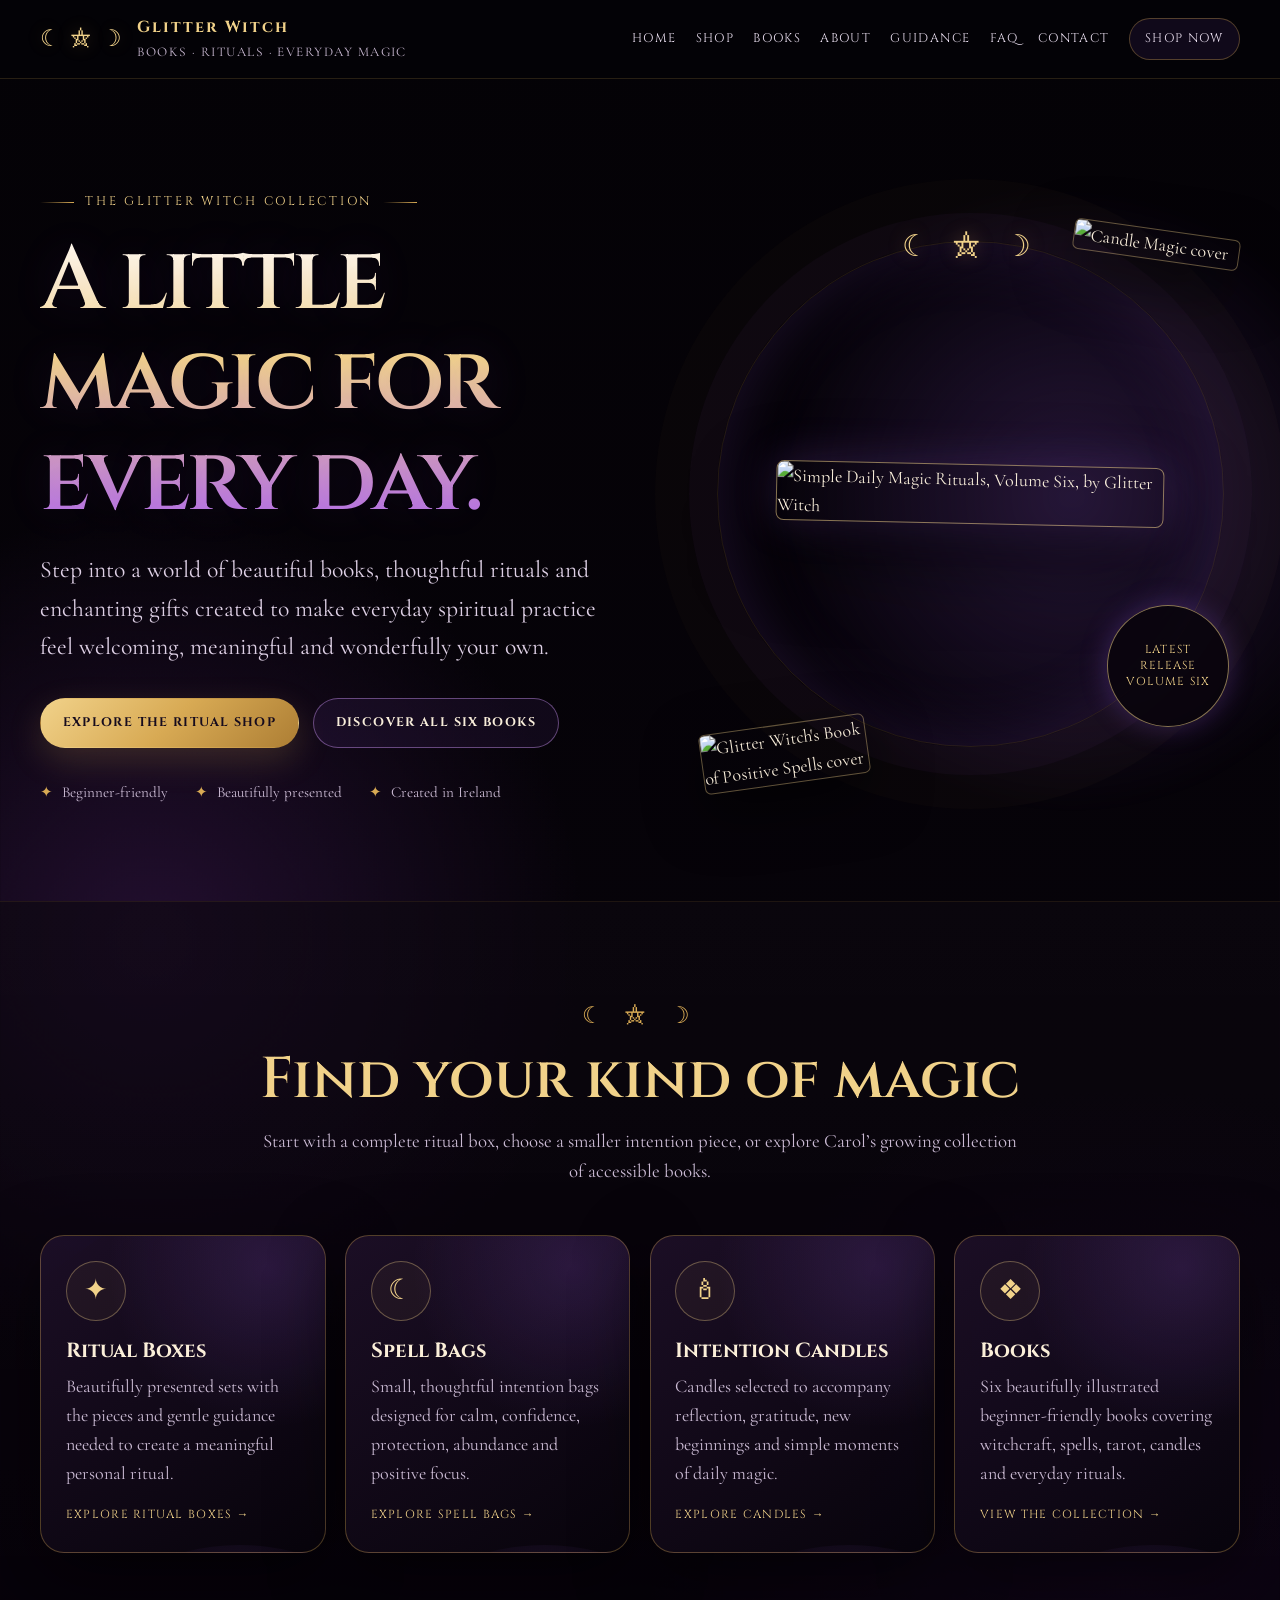
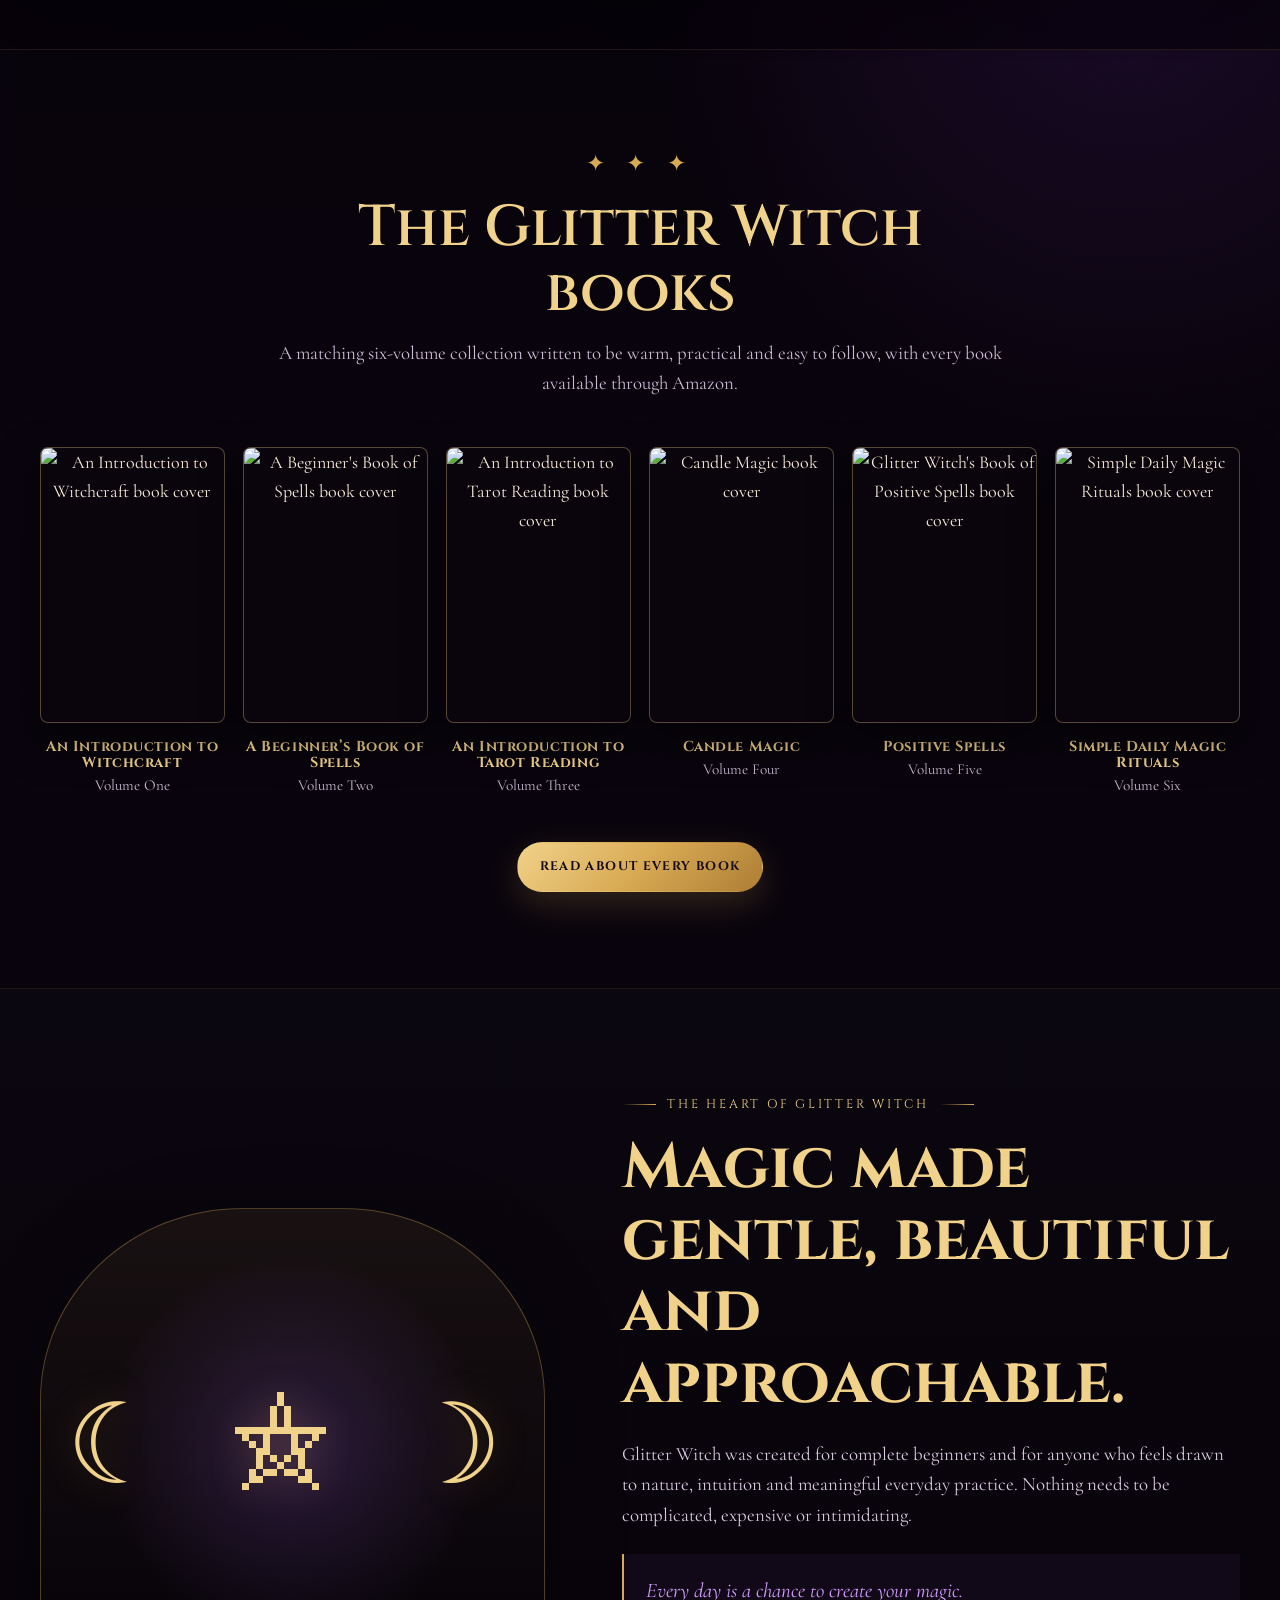
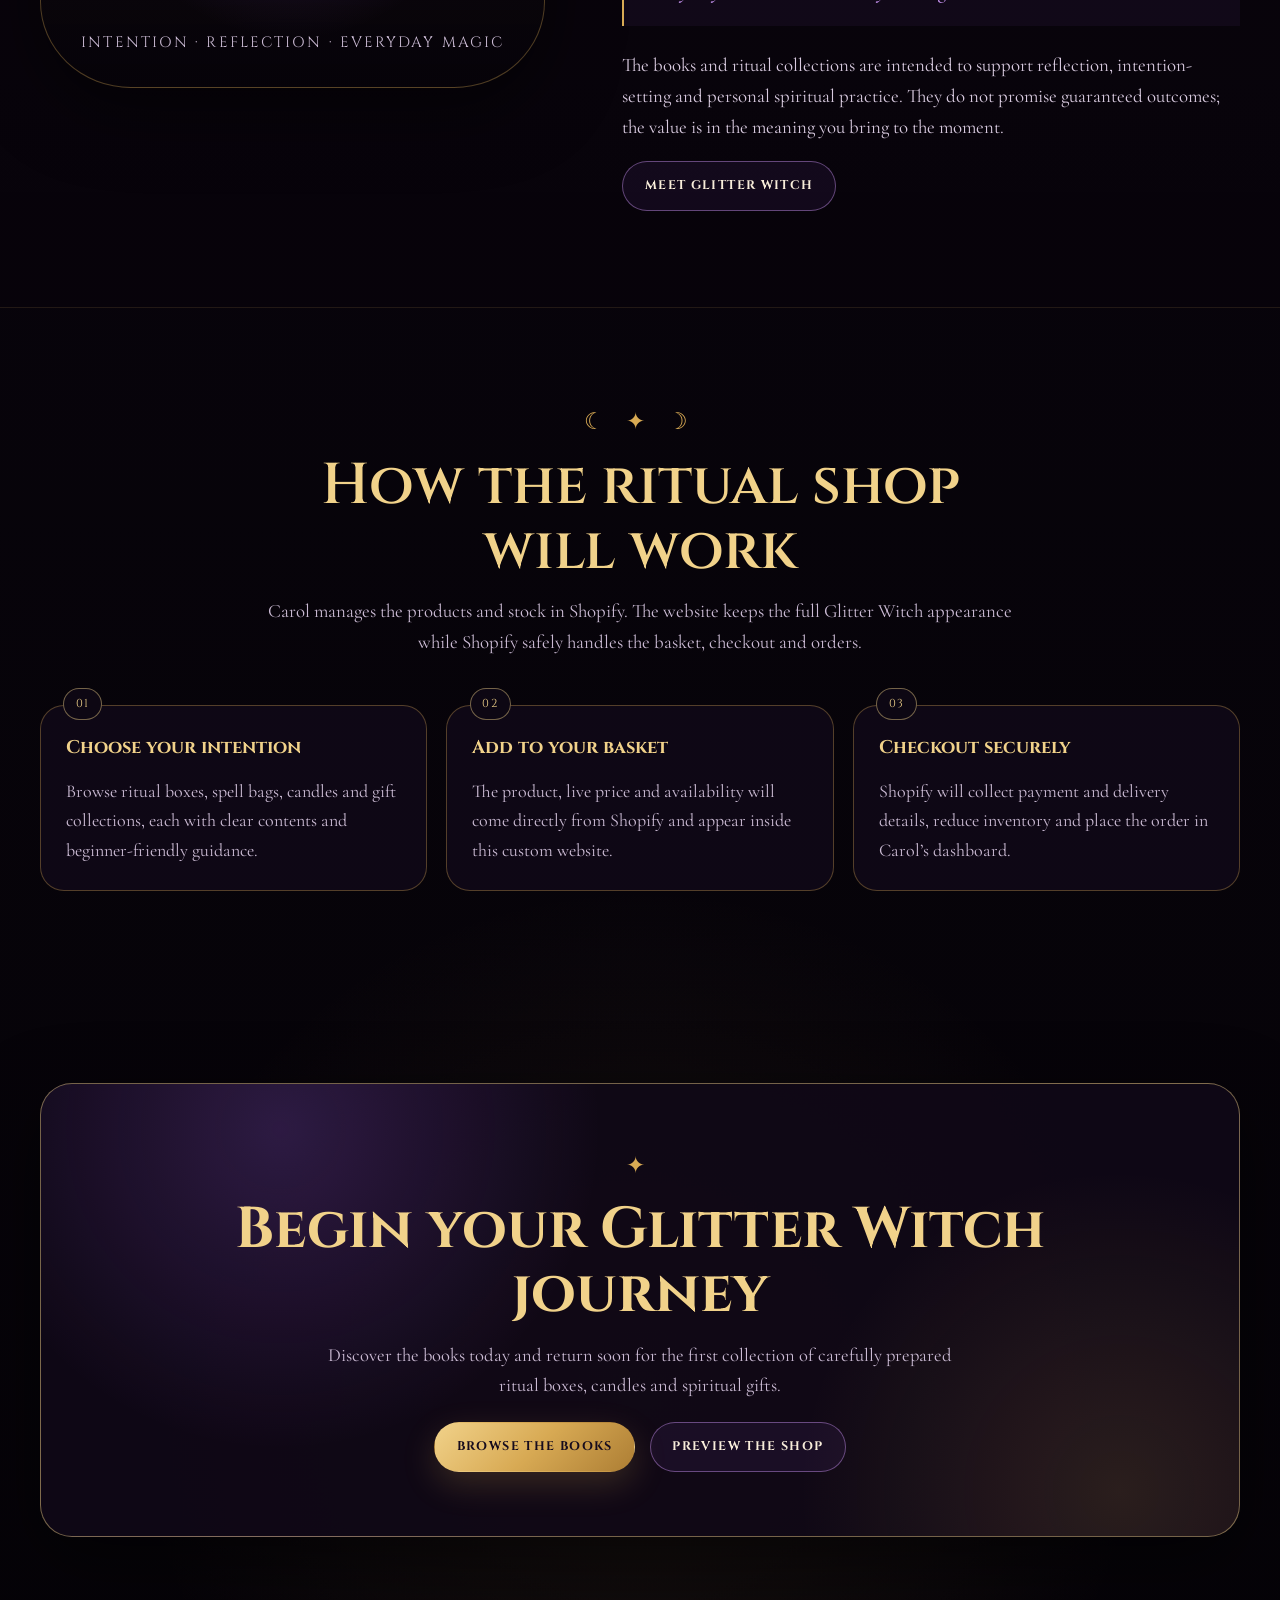
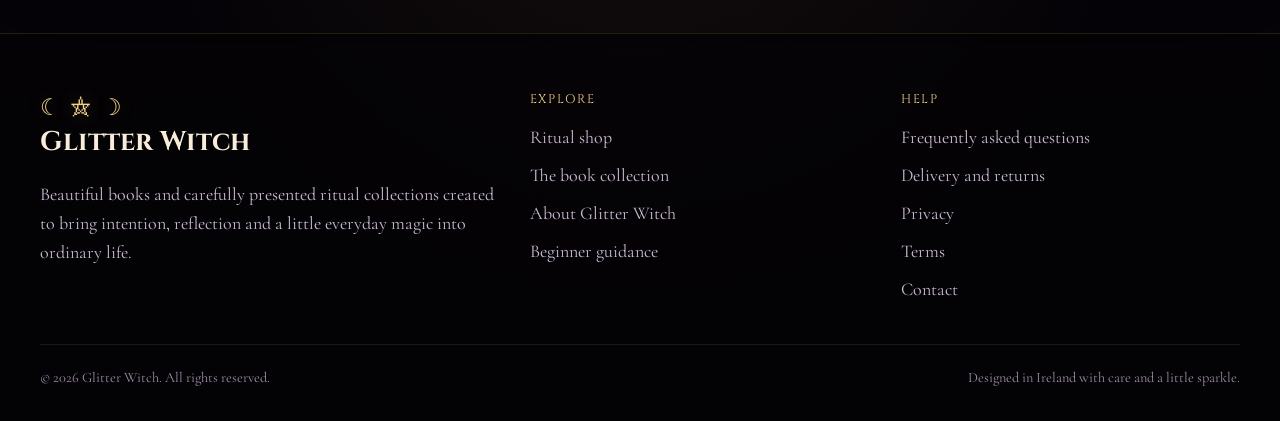
==== index.html @ 3c3cb236 "Add files via upload" ====
<!doctype html>
<html lang="en-IE">
<head>
  <meta charset="utf-8">
  <meta name="viewport" content="width=device-width, initial-scale=1">
  <title>Glitter Witch | Books, Ritual Boxes and Everyday Magic</title>
  <meta name="description" content="Discover the Glitter Witch book collection and a growing shop of ritual boxes, candles, spell bags and spiritual gifts.">
  <meta name="theme-color" content="#09040d">
  <link rel="stylesheet" href="styles.css">
</head>
<body>

<a class="skip-link" href="#main">Skip to content</a>
<header class="site-header">
  <div class="container nav-wrap">
    <a class="brand" href="index.html" aria-current="page" aria-label="Glitter Witch home">
      <span class="brand-symbol" aria-hidden="true">☾ ⛤ ☽</span>
      <span class="brand-copy">
        <strong>Glitter Witch</strong>
        <span>Books · Rituals · Everyday Magic</span>
      </span>
    </a>
    <button class="menu-toggle" type="button" aria-expanded="false" aria-controls="site-navigation" aria-label="Open menu">☰</button>
    <nav class="site-nav" id="site-navigation" aria-label="Main navigation">
      <a href="index.html">Home</a>
      <a href="shop.html">Shop</a>
      <a href="books.html">Books</a>
      <a href="about.html">About</a>
      <a href="guidance.html">Guidance</a>
      <a href="faq.html">FAQ</a>
      <a href="contact.html">Contact</a>
      <a class="nav-shop" href="shop.html">Shop now</a>
    </nav>
  </div>
</header>

<main id="main">

<section class="hero">
  <div class="container hero-grid">
    <div class="hero-copy reveal">
      <div class="eyebrow">The Glitter Witch Collection</div>
      <h1>A little magic for every day.</h1>
      <p class="hero-lead">Step into a world of beautiful books, thoughtful rituals and enchanting gifts created to make everyday spiritual practice feel welcoming, meaningful and wonderfully your own.</p>
      <div class="button-row">
        <a class="btn btn-primary" href="shop.html">Explore the ritual shop</a>
        <a class="btn btn-secondary" href="books.html">Discover all six books</a>
      </div>
      <div class="hero-notes">
        <span>Beginner-friendly</span>
        <span>Beautifully presented</span>
        <span>Created in Ireland</span>
      </div>
    </div>
    <div class="hero-art reveal" aria-label="The Glitter Witch book collection">
      <div class="hero-aura" aria-hidden="true"></div>
      <img class="floating-cover left" src="assets/covers/volume-5-positive-spells.webp" alt="Glitter Witch's Book of Positive Spells cover">
      <img class="main-cover" src="assets/covers/volume-6-daily-magic.webp" alt="Simple Daily Magic Rituals, Volume Six, by Glitter Witch">
      <img class="floating-cover right" src="assets/covers/volume-4-candle-magic.webp" alt="Candle Magic cover">
      <div class="release-badge">Latest release<br>Volume Six</div>
    </div>
  </div>
</section>

<section class="section section-dark">
  <div class="container">
    <div class="section-heading reveal">
      <span class="section-symbol" aria-hidden="true">☾ ⛤ ☽</span>
      <h2>Find your kind of magic</h2>
      <p>Start with a complete ritual box, choose a smaller intention piece, or explore Carol’s growing collection of accessible books.</p>
    </div>
    <div class="category-grid">
      <article class="category-card reveal">
        <div class="card-icon" aria-hidden="true">✦</div>
        <h3>Ritual Boxes</h3>
        <p>Beautifully presented sets with the pieces and gentle guidance needed to create a meaningful personal ritual.</p>
        <a class="card-link" href="shop.html">Explore ritual boxes →</a>
      </article>
      <article class="category-card reveal">
        <div class="card-icon" aria-hidden="true">☾</div>
        <h3>Spell Bags</h3>
        <p>Small, thoughtful intention bags designed for calm, confidence, protection, abundance and positive focus.</p>
        <a class="card-link" href="shop.html">Explore spell bags →</a>
      </article>
      <article class="category-card reveal">
        <div class="card-icon" aria-hidden="true">🕯</div>
        <h3>Intention Candles</h3>
        <p>Candles selected to accompany reflection, gratitude, new beginnings and simple moments of daily magic.</p>
        <a class="card-link" href="shop.html">Explore candles →</a>
      </article>
      <article class="category-card reveal">
        <div class="card-icon" aria-hidden="true">❖</div>
        <h3>Books</h3>
        <p>Six beautifully illustrated beginner-friendly books covering witchcraft, spells, tarot, candles and everyday rituals.</p>
        <a class="card-link" href="books.html">View the collection →</a>
      </article>
    </div>
  </div>
</section>

<section class="section">
  <div class="container">
    <div class="section-heading reveal">
      <span class="section-symbol" aria-hidden="true">✦ ✦ ✦</span>
      <h2>The Glitter Witch books</h2>
      <p>A matching six-volume collection written to be warm, practical and easy to follow, with every book available through Amazon.</p>
    </div>
    <div class="book-grid">
      <article class="book-card reveal">
        <div class="book-cover-wrap"><img src="assets/covers/volume-1-introduction-to-witchcraft.webp" alt="An Introduction to Witchcraft book cover" loading="lazy"></div>
        <h3>An Introduction to Witchcraft</h3><p>Volume One</p>
      </article>
      <article class="book-card reveal">
        <div class="book-cover-wrap"><img src="assets/covers/volume-2-beginners-book-of-spells.webp" alt="A Beginner's Book of Spells book cover" loading="lazy"></div>
        <h3>A Beginner’s Book of Spells</h3><p>Volume Two</p>
      </article>
      <article class="book-card reveal">
        <div class="book-cover-wrap"><img src="assets/covers/volume-3-tarot-reading.webp" alt="An Introduction to Tarot Reading book cover" loading="lazy"></div>
        <h3>An Introduction to Tarot Reading</h3><p>Volume Three</p>
      </article>
      <article class="book-card reveal">
        <div class="book-cover-wrap"><img src="assets/covers/volume-4-candle-magic.webp" alt="Candle Magic book cover" loading="lazy"></div>
        <h3>Candle Magic</h3><p>Volume Four</p>
      </article>
      <article class="book-card reveal">
        <div class="book-cover-wrap"><img src="assets/covers/volume-5-positive-spells.webp" alt="Glitter Witch's Book of Positive Spells book cover" loading="lazy"></div>
        <h3>Positive Spells</h3><p>Volume Five</p>
      </article>
      <article class="book-card reveal">
        <div class="book-cover-wrap"><img src="assets/covers/volume-6-daily-magic.webp" alt="Simple Daily Magic Rituals book cover" loading="lazy"></div>
        <h3>Simple Daily Magic Rituals</h3><p>Volume Six</p>
      </article>
    </div>
    <div class="button-row" style="justify-content:center; margin-top:2rem">
      <a class="btn btn-primary" href="books.html">Read about every book</a>
    </div>
  </div>
</section>

<section class="section section-dark">
  <div class="container story-grid">
    <div class="story-emblem reveal" aria-hidden="true">
      <div class="moon">☾ ⛤ ☽</div>
      <small>Intention · Reflection · Everyday Magic</small>
    </div>
    <div class="prose reveal">
      <div class="eyebrow">The heart of Glitter Witch</div>
      <h2>Magic made gentle, beautiful and approachable.</h2>
      <p>Glitter Witch was created for complete beginners and for anyone who feels drawn to nature, intuition and meaningful everyday practice. Nothing needs to be complicated, expensive or intimidating.</p>
      <blockquote class="quote">Every day is a chance to create your magic.</blockquote>
      <p>The books and ritual collections are intended to support reflection, intention-setting and personal spiritual practice. They do not promise guaranteed outcomes; the value is in the meaning you bring to the moment.</p>
      <a class="btn btn-secondary" href="about.html">Meet Glitter Witch</a>
    </div>
  </div>
</section>

<section class="section">
  <div class="container">
    <div class="section-heading reveal">
      <span class="section-symbol" aria-hidden="true">☾ ✦ ☽</span>
      <h2>How the ritual shop will work</h2>
      <p>Carol manages the products and stock in Shopify. The website keeps the full Glitter Witch appearance while Shopify safely handles the basket, checkout and orders.</p>
    </div>
    <div class="steps">
      <article class="step reveal"><h3>Choose your intention</h3><p>Browse ritual boxes, spell bags, candles and gift collections, each with clear contents and beginner-friendly guidance.</p></article>
      <article class="step reveal"><h3>Add to your basket</h3><p>The product, live price and availability will come directly from Shopify and appear inside this custom website.</p></article>
      <article class="step reveal"><h3>Checkout securely</h3><p>Shopify will collect payment and delivery details, reduce inventory and place the order in Carol’s dashboard.</p></article>
    </div>
  </div>
</section>

<section class="section">
  <div class="container">
    <div class="cta-panel reveal">
      <span class="section-symbol" aria-hidden="true">✦</span>
      <h2>Begin your Glitter Witch journey</h2>
      <p>Discover the books today and return soon for the first collection of carefully prepared ritual boxes, candles and spiritual gifts.</p>
      <div class="button-row" style="justify-content:center">
        <a class="btn btn-primary" href="books.html">Browse the books</a>
        <a class="btn btn-secondary" href="shop.html">Preview the shop</a>
      </div>
    </div>
  </div>
</section>

</main>

<footer class="site-footer">
  <div class="container">
    <div class="footer-grid">
      <div class="footer-brand">
        <div class="brand-symbol" aria-hidden="true">☾ ⛤ ☽</div>
        <h2>Glitter Witch</h2>
        <p>Beautiful books and carefully presented ritual collections created to bring intention, reflection and a little everyday magic into ordinary life.</p>
      </div>
      <div>
        <div class="footer-title">Explore</div>
        <div class="footer-links">
          <a href="shop.html">Ritual shop</a>
          <a href="books.html">The book collection</a>
          <a href="about.html">About Glitter Witch</a>
          <a href="guidance.html">Beginner guidance</a>
        </div>
      </div>
      <div>
        <div class="footer-title">Help</div>
        <div class="footer-links">
          <a href="faq.html">Frequently asked questions</a>
          <a href="policies.html#delivery">Delivery and returns</a>
          <a href="policies.html#privacy">Privacy</a>
          <a href="policies.html#terms">Terms</a>
          <a href="contact.html">Contact</a>
        </div>
      </div>
    </div>
    <div class="footer-bottom">
      <span>© <span data-year></span> Glitter Witch. All rights reserved.</span>
      <span>Designed in Ireland with care and a little sparkle.</span>
    </div>
  </div>
</footer>
<script src="script.js"></script>

</body>
</html>
---- styles.css ----
@import url('https://fonts.googleapis.com/css2?family=Cinzel:wght@500;600;700&family=Cormorant+Garamond:ital,wght@0,400;0,500;0,600;1,500&display=swap');

:root {
  --ink: #050307;
  --ink-soft: #0d0713;
  --panel: rgba(19, 10, 27, 0.82);
  --panel-solid: #140b1d;
  --purple: #9b5de5;
  --purple-light: #d39cff;
  --purple-deep: #53277c;
  --gold: #d8aa54;
  --gold-light: #f1d28a;
  --cream: #f8edda;
  --muted: #cbbbd4;
  --line: rgba(216, 170, 84, 0.34);
  --shadow: 0 22px 70px rgba(0, 0, 0, 0.52);
  --radius: 24px;
  --max: 1200px;
}

* { box-sizing: border-box; }

html {
  scroll-behavior: smooth;
  background: var(--ink);
}

body {
  margin: 0;
  min-height: 100vh;
  color: var(--cream);
  background:
    radial-gradient(circle at 12% 18%, rgba(113, 48, 154, 0.26), transparent 27rem),
    radial-gradient(circle at 88% 30%, rgba(92, 35, 139, 0.22), transparent 30rem),
    radial-gradient(circle at 50% 88%, rgba(216, 170, 84, 0.08), transparent 32rem),
    linear-gradient(180deg, #040206 0%, #09040d 42%, #050307 100%);
  font-family: "Cormorant Garamond", Georgia, serif;
  font-size: 18px;
  line-height: 1.62;
  overflow-x: hidden;
}

body::before {
  content: "";
  position: fixed;
  inset: 0;
  pointer-events: none;
  opacity: 0.58;
  z-index: -1;
  background-image:
    radial-gradient(circle, rgba(255,255,255,.85) 0 1px, transparent 1.4px),
    radial-gradient(circle, rgba(214,164,255,.68) 0 1px, transparent 1.5px),
    radial-gradient(circle, rgba(241,210,138,.7) 0 1px, transparent 1.5px);
  background-size: 47px 47px, 73px 73px, 113px 113px;
  background-position: 8px 11px, 31px 14px, 22px 41px;
}

img {
  max-width: 100%;
  display: block;
}

a { color: inherit; }

button, input, textarea { font: inherit; }

::selection {
  background: var(--purple);
  color: white;
}

.skip-link {
  position: absolute;
  left: -9999px;
  top: 0;
  z-index: 9999;
  background: var(--gold-light);
  color: var(--ink);
  padding: .75rem 1rem;
}
.skip-link:focus { left: 1rem; top: 1rem; }

.container {
  width: min(calc(100% - 2rem), var(--max));
  margin-inline: auto;
}

.site-header {
  position: sticky;
  top: 0;
  z-index: 100;
  border-bottom: 1px solid rgba(216,170,84,.17);
  background: rgba(5, 3, 7, .76);
  backdrop-filter: blur(18px);
}

.nav-wrap {
  min-height: 78px;
  display: flex;
  align-items: center;
  justify-content: space-between;
  gap: 1rem;
}

.brand {
  display: inline-flex;
  align-items: center;
  gap: .82rem;
  text-decoration: none;
}

.brand-symbol {
  min-width: 84px;
  color: var(--gold-light);
  font-size: 1.42rem;
  letter-spacing: .08em;
  text-shadow: 0 0 18px rgba(216,170,84,.28);
}

.brand-copy strong {
  display: block;
  font-family: "Cinzel", serif;
  letter-spacing: .12em;
  font-size: 1rem;
  color: var(--gold-light);
}

.brand-copy span {
  display: block;
  margin-top: .05rem;
  color: var(--muted);
  font-size: .83rem;
  letter-spacing: .11em;
  text-transform: uppercase;
}

.site-nav {
  display: flex;
  align-items: center;
  gap: 1.2rem;
}

.site-nav a {
  position: relative;
  color: #eadff0;
  text-decoration: none;
  font-family: "Cinzel", serif;
  font-size: .78rem;
  letter-spacing: .11em;
  text-transform: uppercase;
}

.site-nav a::after {
  content: "";
  position: absolute;
  left: 0;
  right: 100%;
  bottom: -.48rem;
  height: 1px;
  background: linear-gradient(90deg, var(--gold), var(--purple-light));
  transition: right .25s ease;
}

.site-nav a:hover::after,
.site-nav a[aria-current="page"]::after { right: 0; }

.nav-shop {
  padding: .62rem .95rem;
  border: 1px solid var(--line);
  border-radius: 999px;
  background: rgba(155, 93, 229, .09);
}

.menu-toggle {
  display: none;
  width: 46px;
  height: 42px;
  border: 1px solid var(--line);
  border-radius: 12px;
  background: rgba(255,255,255,.03);
  color: var(--gold-light);
  cursor: pointer;
}

.hero {
  position: relative;
  min-height: calc(100vh - 78px);
  display: grid;
  align-items: center;
  padding: 5.5rem 0 5rem;
  isolation: isolate;
}

.hero::after {
  content: "";
  position: absolute;
  z-index: -1;
  inset: 10% -10% auto auto;
  width: 42rem;
  height: 42rem;
  border-radius: 50%;
  background: radial-gradient(circle, rgba(155,93,229,.22), transparent 66%);
  filter: blur(8px);
}

.hero-grid {
  display: grid;
  grid-template-columns: 1.04fr .96fr;
  gap: clamp(2.5rem, 6vw, 6rem);
  align-items: center;
}

.eyebrow {
  display: inline-flex;
  align-items: center;
  gap: .7rem;
  margin-bottom: 1.15rem;
  color: var(--gold-light);
  font-family: "Cinzel", serif;
  font-size: .78rem;
  letter-spacing: .22em;
  text-transform: uppercase;
}

.eyebrow::before,
.eyebrow::after {
  content: "";
  width: 34px;
  height: 1px;
  background: linear-gradient(90deg, transparent, var(--gold));
}

h1, h2, h3 {
  font-family: "Cinzel", serif;
  line-height: 1.12;
  margin-top: 0;
}

.hero h1 {
  max-width: 760px;
  margin-bottom: 1.2rem;
  font-size: clamp(3rem, 7vw, 6.4rem);
  font-weight: 600;
  letter-spacing: -.04em;
  background: linear-gradient(180deg, #fff8ea 5%, var(--gold-light) 42%, #b978dd 92%);
  -webkit-background-clip: text;
  background-clip: text;
  color: transparent;
  text-shadow: 0 0 48px rgba(155,93,229,.14);
}

.hero-lead {
  max-width: 680px;
  margin: 0 0 2rem;
  color: #ded0e5;
  font-size: clamp(1.2rem, 2vw, 1.48rem);
}

.button-row {
  display: flex;
  flex-wrap: wrap;
  gap: .9rem;
}

.btn {
  display: inline-flex;
  align-items: center;
  justify-content: center;
  min-height: 50px;
  padding: .82rem 1.35rem;
  border: 1px solid transparent;
  border-radius: 999px;
  text-decoration: none;
  font-family: "Cinzel", serif;
  font-size: .78rem;
  font-weight: 700;
  letter-spacing: .11em;
  text-transform: uppercase;
  transition: transform .22s ease, box-shadow .22s ease, background .22s ease;
}

.btn:hover {
  transform: translateY(-2px);
}

.btn-primary {
  color: #160b1d;
  background: linear-gradient(135deg, var(--gold-light), var(--gold) 50%, #ad7e34);
  box-shadow: 0 12px 34px rgba(216,170,84,.2);
}

.btn-primary:hover {
  box-shadow: 0 18px 42px rgba(216,170,84,.3);
}

.btn-secondary {
  color: var(--cream);
  border-color: rgba(211,156,255,.42);
  background: rgba(155,93,229,.08);
}

.btn-small {
  min-height: 42px;
  padding: .65rem 1rem;
  font-size: .7rem;
}

.hero-notes {
  display: flex;
  flex-wrap: wrap;
  gap: 1rem 1.7rem;
  margin-top: 2rem;
  color: var(--muted);
  font-size: .95rem;
}

.hero-notes span::before {
  content: "✦";
  margin-right: .55rem;
  color: var(--gold);
}

.hero-art {
  position: relative;
  min-height: 630px;
  display: grid;
  place-items: center;
}

.hero-aura {
  position: absolute;
  width: min(94%, 610px);
  aspect-ratio: 1;
  border: 1px solid rgba(216,170,84,.14);
  border-radius: 50%;
  box-shadow:
    0 0 0 28px rgba(155,93,229,.035),
    0 0 0 62px rgba(216,170,84,.025),
    inset 0 0 70px rgba(155,93,229,.16);
}

.hero-aura::before {
  content: "☾  ⛤  ☽";
  position: absolute;
  top: -1.2rem;
  left: 50%;
  transform: translateX(-50%);
  color: var(--gold-light);
  font-size: 1.9rem;
  letter-spacing: .25em;
  text-shadow: 0 0 18px rgba(216,170,84,.34);
  white-space: nowrap;
}

.main-cover {
  position: relative;
  z-index: 2;
  width: min(72%, 390px);
  border: 1px solid rgba(241,210,138,.55);
  border-radius: 8px;
  box-shadow:
    0 32px 80px rgba(0,0,0,.64),
    0 0 44px rgba(155,93,229,.24);
  transform: rotate(1.2deg);
}

.floating-cover {
  position: absolute;
  z-index: 1;
  width: min(31%, 170px);
  border: 1px solid rgba(241,210,138,.38);
  border-radius: 6px;
  box-shadow: 0 20px 55px rgba(0,0,0,.62);
}

.floating-cover.left {
  left: 0;
  bottom: 4%;
  transform: rotate(-8deg);
}

.floating-cover.right {
  right: 0;
  top: 8%;
  transform: rotate(8deg);
}

.release-badge {
  position: absolute;
  z-index: 3;
  right: 2%;
  bottom: 13%;
  width: 122px;
  aspect-ratio: 1;
  display: grid;
  place-items: center;
  padding: 1rem;
  border: 1px solid rgba(241,210,138,.55);
  border-radius: 50%;
  color: var(--gold-light);
  background: rgba(10,5,14,.92);
  box-shadow: 0 0 28px rgba(155,93,229,.28);
  font-family: "Cinzel", serif;
  font-size: .72rem;
  line-height: 1.4;
  text-align: center;
  text-transform: uppercase;
  letter-spacing: .11em;
}

.section {
  position: relative;
  padding: 6rem 0;
}

.section-dark {
  border-block: 1px solid rgba(216,170,84,.11);
  background:
    linear-gradient(180deg, rgba(255,255,255,.015), transparent),
    rgba(7,3,10,.62);
}

.section-heading {
  max-width: 760px;
  margin: 0 auto 3rem;
  text-align: center;
}

.section-symbol {
  display: block;
  margin-bottom: .8rem;
  color: var(--gold);
  font-size: 1.45rem;
  letter-spacing: .35em;
}

.section-heading h2 {
  margin-bottom: .8rem;
  color: var(--gold-light);
  font-size: clamp(2rem, 5vw, 3.6rem);
  font-weight: 600;
}

.section-heading p {
  margin: 0;
  color: var(--muted);
  font-size: 1.18rem;
}

.category-grid,
.product-grid {
  display: grid;
  grid-template-columns: repeat(4, minmax(0, 1fr));
  gap: 1.2rem;
}

.category-card,
.product-card,
.info-card {
  position: relative;
  overflow: hidden;
  min-height: 260px;
  padding: 1.55rem;
  border: 1px solid var(--line);
  border-radius: var(--radius);
  background:
    radial-gradient(circle at 80% 10%, rgba(155,93,229,.17), transparent 10rem),
    linear-gradient(145deg, rgba(31,16,42,.88), rgba(8,4,12,.9));
  box-shadow: var(--shadow);
  transition: transform .25s ease, border-color .25s ease;
}

.category-card:hover,
.product-card:hover,
.info-card:hover {
  transform: translateY(-6px);
  border-color: rgba(241,210,138,.58);
}

.category-card::after,
.product-card::after {
  content: "";
  position: absolute;
  inset: auto -20% -55% 20%;
  height: 180px;
  border-radius: 50%;
  background: radial-gradient(circle, rgba(155,93,229,.22), transparent 70%);
  pointer-events: none;
}

.card-icon {
  width: 60px;
  height: 60px;
  display: grid;
  place-items: center;
  margin-bottom: 1.2rem;
  border: 1px solid rgba(241,210,138,.35);
  border-radius: 50%;
  color: var(--gold-light);
  background: rgba(216,170,84,.05);
  font-size: 1.75rem;
}

.category-card h3,
.product-card h3,
.info-card h3 {
  margin-bottom: .55rem;
  color: #fbefd9;
  font-size: 1.28rem;
}

.category-card p,
.product-card p,
.info-card p {
  margin: 0;
  color: var(--muted);
}

.card-link {
  display: inline-block;
  margin-top: 1.1rem;
  color: var(--gold-light);
  font-family: "Cinzel", serif;
  font-size: .73rem;
  letter-spacing: .11em;
  text-transform: uppercase;
  text-decoration: none;
}

.book-grid {
  display: grid;
  grid-template-columns: repeat(6, minmax(0, 1fr));
  gap: 1.15rem;
  align-items: start;
}

.book-card {
  position: relative;
  text-align: center;
}

.book-cover-wrap {
  position: relative;
  overflow: hidden;
  border: 1px solid rgba(241,210,138,.33);
  border-radius: 8px;
  background: #0a050d;
  box-shadow: 0 18px 40px rgba(0,0,0,.52);
}

.book-cover-wrap::after {
  content: "";
  position: absolute;
  inset: 0;
  background: linear-gradient(115deg, transparent 30%, rgba(255,255,255,.12) 46%, transparent 62%);
  transform: translateX(-140%);
  transition: transform .7s ease;
}

.book-card:hover .book-cover-wrap::after {
  transform: translateX(140%);
}

.book-card img {
  width: 100%;
  aspect-ratio: 2 / 3;
  object-fit: cover;
  transition: transform .35s ease;
}

.book-card:hover img { transform: scale(1.025); }

.book-card h3 {
  margin: 1rem 0 .25rem;
  color: var(--gold-light);
  font-size: .9rem;
  letter-spacing: .04em;
}

.book-card p {
  margin: 0 0 .85rem;
  color: var(--muted);
  font-size: .95rem;
  line-height: 1.4;
}

.story-grid,
.split-grid {
  display: grid;
  grid-template-columns: .9fr 1.1fr;
  gap: clamp(2rem, 6vw, 5rem);
  align-items: center;
}

.story-emblem {
  position: relative;
  min-height: 480px;
  display: grid;
  place-items: center;
  border: 1px solid var(--line);
  border-radius: 40% 40% 18% 18%;
  background:
    radial-gradient(circle at center, rgba(155,93,229,.22), transparent 55%),
    linear-gradient(180deg, rgba(216,170,84,.07), rgba(6,3,9,.86));
  box-shadow: var(--shadow);
}

.story-emblem .moon {
  color: var(--gold-light);
  font-size: clamp(3.5rem, 9vw, 7rem);
  letter-spacing: .16em;
  text-shadow: 0 0 38px rgba(216,170,84,.28);
}

.story-emblem small {
  position: absolute;
  bottom: 2rem;
  color: var(--muted);
  font-family: "Cinzel", serif;
  letter-spacing: .14em;
  text-transform: uppercase;
}

.prose h2 {
  margin-bottom: 1rem;
  color: var(--gold-light);
  font-size: clamp(2.2rem, 5vw, 4rem);
}

.prose p {
  color: #d9cbe0;
  font-size: 1.18rem;
}

.quote {
  margin: 1.5rem 0;
  padding: 1.2rem 1.35rem;
  border-left: 2px solid var(--gold);
  color: var(--purple-light);
  background: rgba(155,93,229,.06);
  font-size: 1.3rem;
  font-style: italic;
}

.steps {
  counter-reset: steps;
  display: grid;
  grid-template-columns: repeat(3, 1fr);
  gap: 1.2rem;
}

.step {
  position: relative;
  padding: 2rem 1.55rem 1.55rem;
  border: 1px solid var(--line);
  border-radius: var(--radius);
  background: rgba(19,10,27,.72);
}

.step::before {
  counter-increment: steps;
  content: "0" counter(steps);
  position: absolute;
  top: -18px;
  left: 1.4rem;
  padding: .35rem .72rem;
  border: 1px solid rgba(241,210,138,.45);
  border-radius: 999px;
  color: var(--gold-light);
  background: var(--ink-soft);
  font-family: "Cinzel", serif;
  font-size: .72rem;
  letter-spacing: .12em;
}

.step h3 {
  color: var(--gold-light);
  font-size: 1.15rem;
}

.step p {
  margin-bottom: 0;
  color: var(--muted);
}

.cta-panel {
  position: relative;
  overflow: hidden;
  padding: clamp(2rem, 5vw, 4rem);
  border: 1px solid rgba(241,210,138,.45);
  border-radius: 32px;
  text-align: center;
  background:
    radial-gradient(circle at 20% 10%, rgba(155,93,229,.22), transparent 20rem),
    radial-gradient(circle at 90% 90%, rgba(216,170,84,.14), transparent 20rem),
    rgba(16,8,23,.88);
  box-shadow: var(--shadow);
}

.cta-panel h2 {
  margin-bottom: .8rem;
  color: var(--gold-light);
  font-size: clamp(2rem, 5vw, 3.6rem);
}

.cta-panel p {
  max-width: 650px;
  margin: 0 auto 1.4rem;
  color: var(--muted);
  font-size: 1.16rem;
}

.page-hero {
  padding: 5.5rem 0 3.5rem;
  text-align: center;
}

.page-hero h1 {
  margin-bottom: .85rem;
  color: var(--gold-light);
  font-size: clamp(2.8rem, 7vw, 5.4rem);
}

.page-hero p {
  max-width: 760px;
  margin: 0 auto;
  color: var(--muted);
  font-size: 1.25rem;
}

.book-list {
  display: grid;
  gap: 2rem;
}

.book-feature {
  display: grid;
  grid-template-columns: 260px 1fr;
  gap: 2rem;
  padding: 1.4rem;
  border: 1px solid var(--line);
  border-radius: var(--radius);
  background: rgba(18,9,25,.78);
  box-shadow: var(--shadow);
}

.book-feature img {
  width: 100%;
  border: 1px solid rgba(241,210,138,.35);
  border-radius: 7px;
}

.book-feature h2 {
  margin-bottom: .4rem;
  color: var(--gold-light);
  font-size: 1.8rem;
}

.book-feature .volume {
  color: var(--purple-light);
  font-family: "Cinzel", serif;
  font-size: .76rem;
  letter-spacing: .15em;
  text-transform: uppercase;
}

.book-feature p { color: var(--muted); }

.badge {
  display: inline-block;
  margin-bottom: .8rem;
  padding: .32rem .65rem;
  border: 1px solid var(--line);
  border-radius: 999px;
  color: var(--gold-light);
  font-family: "Cinzel", serif;
  font-size: .68rem;
  letter-spacing: .1em;
  text-transform: uppercase;
}

.product-grid {
  grid-template-columns: repeat(3, minmax(0, 1fr));
}

.product-card {
  min-height: 310px;
}

.product-card .status {
  display: inline-block;
  margin-top: 1.2rem;
  padding: .35rem .68rem;
  border: 1px solid rgba(211,156,255,.3);
  border-radius: 999px;
  color: var(--purple-light);
  font-family: "Cinzel", serif;
  font-size: .67rem;
  letter-spacing: .1em;
  text-transform: uppercase;
}

.shopify-zone {
  margin-top: 3rem;
  padding: 2.25rem;
  border: 1px dashed rgba(241,210,138,.4);
  border-radius: var(--radius);
  text-align: center;
  background: rgba(14,7,20,.68);
}

.shopify-zone strong {
  display: block;
  margin-bottom: .4rem;
  color: var(--gold-light);
  font-family: "Cinzel", serif;
}

.shopify-zone p {
  margin: 0;
  color: var(--muted);
}

.faq-list {
  max-width: 900px;
  margin-inline: auto;
}

details {
  margin-bottom: .9rem;
  border: 1px solid var(--line);
  border-radius: 16px;
  background: rgba(18,9,25,.72);
}

summary {
  cursor: pointer;
  padding: 1.15rem 1.3rem;
  color: var(--gold-light);
  font-family: "Cinzel", serif;
  font-size: .95rem;
  list-style: none;
}

summary::-webkit-details-marker { display: none; }

summary::after {
  content: "+";
  float: right;
  color: var(--purple-light);
}

details[open] summary::after { content: "−"; }

details p {
  margin: 0;
  padding: 0 1.3rem 1.25rem;
  color: var(--muted);
}

.notice {
  padding: 1rem 1.2rem;
  border: 1px solid rgba(241,210,138,.35);
  border-radius: 14px;
  color: #e8d9ed;
  background: rgba(216,170,84,.06);
}

.contact-card {
  max-width: 760px;
  margin-inline: auto;
  padding: clamp(1.5rem, 5vw, 3rem);
  border: 1px solid var(--line);
  border-radius: var(--radius);
  background: rgba(18,9,25,.78);
  box-shadow: var(--shadow);
  text-align: center;
}

.contact-card h2 { color: var(--gold-light); }
.contact-card p { color: var(--muted); }

.site-footer {
  padding: 3.5rem 0 2rem;
  border-top: 1px solid rgba(216,170,84,.16);
  background: rgba(3,2,5,.72);
}

.footer-grid {
  display: grid;
  grid-template-columns: 1.35fr 1fr 1fr;
  gap: 2rem;
}

.footer-brand p {
  max-width: 480px;
  color: var(--muted);
}

.footer-title {
  margin-bottom: .8rem;
  color: var(--gold-light);
  font-family: "Cinzel", serif;
  font-size: .78rem;
  letter-spacing: .13em;
  text-transform: uppercase;
}

.footer-links {
  display: grid;
  gap: .55rem;
}

.footer-links a {
  color: var(--muted);
  text-decoration: none;
}

.footer-links a:hover { color: var(--gold-light); }

.footer-bottom {
  display: flex;
  justify-content: space-between;
  gap: 1rem;
  margin-top: 2.5rem;
  padding-top: 1.3rem;
  border-top: 1px solid rgba(216,170,84,.12);
  color: #9f8ca9;
  font-size: .9rem;
}

.reveal {
  opacity: 0;
  transform: translateY(22px);
  transition: opacity .7s ease, transform .7s ease;
}

.reveal.visible {
  opacity: 1;
  transform: translateY(0);
}

@media (max-width: 1040px) {
  .book-grid { grid-template-columns: repeat(3, 1fr); }
  .category-grid { grid-template-columns: repeat(2, 1fr); }
  .product-grid { grid-template-columns: repeat(2, 1fr); }
  .hero-art { min-height: 560px; }
}

@media (max-width: 820px) {
  .menu-toggle { display: inline-grid; place-items: center; }
  .site-nav {
    position: absolute;
    left: 1rem;
    right: 1rem;
    top: calc(100% + .5rem);
    display: none;
    flex-direction: column;
    align-items: stretch;
    padding: 1rem;
    border: 1px solid var(--line);
    border-radius: 18px;
    background: rgba(8,4,12,.97);
    box-shadow: var(--shadow);
  }
  .site-nav.open { display: flex; }
  .site-nav a { padding: .7rem .6rem; }
  .hero { padding-top: 3.5rem; }
  .hero-grid,
  .story-grid,
  .split-grid {
    grid-template-columns: 1fr;
  }
  .hero-copy { text-align: center; }
  .hero-lead { margin-inline: auto; }
  .button-row,
  .hero-notes { justify-content: center; }
  .hero-art { min-height: 580px; }
  .steps { grid-template-columns: 1fr; gap: 2rem; }
  .book-feature { grid-template-columns: 190px 1fr; }
  .footer-grid { grid-template-columns: 1fr 1fr; }
  .footer-brand { grid-column: 1 / -1; }
}

@media (max-width: 580px) {
  body { font-size: 17px; }
  .brand-copy span { display: none; }
  .brand-symbol { min-width: auto; font-size: 1.15rem; }
  .hero h1 { font-size: clamp(2.75rem, 15vw, 4.2rem); }
  .hero-art { min-height: 480px; }
  .main-cover { width: 68%; }
  .floating-cover { width: 29%; }
  .release-badge { width: 94px; font-size: .58rem; }
  .category-grid,
  .product-grid,
  .book-grid { grid-template-columns: 1fr 1fr; }
  .category-card { min-height: 230px; }
  .book-feature { grid-template-columns: 1fr; }
  .book-feature img { max-width: 280px; margin-inline: auto; }
  .footer-grid { grid-template-columns: 1fr; }
  .footer-brand { grid-column: auto; }
  .footer-bottom { flex-direction: column; }
}

@media (max-width: 390px) {
  .category-grid,
  .product-grid,
  .book-grid { grid-template-columns: 1fr; }
}

@media (prefers-reduced-motion: reduce) {
  html { scroll-behavior: auto; }
  *, *::before, *::after {
    animation-duration: .01ms !important;
    transition-duration: .01ms !important;
  }
  .reveal {
    opacity: 1;
    transform: none;
  }
}
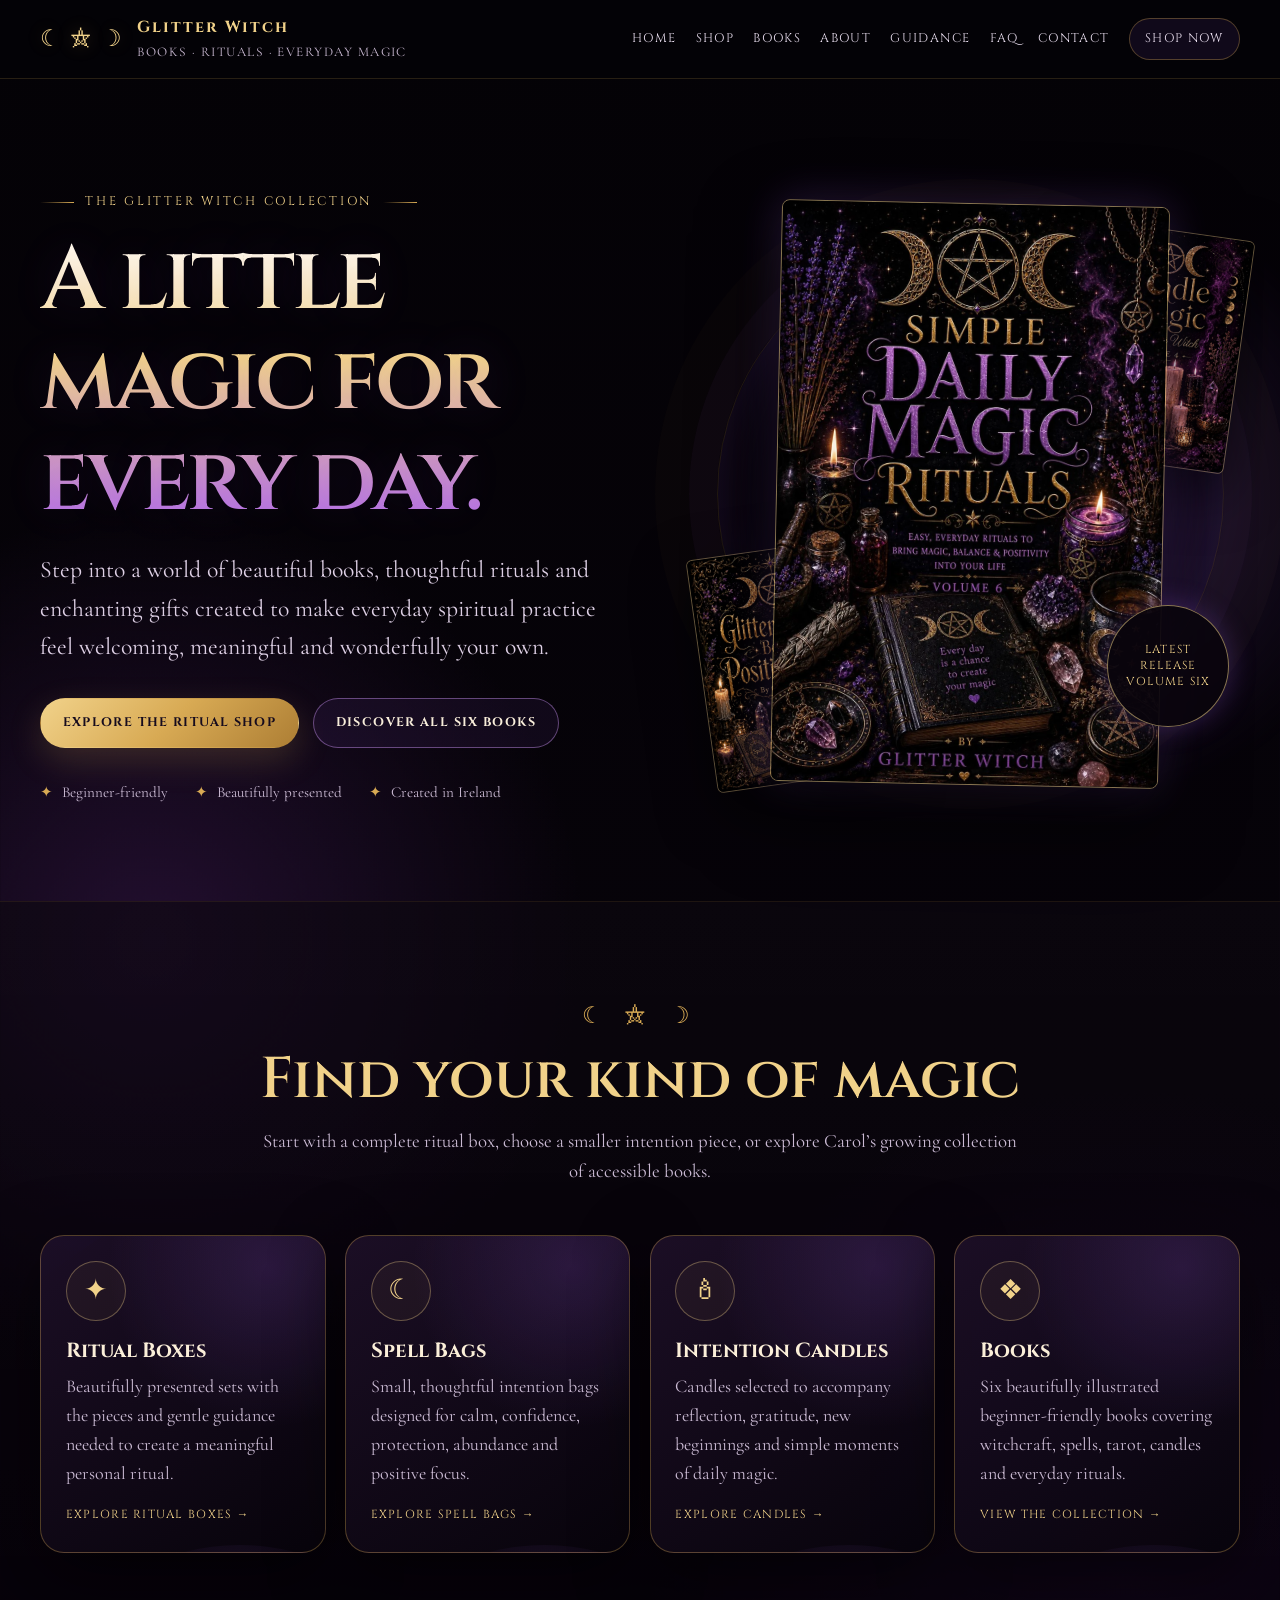
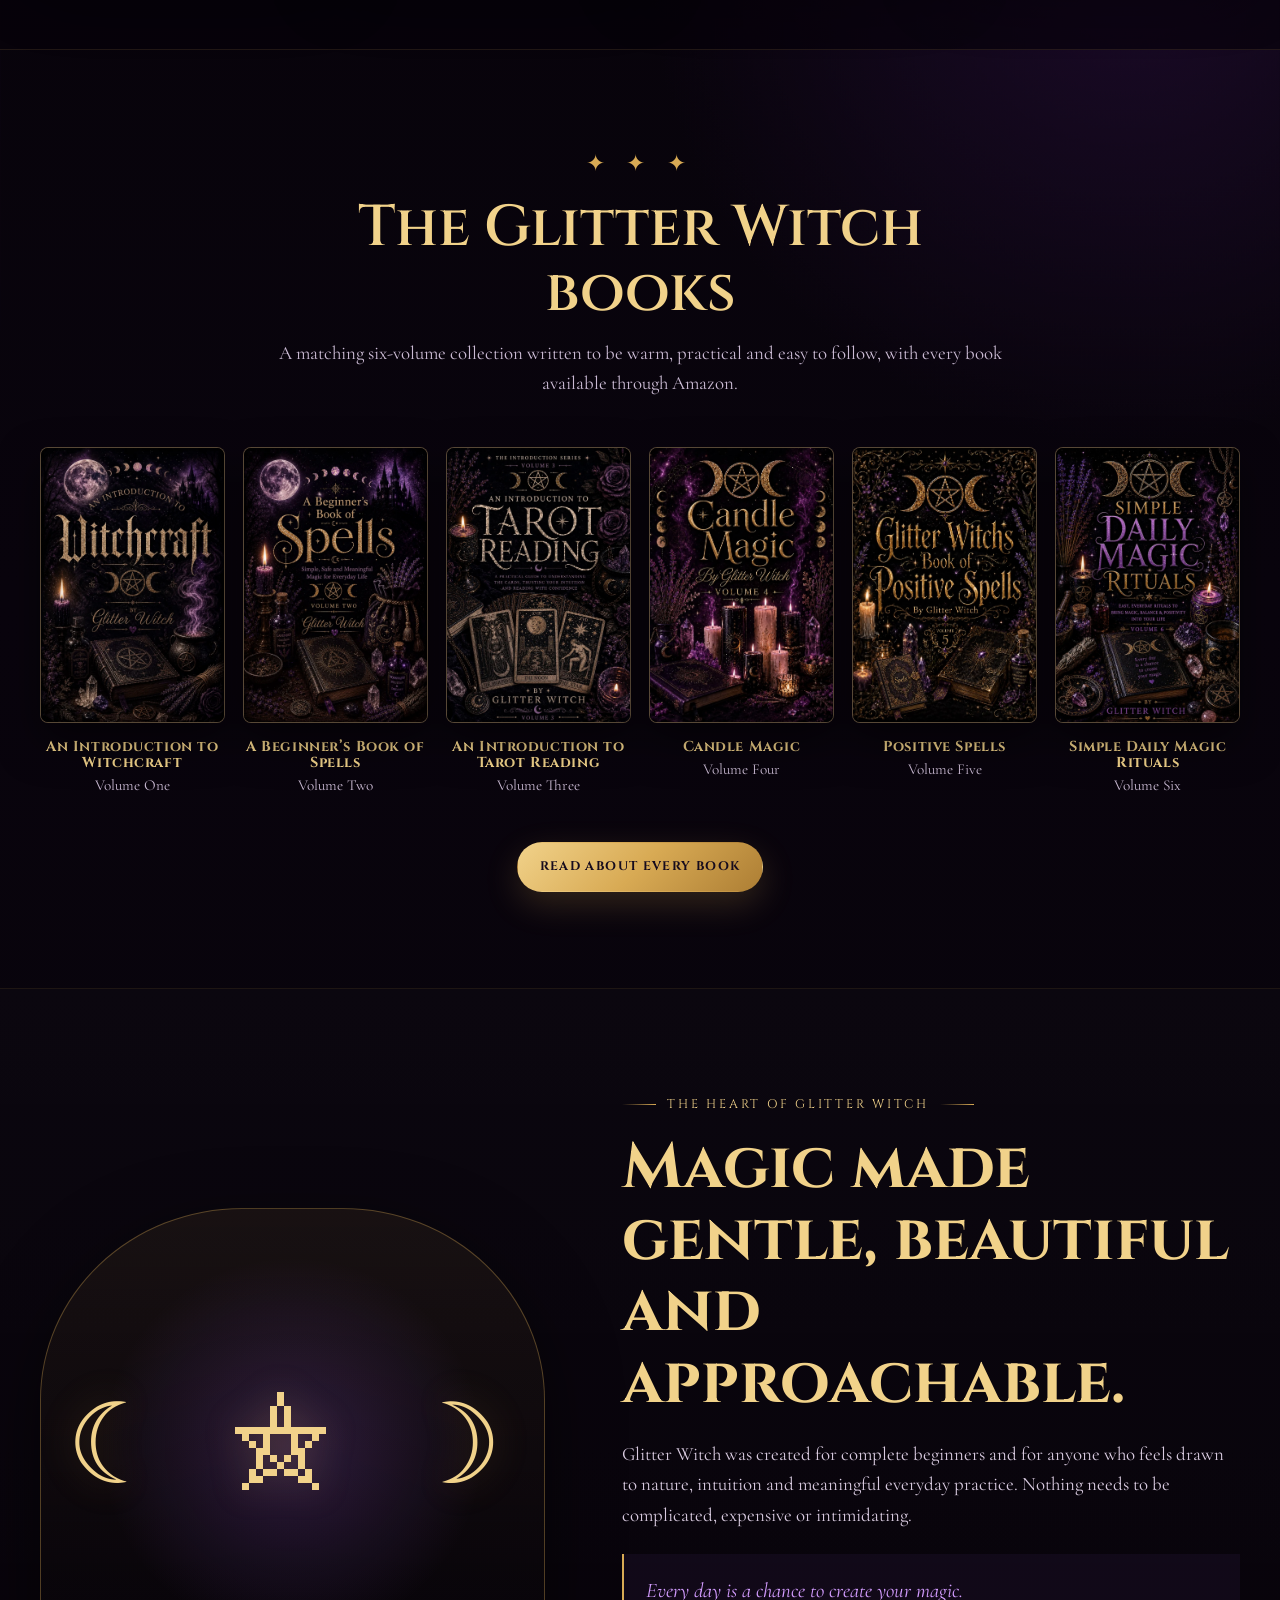
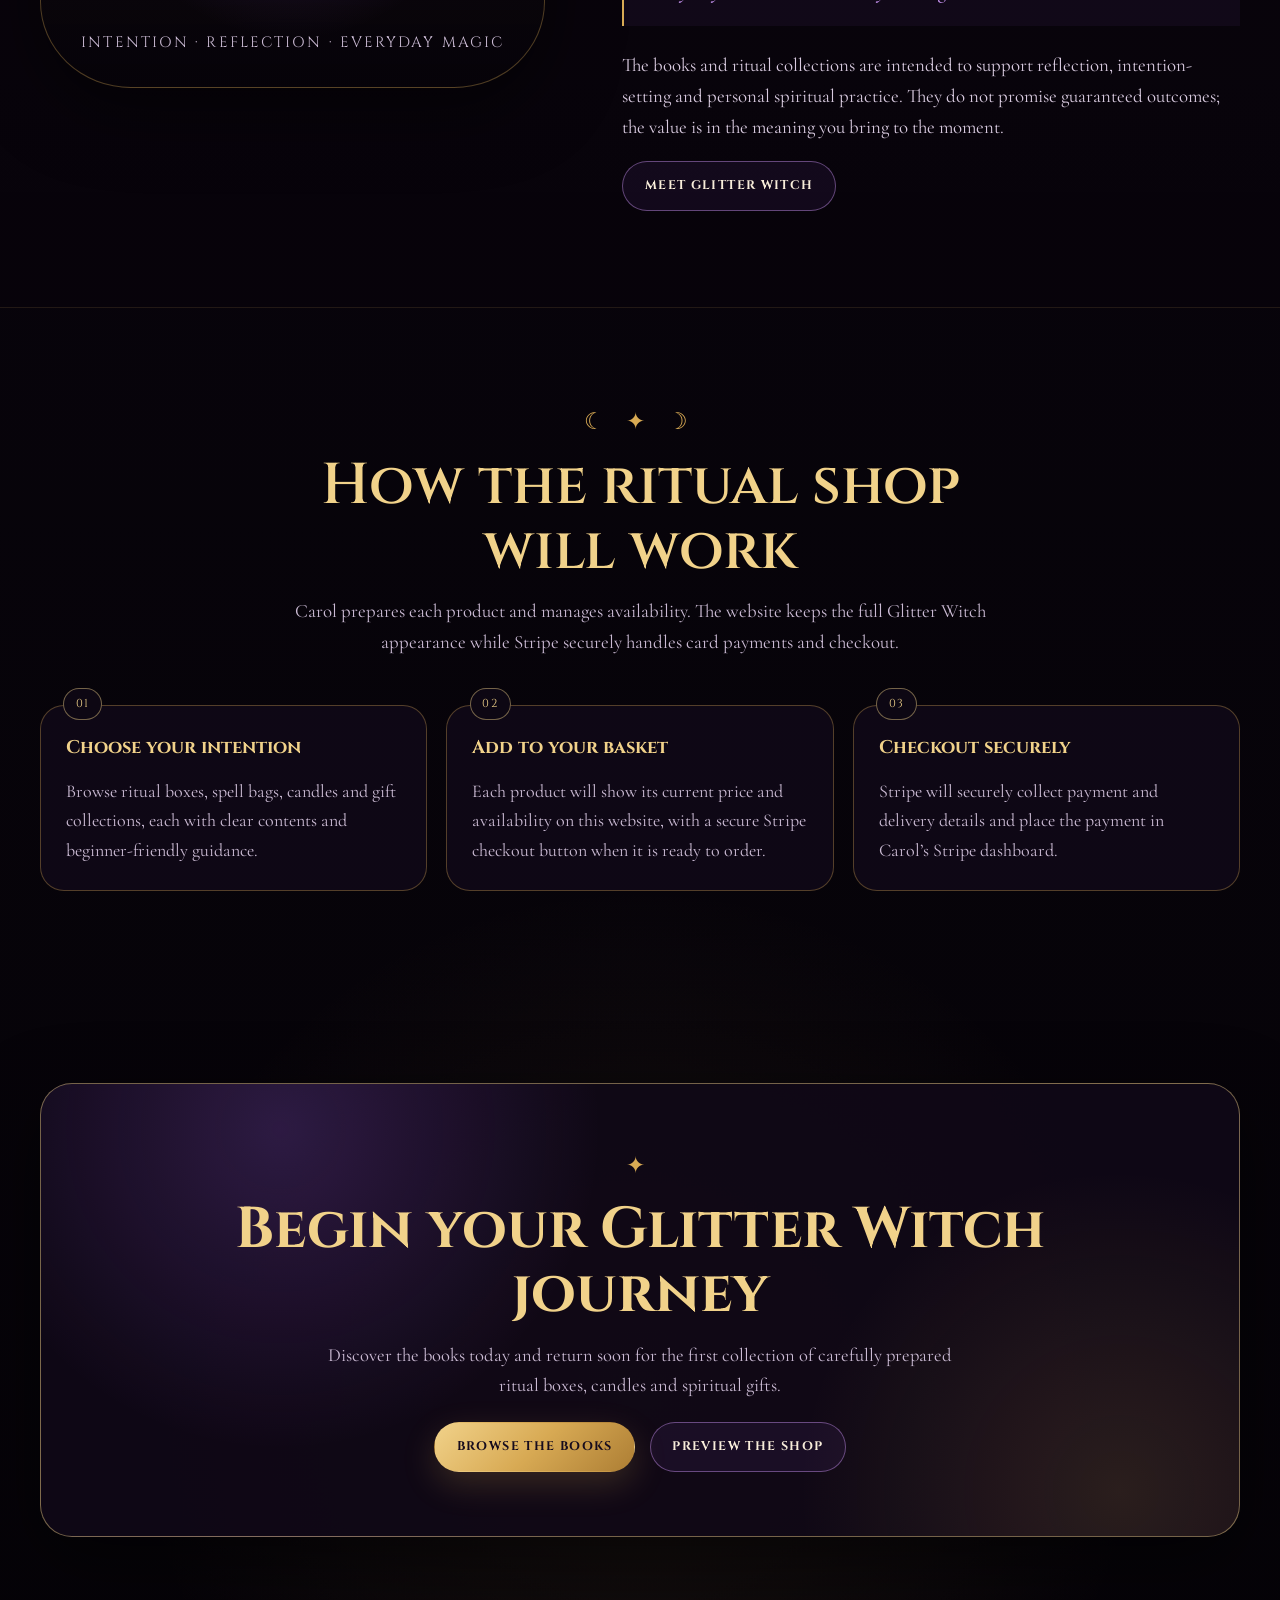
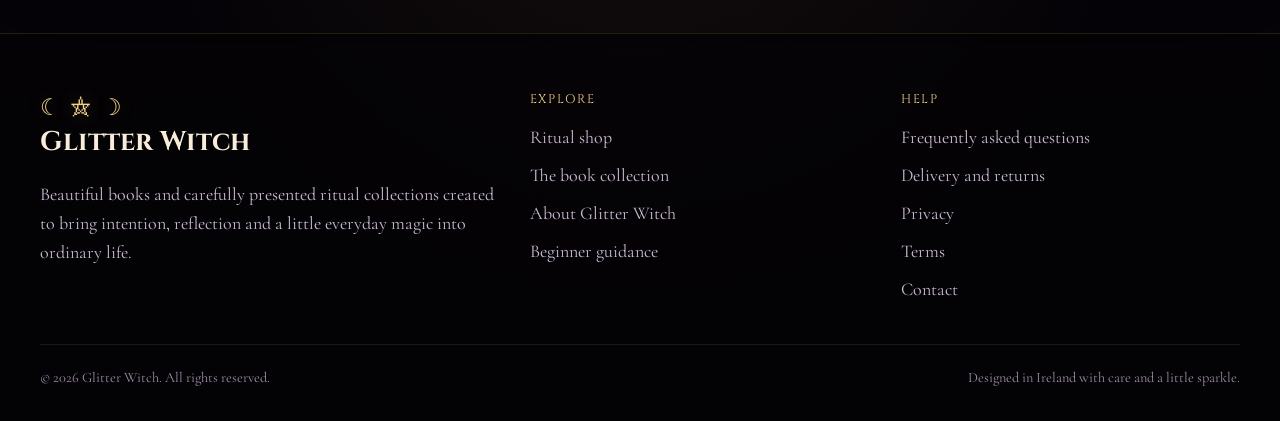
==== commit 5dec876b: "Add files via upload" ====
--- a/index.html
+++ b/index.html
@@ -6,6 +6,13 @@
   <title>Glitter Witch | Books, Ritual Boxes and Everyday Magic</title>
   <meta name="description" content="Discover the Glitter Witch book collection and a growing shop of ritual boxes, candles, spell bags and spiritual gifts.">
   <meta name="theme-color" content="#09040d">
+  <link rel="canonical" href="https://glitterwitch.ie/">
+  <meta property="og:type" content="website">
+  <meta property="og:title" content="Glitter Witch | Books, Rituals and Everyday Magic">
+  <meta property="og:url" content="https://glitterwitch.ie/">
+  <meta property="og:site_name" content="Glitter Witch">
+  <meta property="og:image" content="https://glitterwitch.ie/assets/covers/volume-6-daily-magic.webp">
+  <meta name="twitter:card" content="summary_large_image">
   <link rel="stylesheet" href="styles.css">
 </head>
 <body>
@@ -159,12 +166,12 @@
     <div class="section-heading reveal">
       <span class="section-symbol" aria-hidden="true">☾ ✦ ☽</span>
       <h2>How the ritual shop will work</h2>
-      <p>Carol manages the products and stock in Shopify. The website keeps the full Glitter Witch appearance while Shopify safely handles the basket, checkout and orders.</p>
+      <p>Carol prepares each product and manages availability. The website keeps the full Glitter Witch appearance while Stripe securely handles card payments and checkout.</p>
     </div>
     <div class="steps">
       <article class="step reveal"><h3>Choose your intention</h3><p>Browse ritual boxes, spell bags, candles and gift collections, each with clear contents and beginner-friendly guidance.</p></article>
-      <article class="step reveal"><h3>Add to your basket</h3><p>The product, live price and availability will come directly from Shopify and appear inside this custom website.</p></article>
-      <article class="step reveal"><h3>Checkout securely</h3><p>Shopify will collect payment and delivery details, reduce inventory and place the order in Carol’s dashboard.</p></article>
+      <article class="step reveal"><h3>Add to your basket</h3><p>Each product will show its current price and availability on this website, with a secure Stripe checkout button when it is ready to order.</p></article>
+      <article class="step reveal"><h3>Checkout securely</h3><p>Stripe will securely collect payment and delivery details and place the payment in Carol’s Stripe dashboard.</p></article>
     </div>
   </div>
 </section>
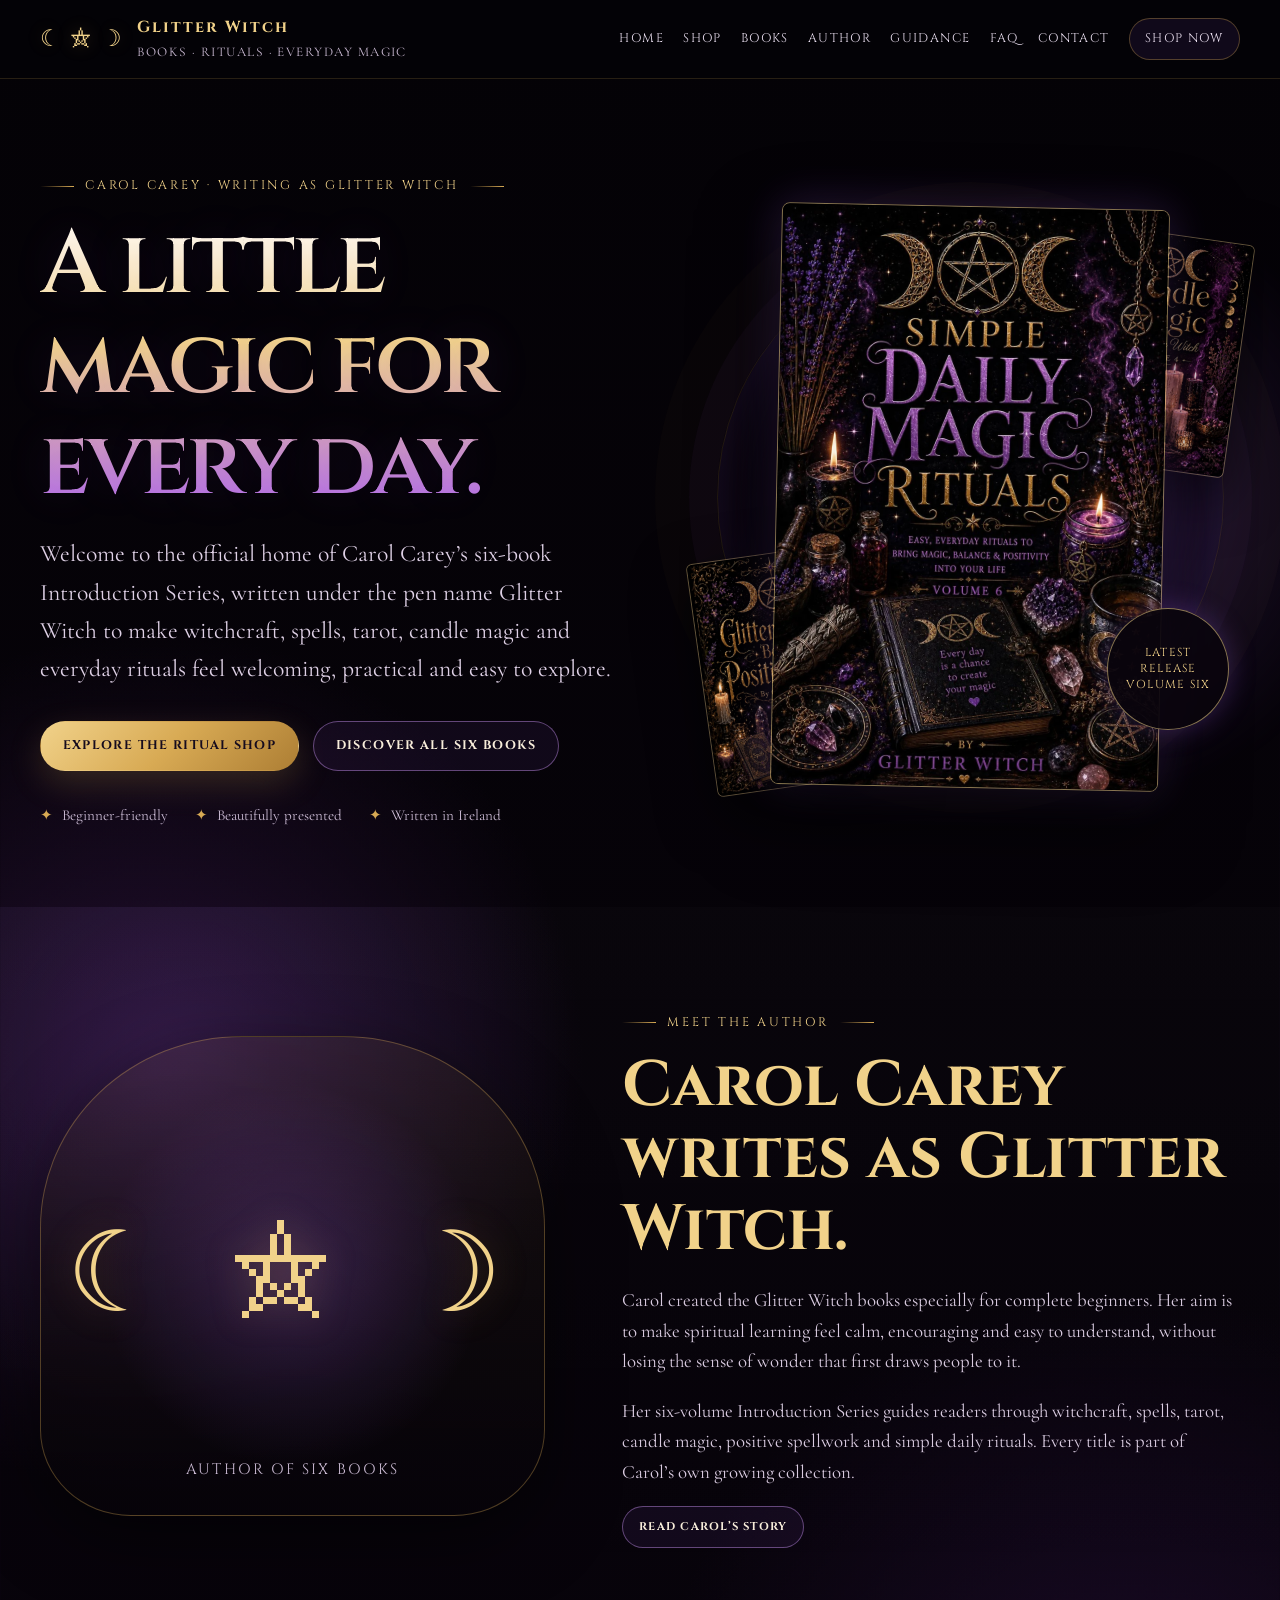
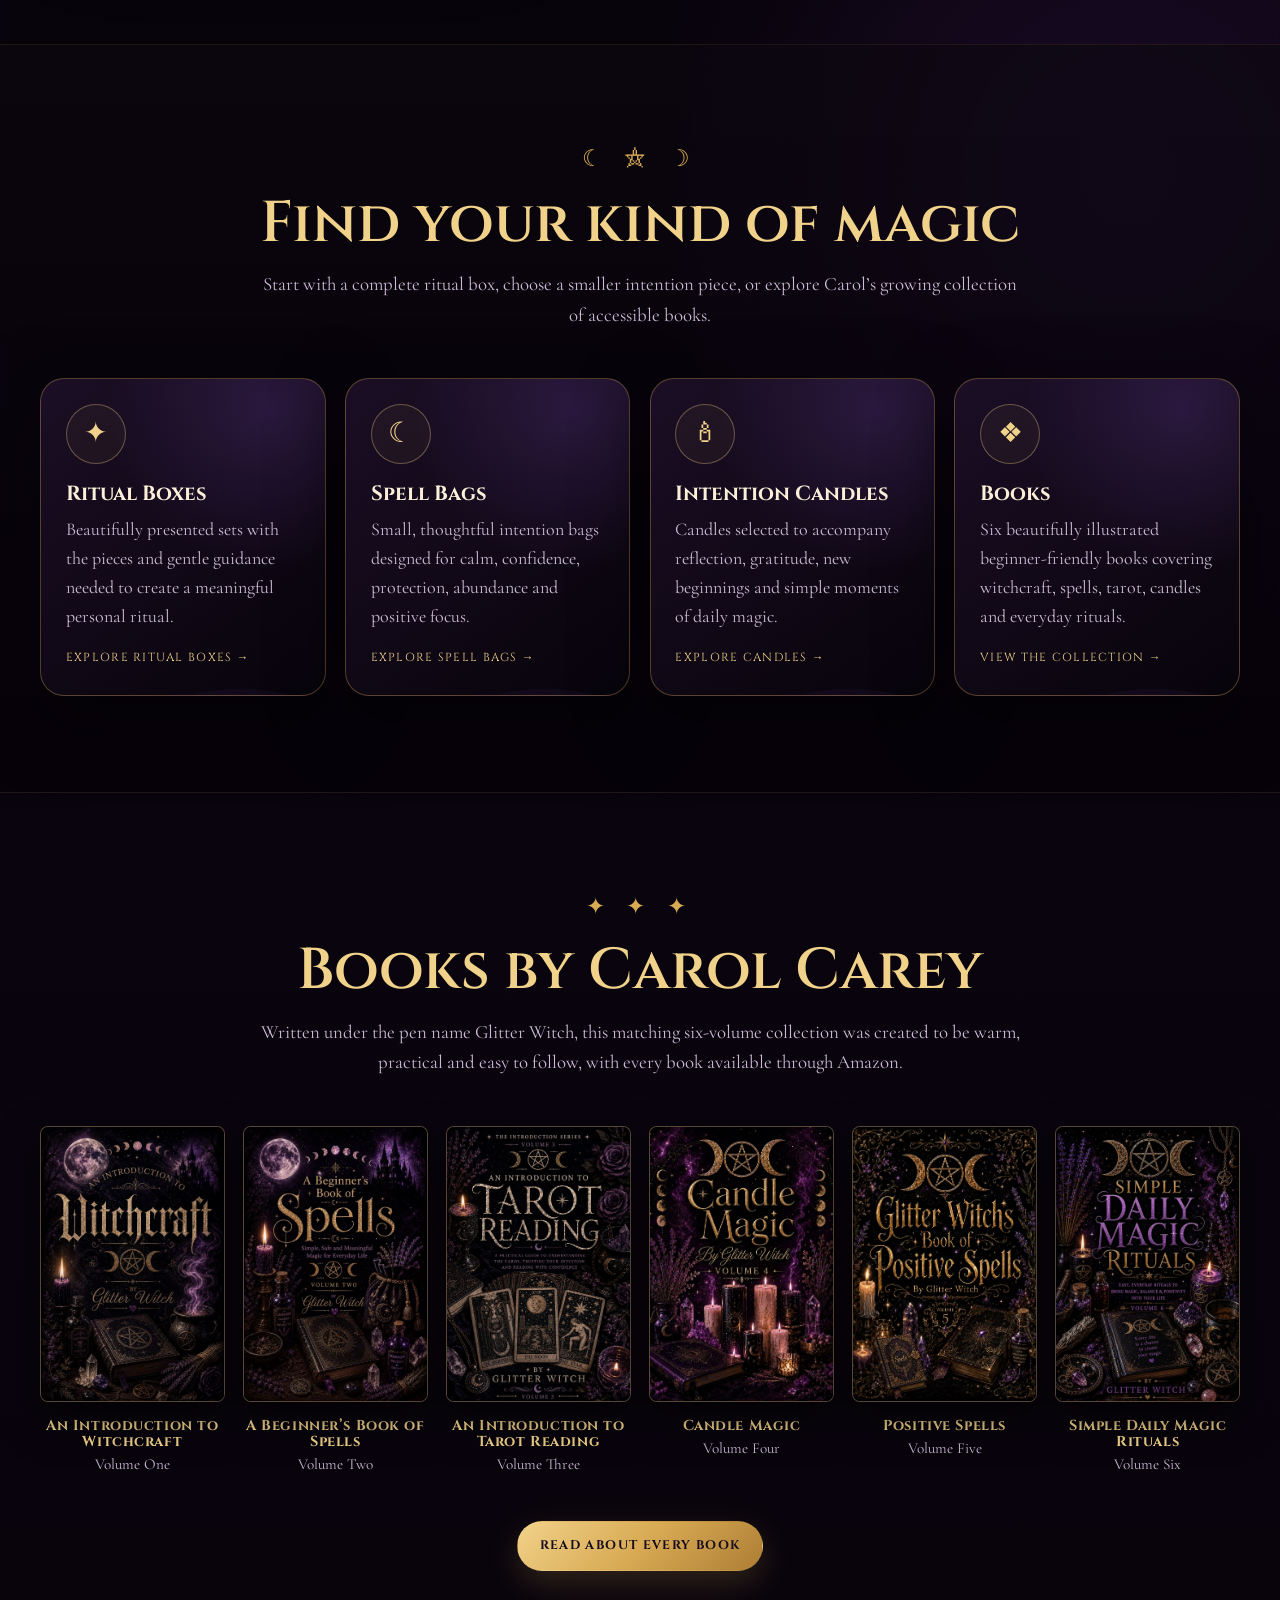
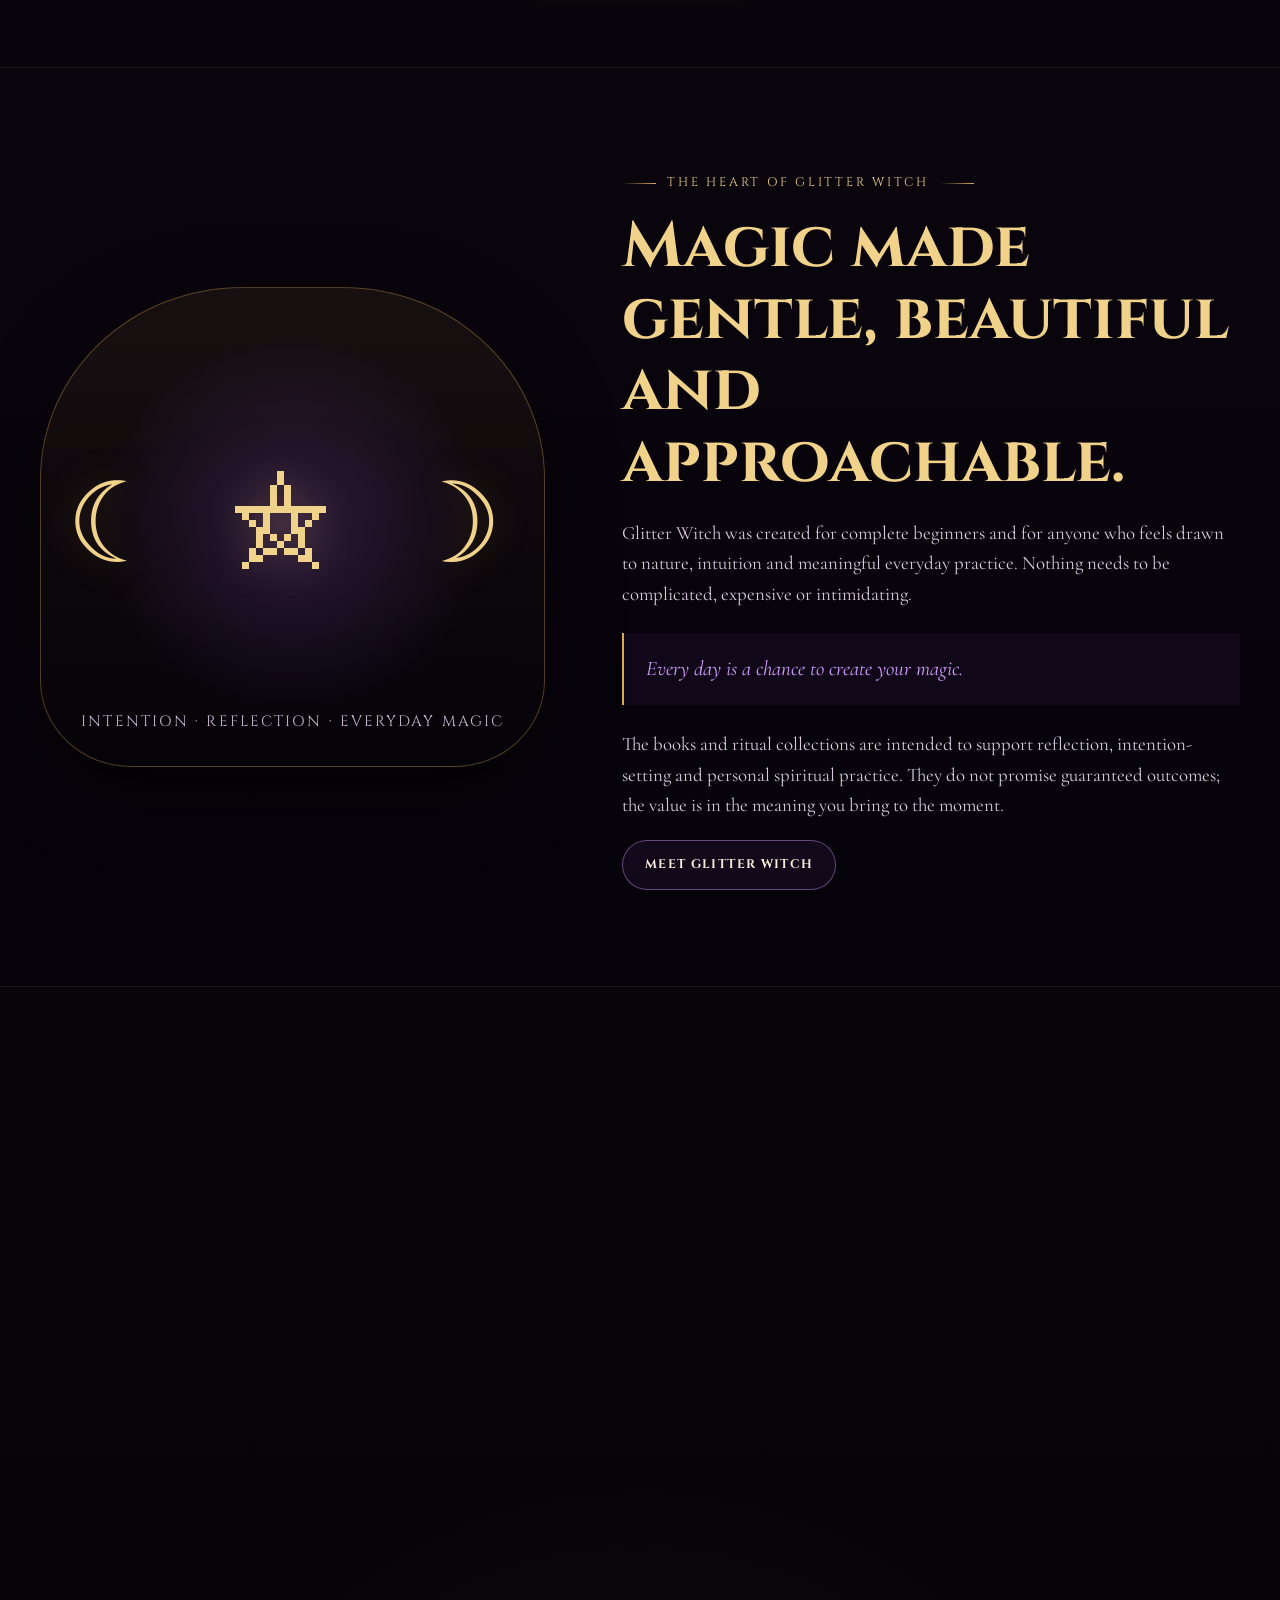
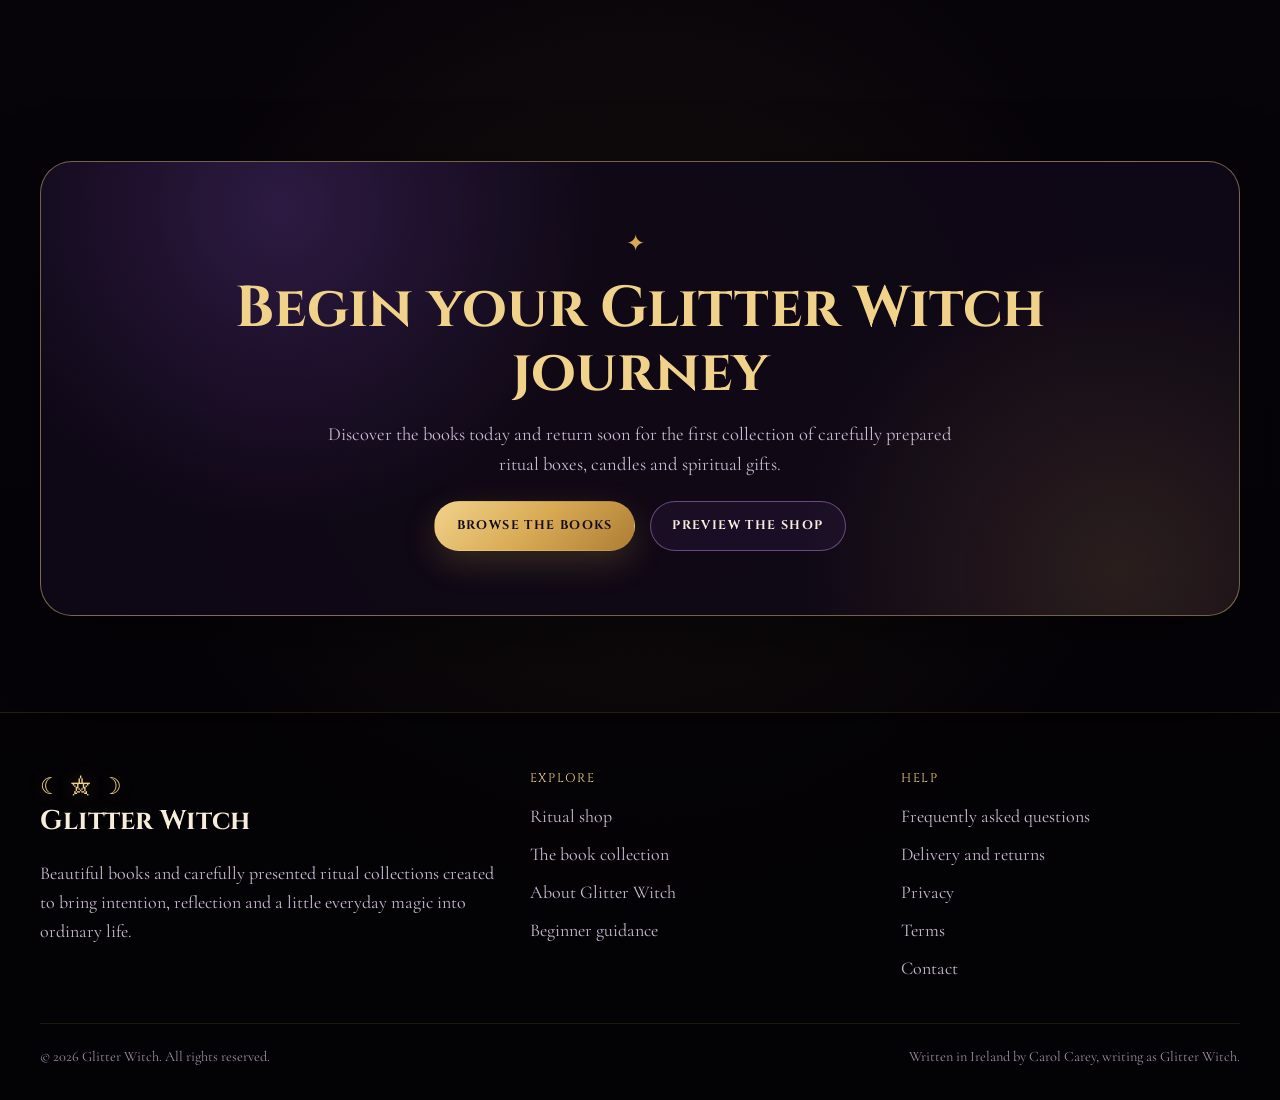
==== commit fb343b0e: "Add files via upload" ====
--- a/index.html
+++ b/index.html
@@ -3,12 +3,12 @@
 <head>
   <meta charset="utf-8">
   <meta name="viewport" content="width=device-width, initial-scale=1">
-  <title>Glitter Witch | Books, Ritual Boxes and Everyday Magic</title>
-  <meta name="description" content="Discover the Glitter Witch book collection and a growing shop of ritual boxes, candles, spell bags and spiritual gifts.">
+  <title>Carol Carey, Writing as Glitter Witch | Books and Everyday Magic</title>
+  <meta name="description" content="Meet Carol Carey, writing as Glitter Witch, author of a six-book beginner-friendly collection covering witchcraft, spells, tarot, candle magic and everyday rituals.">
   <meta name="theme-color" content="#09040d">
   <link rel="canonical" href="https://glitterwitch.ie/">
   <meta property="og:type" content="website">
-  <meta property="og:title" content="Glitter Witch | Books, Rituals and Everyday Magic">
+  <meta property="og:title" content="Carol Carey, Writing as Glitter Witch">
   <meta property="og:url" content="https://glitterwitch.ie/">
   <meta property="og:site_name" content="Glitter Witch">
   <meta property="og:image" content="https://glitterwitch.ie/assets/covers/volume-6-daily-magic.webp">
@@ -32,7 +32,7 @@
       <a href="index.html">Home</a>
       <a href="shop.html">Shop</a>
       <a href="books.html">Books</a>
-      <a href="about.html">About</a>
+      <a href="about.html">Author</a>
       <a href="guidance.html">Guidance</a>
       <a href="faq.html">FAQ</a>
       <a href="contact.html">Contact</a>
@@ -46,9 +46,9 @@
 <section class="hero">
   <div class="container hero-grid">
     <div class="hero-copy reveal">
-      <div class="eyebrow">The Glitter Witch Collection</div>
+      <div class="eyebrow">Carol Carey · Writing as Glitter Witch</div>
       <h1>A little magic for every day.</h1>
-      <p class="hero-lead">Step into a world of beautiful books, thoughtful rituals and enchanting gifts created to make everyday spiritual practice feel welcoming, meaningful and wonderfully your own.</p>
+      <p class="hero-lead">Welcome to the official home of Carol Carey’s six-book Introduction Series, written under the pen name Glitter Witch to make witchcraft, spells, tarot, candle magic and everyday rituals feel welcoming, practical and easy to explore.</p>
       <div class="button-row">
         <a class="btn btn-primary" href="shop.html">Explore the ritual shop</a>
         <a class="btn btn-secondary" href="books.html">Discover all six books</a>
@@ -56,7 +56,7 @@
       <div class="hero-notes">
         <span>Beginner-friendly</span>
         <span>Beautifully presented</span>
-        <span>Created in Ireland</span>
+        <span>Written in Ireland</span>
       </div>
     </div>
     <div class="hero-art reveal" aria-label="The Glitter Witch book collection">
@@ -69,6 +69,25 @@
   </div>
 </section>
 
+
+<section class="section author-intro">
+  <div class="container story-grid">
+    <div class="story-emblem reveal" aria-hidden="true">
+      <div class="moon">☾ ⛤ ☽</div>
+      <small>Author of six books</small>
+    </div>
+    <div class="prose reveal">
+      <div class="eyebrow">Meet the author</div>
+      <h2>Carol Carey writes as Glitter Witch.</h2>
+      <p>Carol created the Glitter Witch books especially for complete beginners. Her aim is to make spiritual learning feel calm, encouraging and easy to understand, without losing the sense of wonder that first draws people to it.</p>
+      <p>Her six-volume Introduction Series guides readers through witchcraft, spells, tarot, candle magic, positive spellwork and simple daily rituals. Every title is part of Carol’s own growing collection.</p>
+      <a class="btn btn-secondary btn-small" href="about.html">Read Carol’s story</a>
+    </div>
+  </div>
+</section>
+
+
+
 <section class="section section-dark">
   <div class="container">
     <div class="section-heading reveal">
@@ -109,8 +128,8 @@
   <div class="container">
     <div class="section-heading reveal">
       <span class="section-symbol" aria-hidden="true">✦ ✦ ✦</span>
-      <h2>The Glitter Witch books</h2>
-      <p>A matching six-volume collection written to be warm, practical and easy to follow, with every book available through Amazon.</p>
+      <h2>Books by Carol Carey</h2>
+      <p>Written under the pen name Glitter Witch, this matching six-volume collection was created to be warm, practical and easy to follow, with every book available through Amazon.</p>
     </div>
     <div class="book-grid">
       <article class="book-card reveal">
@@ -222,7 +241,7 @@
     </div>
     <div class="footer-bottom">
       <span>© <span data-year></span> Glitter Witch. All rights reserved.</span>
-      <span>Designed in Ireland with care and a little sparkle.</span>
+      <span>Written in Ireland by Carol Carey, writing as Glitter Witch.</span>
     </div>
   </div>
 </footer>
--- a/styles.css
+++ b/styles.css
@@ -1019,3 +1019,53 @@
     transform: none;
   }
 }
+
+
+/* Carol Carey author identity */
+.author-intro {
+  background:
+    radial-gradient(circle at 15% 20%, rgba(155,93,229,.13), transparent 24rem),
+    linear-gradient(180deg, rgba(255,255,255,.015), rgba(255,255,255,0));
+}
+
+.author-note {
+  max-width: 900px;
+  margin: 0 auto 3rem;
+  padding: 1.25rem 1.5rem;
+  text-align: center;
+  border: 1px solid var(--line);
+  border-radius: 18px;
+  background: rgba(155,93,229,.07);
+  box-shadow: var(--shadow);
+}
+
+.author-note strong,
+.author-note span { display: block; }
+
+.author-note strong {
+  color: var(--gold-light);
+  font-family: "Cinzel", serif;
+  letter-spacing: .04em;
+}
+
+.author-note span {
+  margin-top: .35rem;
+  color: var(--muted);
+}
+
+.author-book-list {
+  width: min(100%, 760px);
+  margin: 2rem auto 0;
+  padding: 1.5rem 2rem;
+  border: 1px solid var(--line);
+  border-radius: var(--radius);
+  background: var(--panel);
+}
+
+.author-book-list p { margin: .55rem 0; }
+.author-book-list strong { color: var(--gold-light); }
+
+@media (max-width: 700px) {
+  .author-note { text-align: left; }
+  .author-book-list { padding: 1.25rem; }
+}
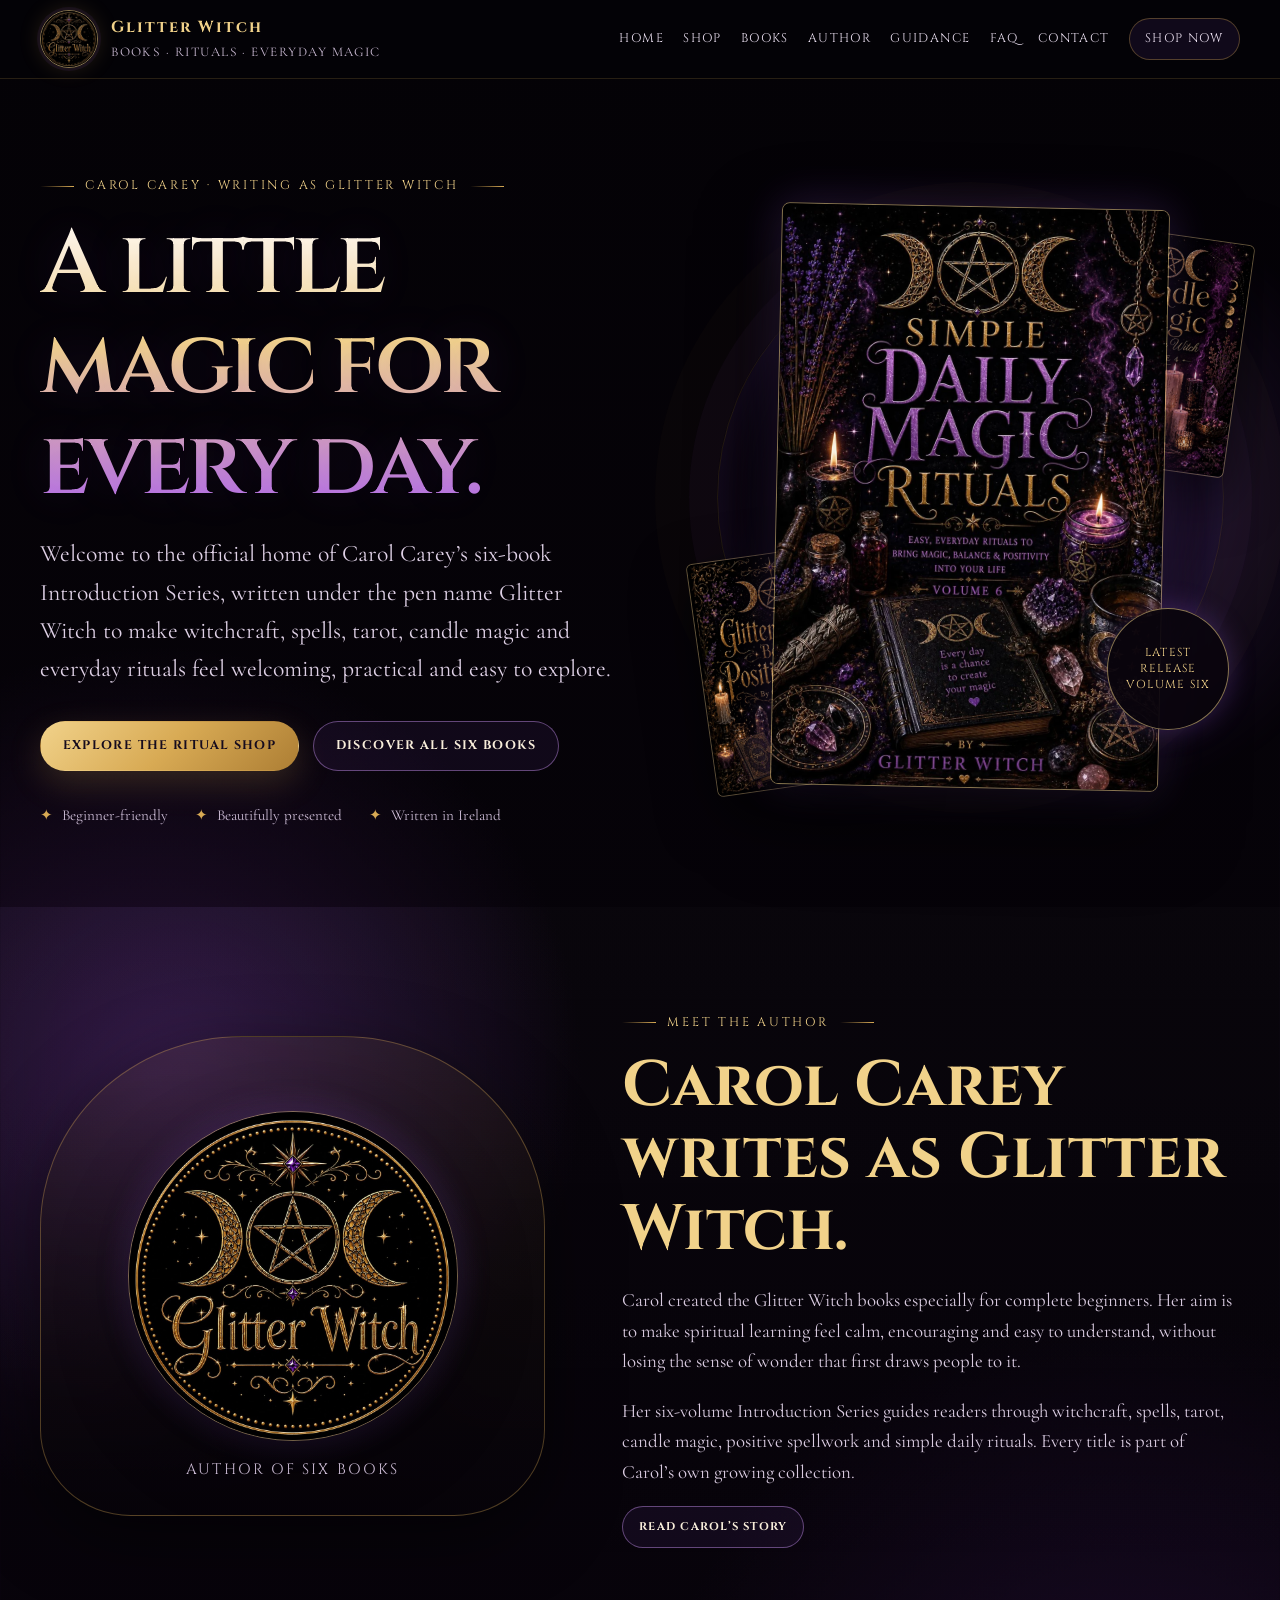
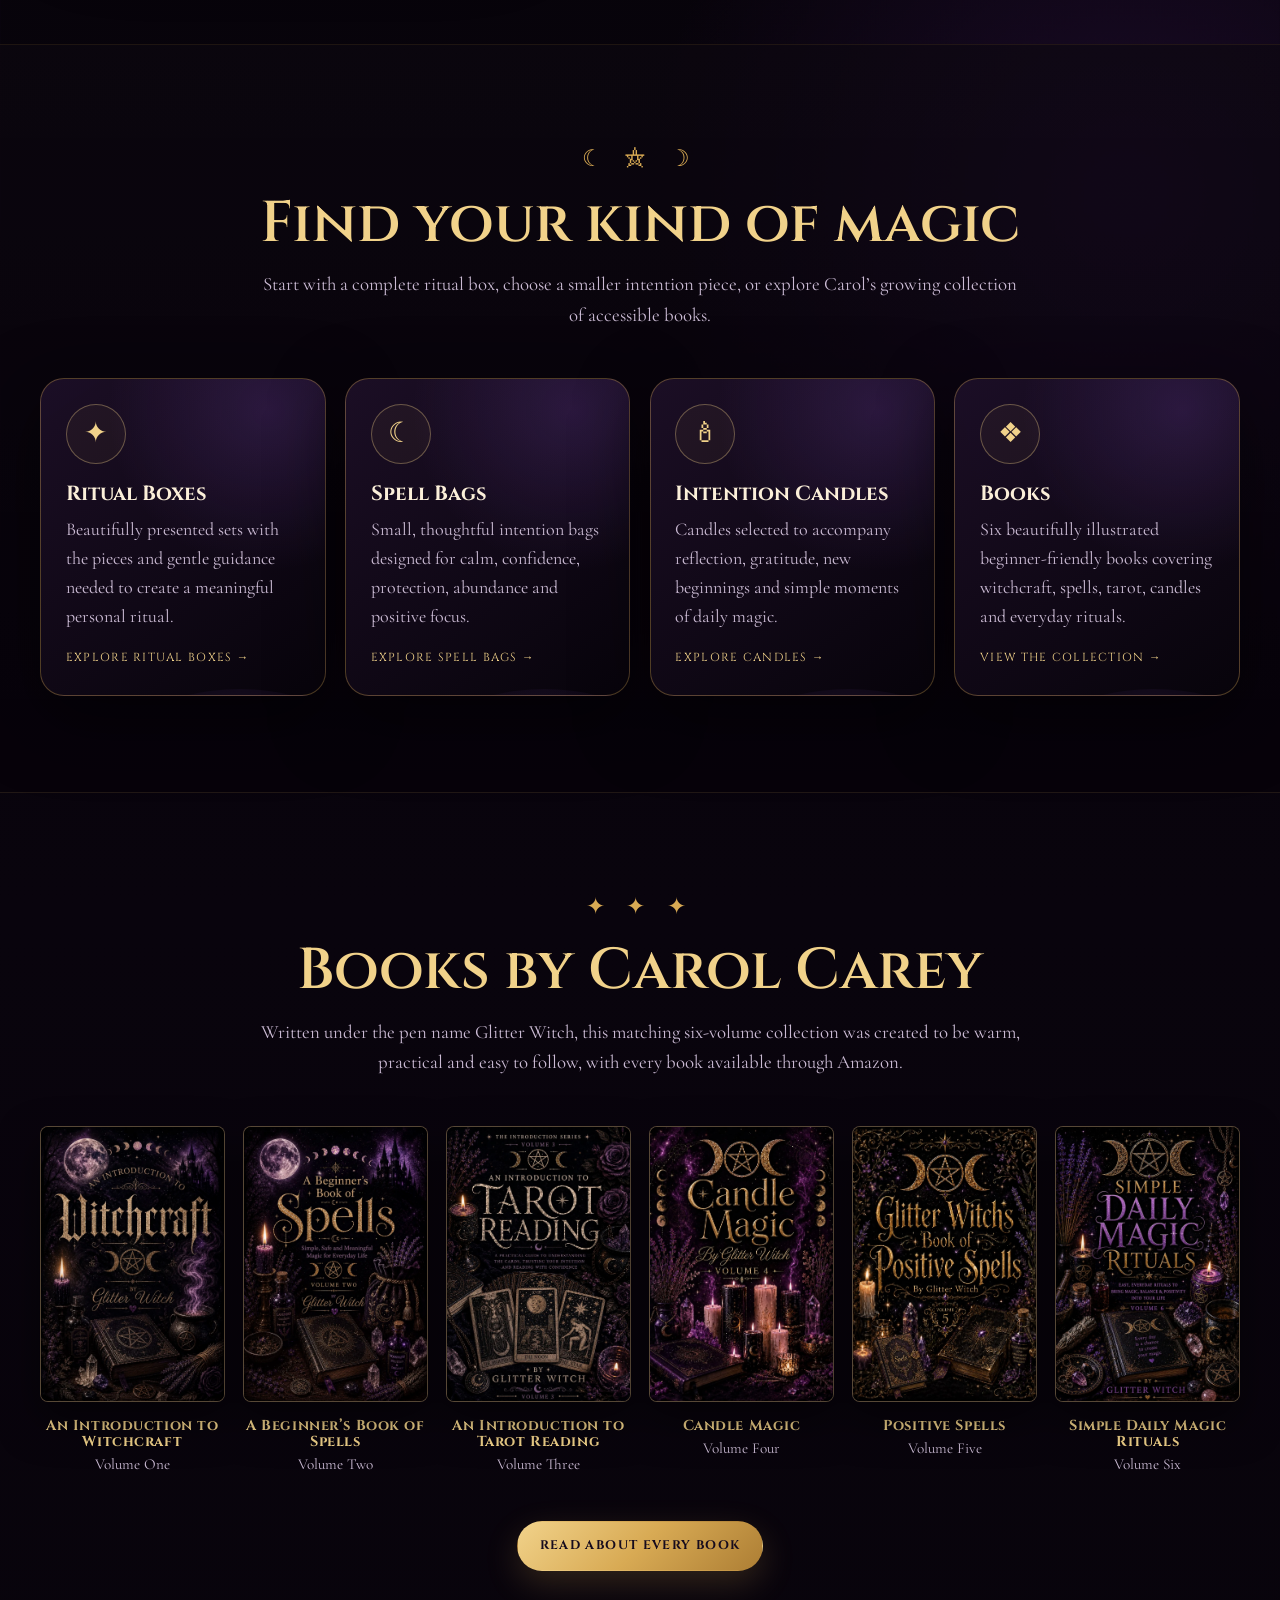
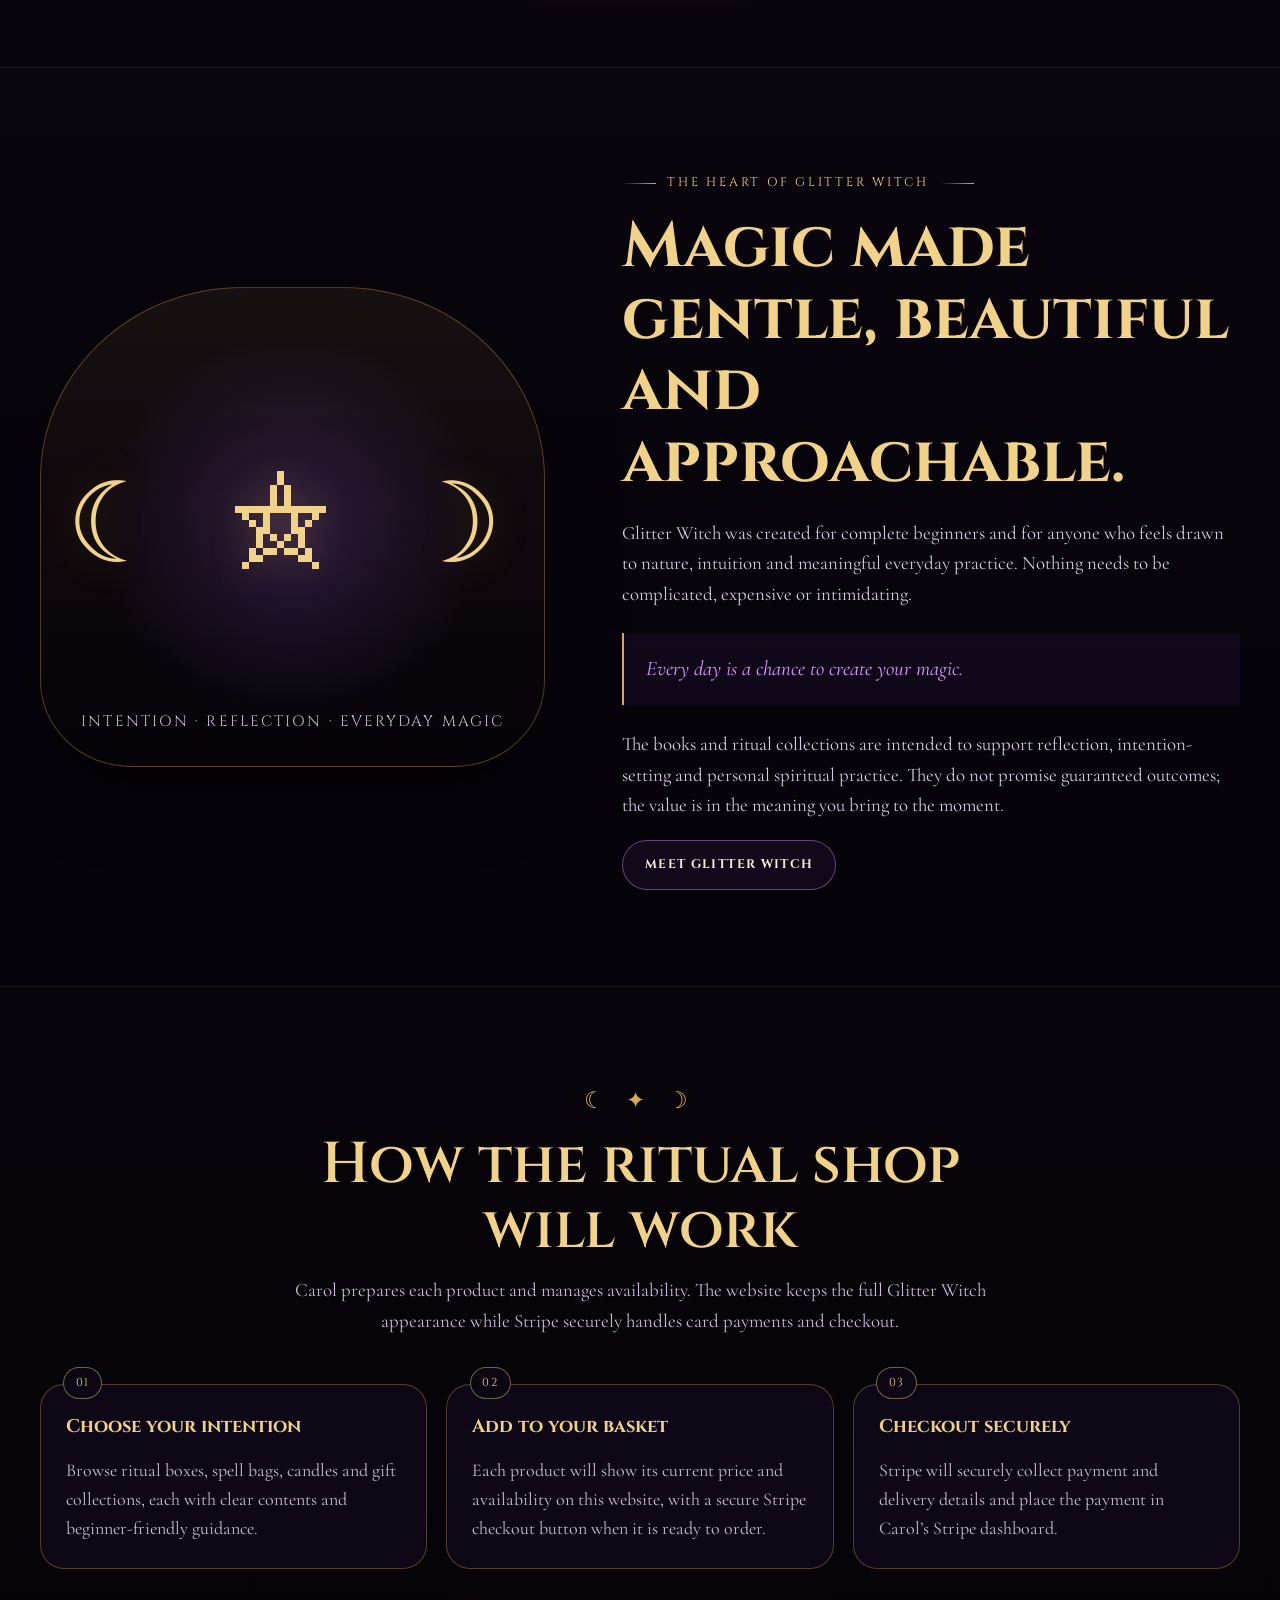
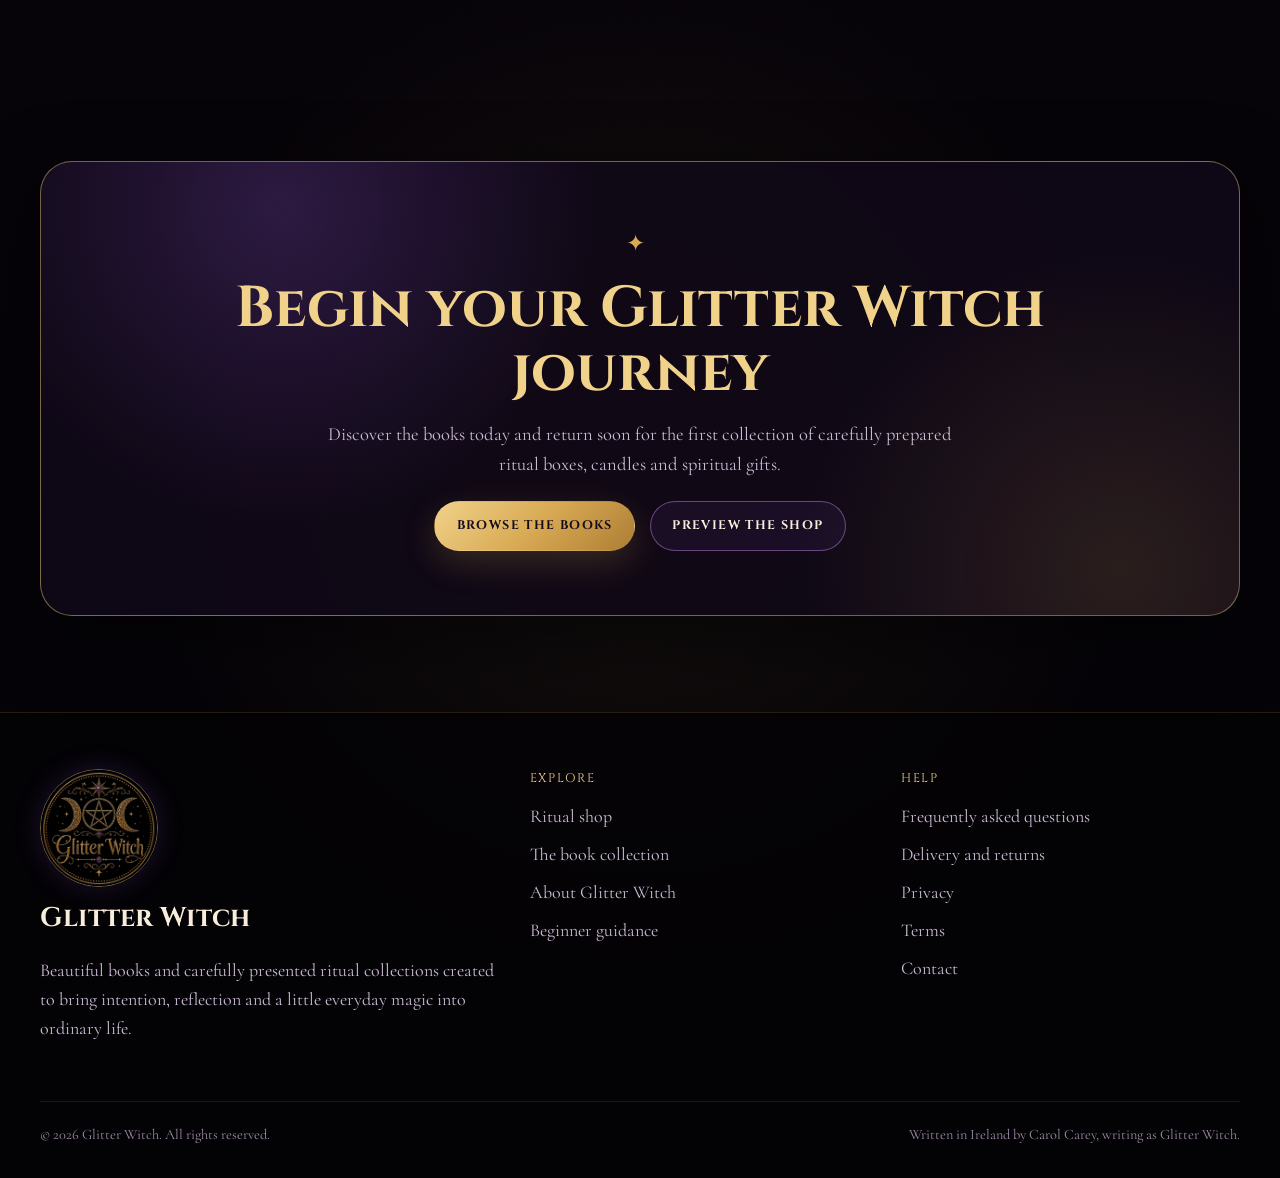
==== commit 18f11d6d: "Add files via upload" ====
--- a/index.html
+++ b/index.html
@@ -11,8 +11,11 @@
   <meta property="og:title" content="Carol Carey, Writing as Glitter Witch">
   <meta property="og:url" content="https://glitterwitch.ie/">
   <meta property="og:site_name" content="Glitter Witch">
-  <meta property="og:image" content="https://glitterwitch.ie/assets/covers/volume-6-daily-magic.webp">
+  <meta property="og:image" content="https://glitterwitch.ie/assets/images/glitter-witch-social.jpg">
   <meta name="twitter:card" content="summary_large_image">
+  <link rel="icon" type="image/png" sizes="32x32" href="favicon-32.png">
+  <link rel="icon" type="image/png" sizes="16x16" href="favicon-16.png">
+  <link rel="apple-touch-icon" href="apple-touch-icon.png">
   <link rel="stylesheet" href="styles.css">
 </head>
 <body>
@@ -21,7 +24,7 @@
 <header class="site-header">
   <div class="container nav-wrap">
     <a class="brand" href="index.html" aria-current="page" aria-label="Glitter Witch home">
-      <span class="brand-symbol" aria-hidden="true">☾ ⛤ ☽</span>
+      <img class="brand-logo" src="assets/images/glitter-witch-logo.jpg" alt="" aria-hidden="true">
       <span class="brand-copy">
         <strong>Glitter Witch</strong>
         <span>Books · Rituals · Everyday Magic</span>
@@ -72,10 +75,7 @@
 
 <section class="section author-intro">
   <div class="container story-grid">
-    <div class="story-emblem reveal" aria-hidden="true">
-      <div class="moon">☾ ⛤ ☽</div>
-      <small>Author of six books</small>
-    </div>
+    <div class="story-emblem logo-emblem reveal"><img src="assets/images/glitter-witch-logo.jpg" alt="Glitter Witch logo"><small>Author of six books</small></div>
     <div class="prose reveal">
       <div class="eyebrow">Meet the author</div>
       <h2>Carol Carey writes as Glitter Witch.</h2>
@@ -215,7 +215,7 @@
   <div class="container">
     <div class="footer-grid">
       <div class="footer-brand">
-        <div class="brand-symbol" aria-hidden="true">☾ ⛤ ☽</div>
+        <img class="footer-logo" src="assets/images/glitter-witch-logo.jpg" alt="Glitter Witch logo" loading="lazy">
         <h2>Glitter Witch</h2>
         <p>Beautiful books and carefully presented ritual collections created to bring intention, reflection and a little everyday magic into ordinary life.</p>
       </div>
--- a/styles.css
+++ b/styles.css
@@ -1069,3 +1069,31 @@
   .author-note { text-align: left; }
   .author-book-list { padding: 1.25rem; }
 }
+
+
+/* Glitter Witch logo integration */
+.brand-logo{
+  width:58px;height:58px;flex:0 0 58px;object-fit:cover;border-radius:50%;
+  border:1px solid rgba(241,210,138,.55);
+  box-shadow:0 0 0 3px rgba(155,93,229,.08),0 0 22px rgba(216,170,84,.18)
+}
+.footer-logo{
+  width:118px;height:118px;object-fit:cover;border-radius:50%;
+  border:1px solid rgba(241,210,138,.45);
+  box-shadow:0 0 28px rgba(155,93,229,.18);margin-bottom:1rem
+}
+.logo-emblem{padding:1rem}
+.logo-emblem img{
+  width:min(100%,330px);aspect-ratio:1;object-fit:cover;border-radius:50%;margin-inline:auto;
+  border:1px solid rgba(241,210,138,.45);
+  box-shadow:0 24px 70px rgba(0,0,0,.45),0 0 34px rgba(155,93,229,.18)
+}
+.logo-emblem small{display:block;margin-top:1rem;text-align:center}
+@media(max-width:900px){
+  .brand-logo{width:50px;height:50px;flex-basis:50px}
+}
+@media(max-width:640px){
+  .brand-logo{width:44px;height:44px;flex-basis:44px}
+  .brand-copy span{display:none}
+  .footer-logo{width:96px;height:96px}
+}
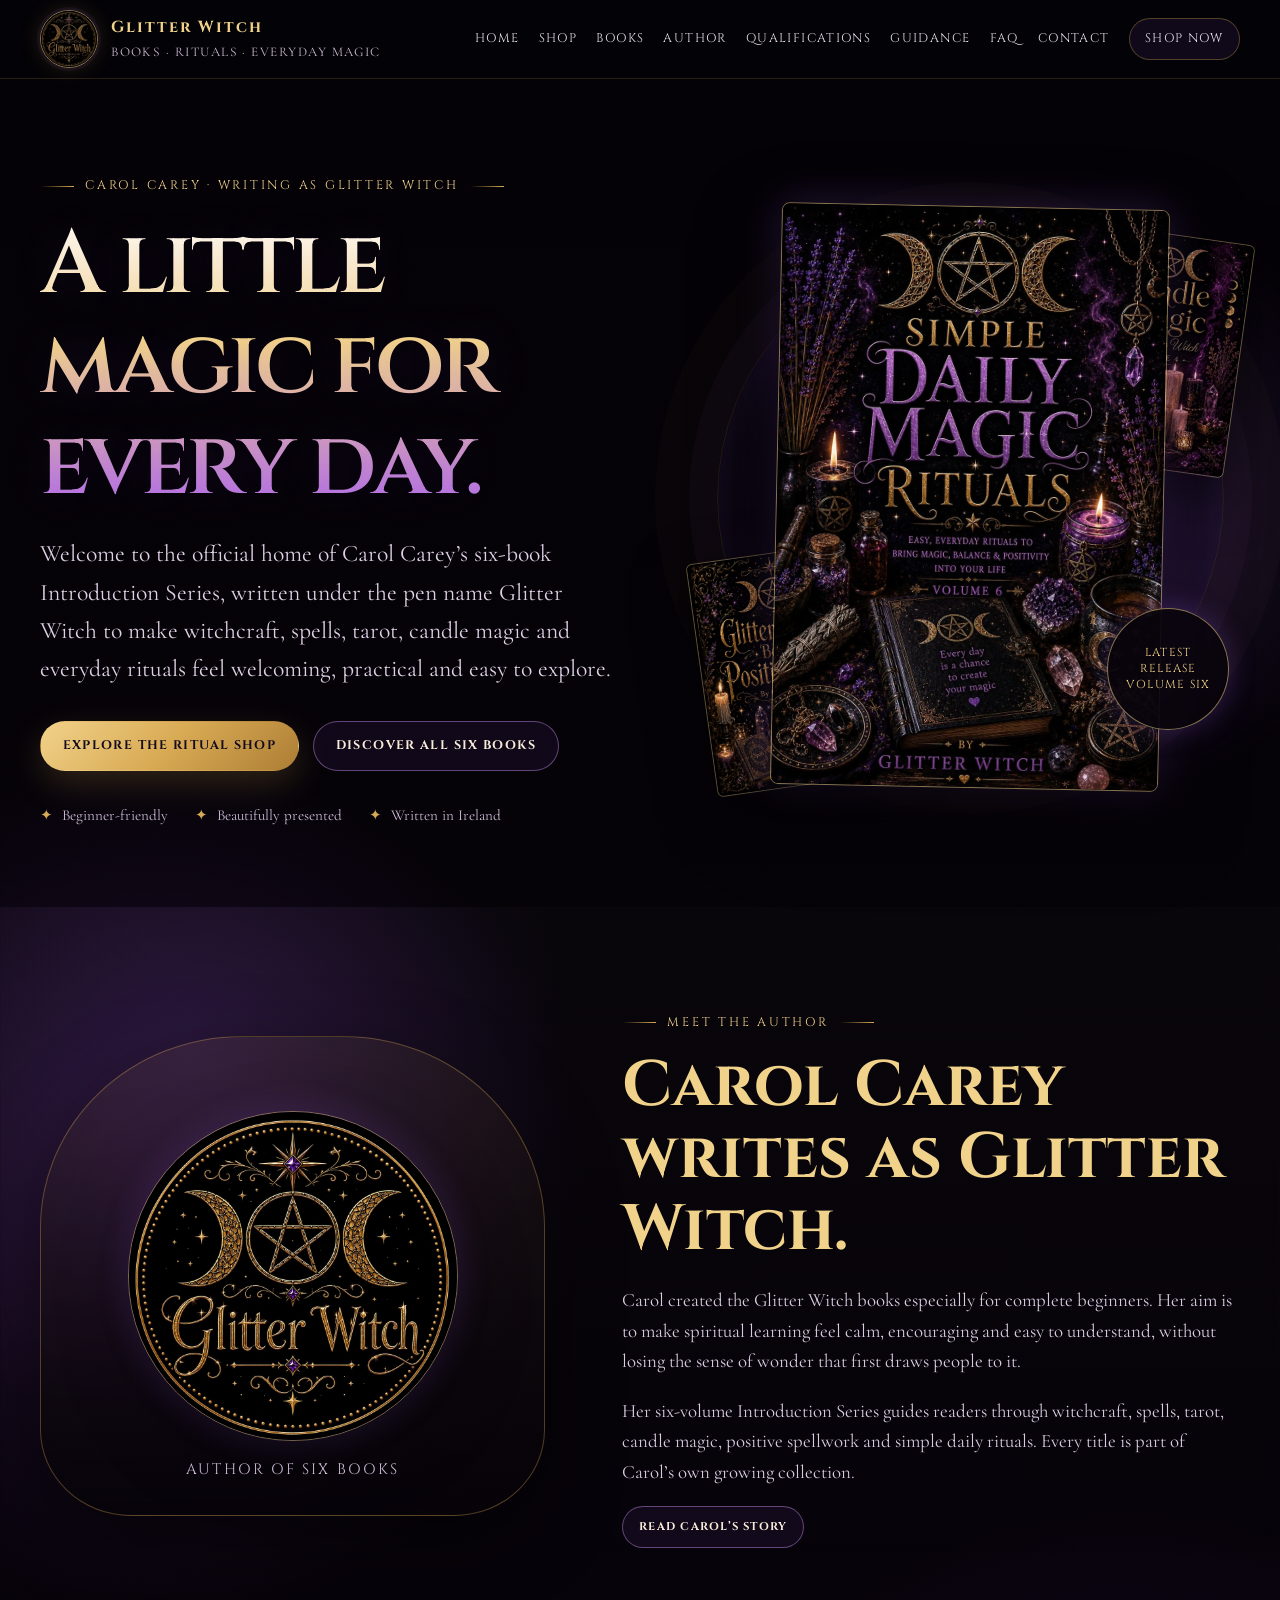
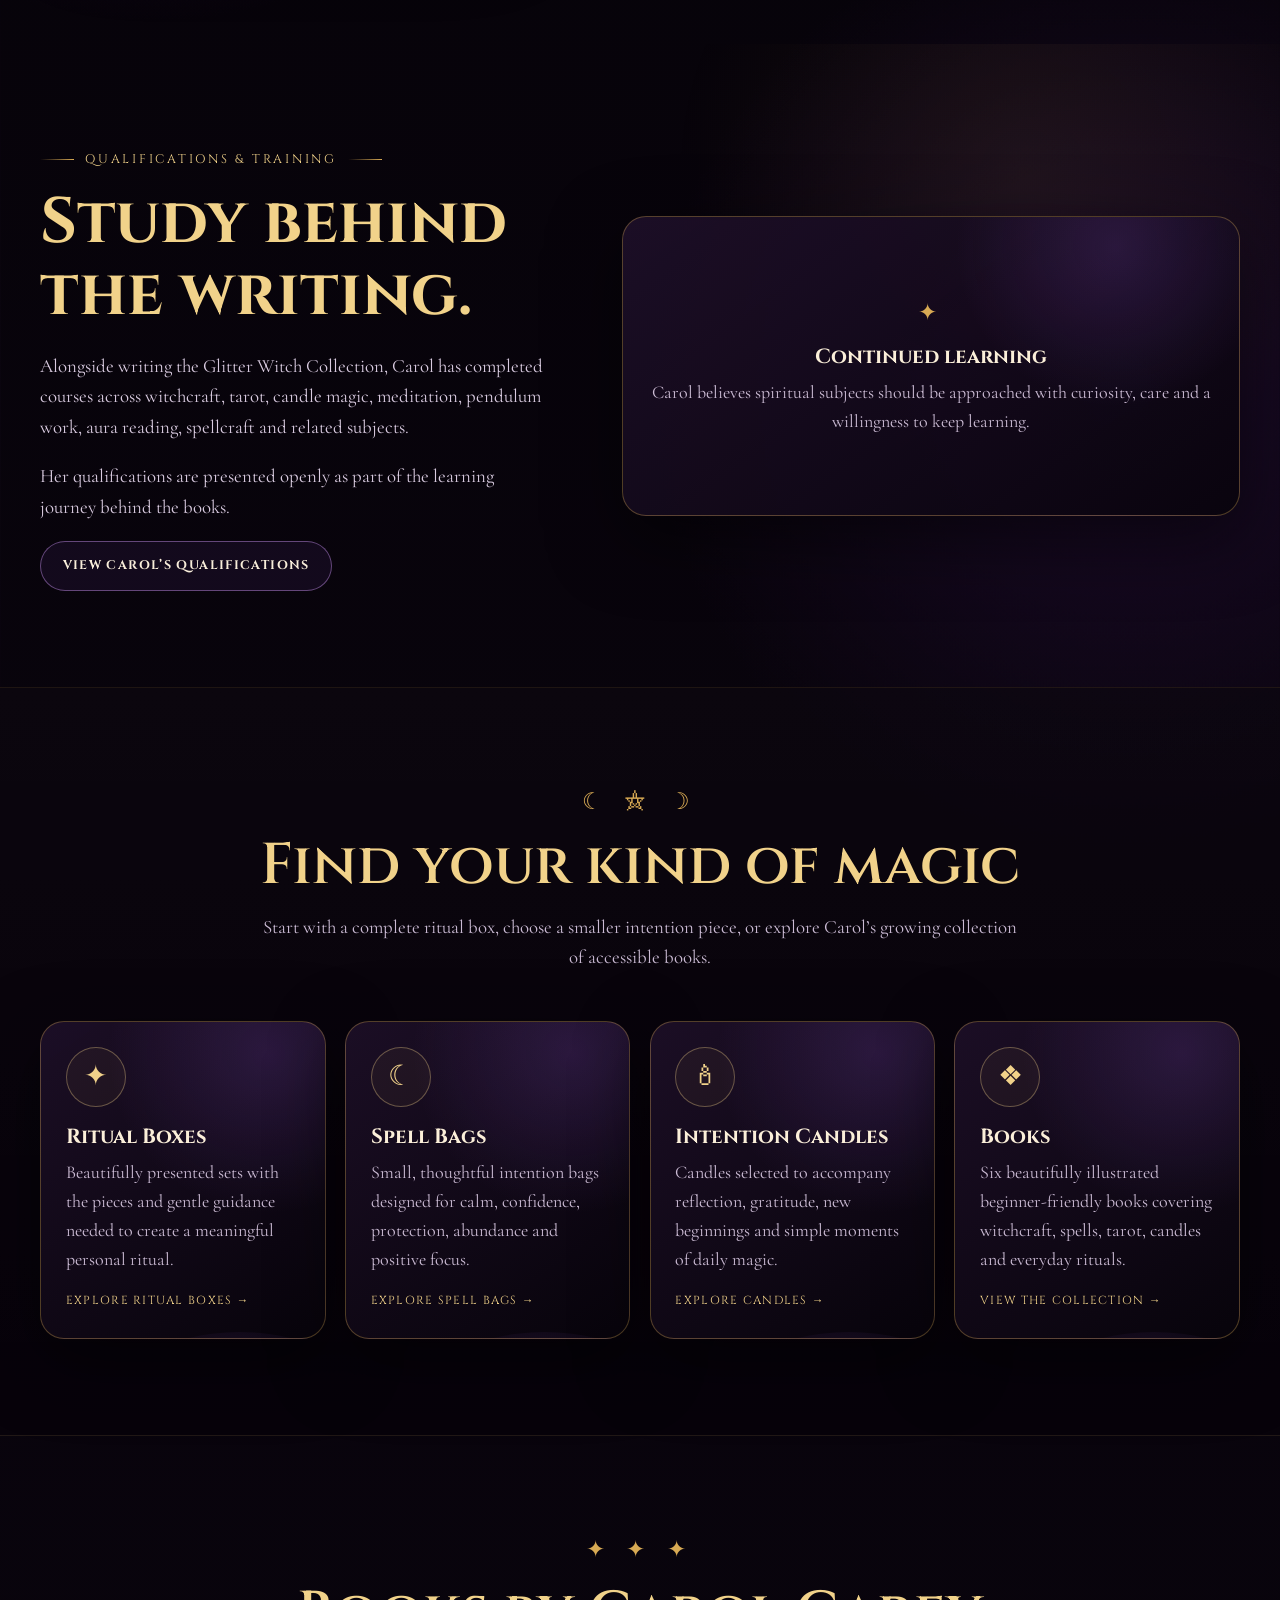
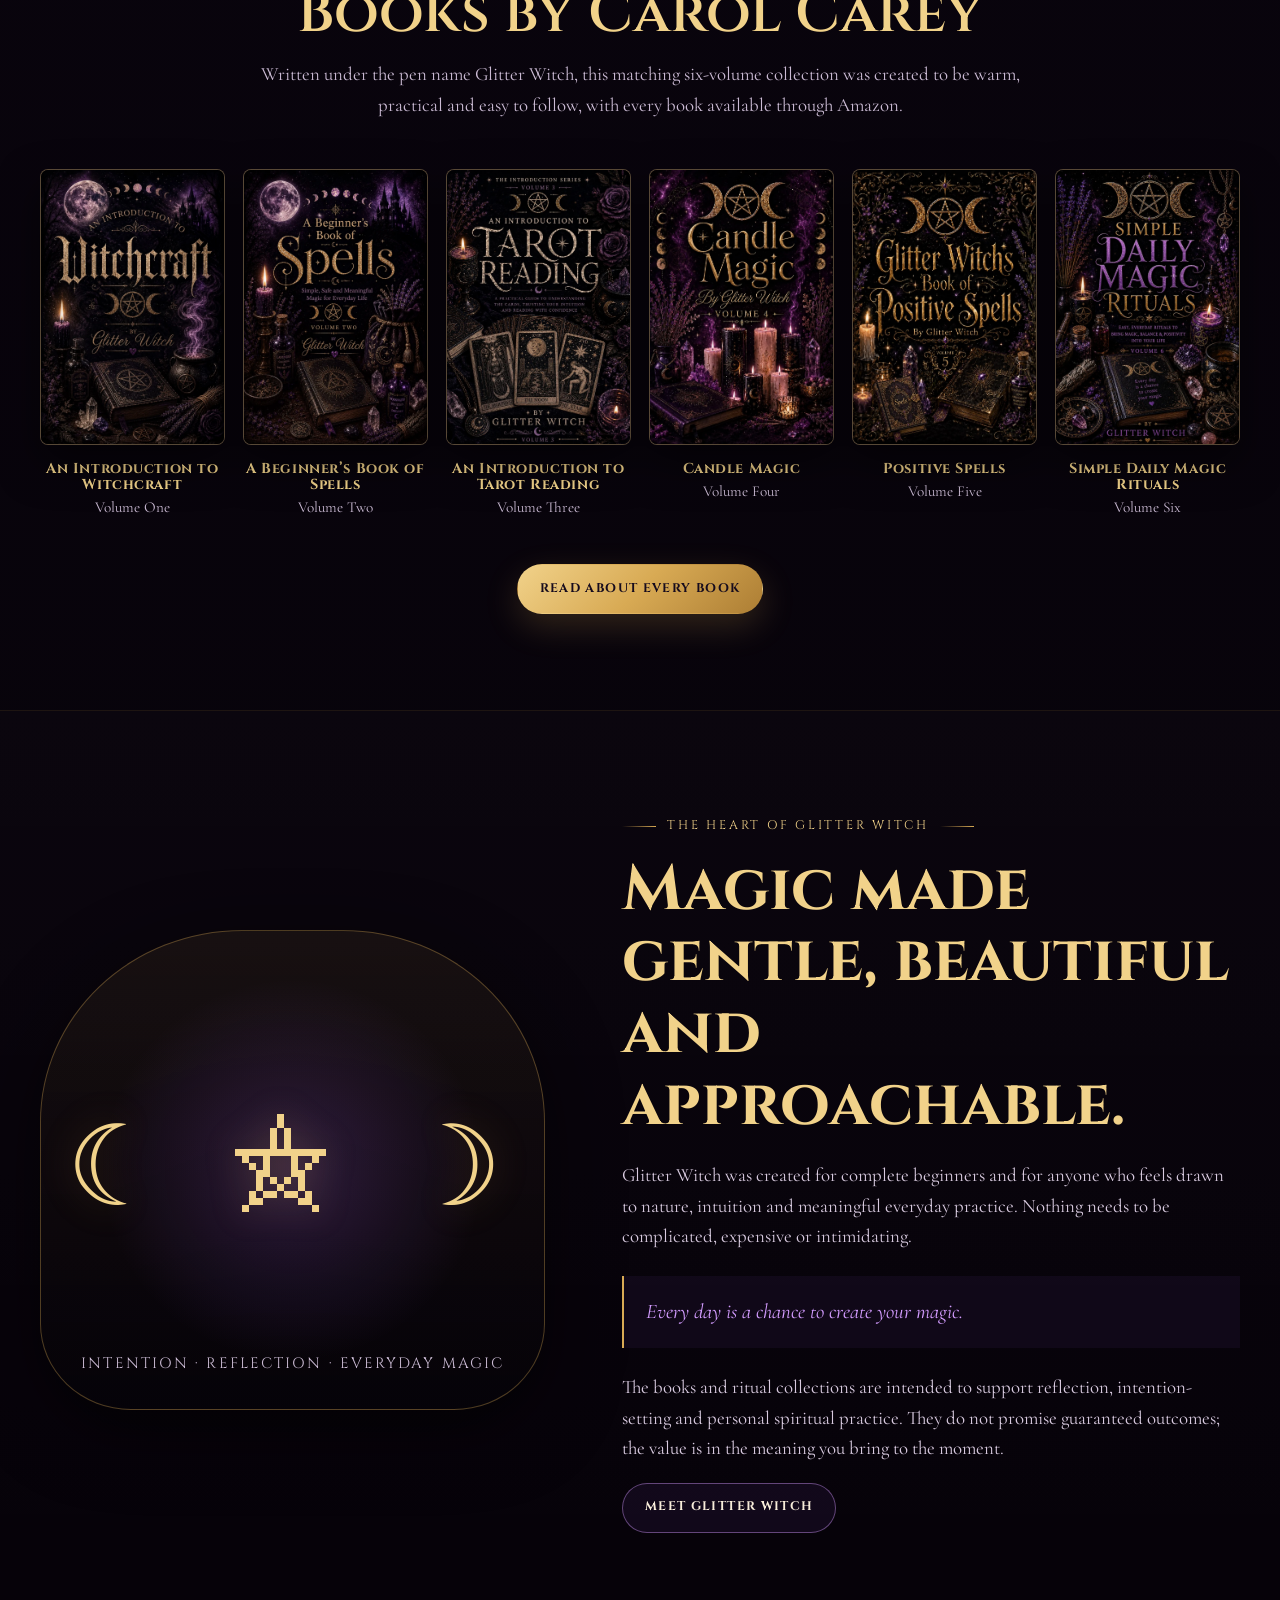
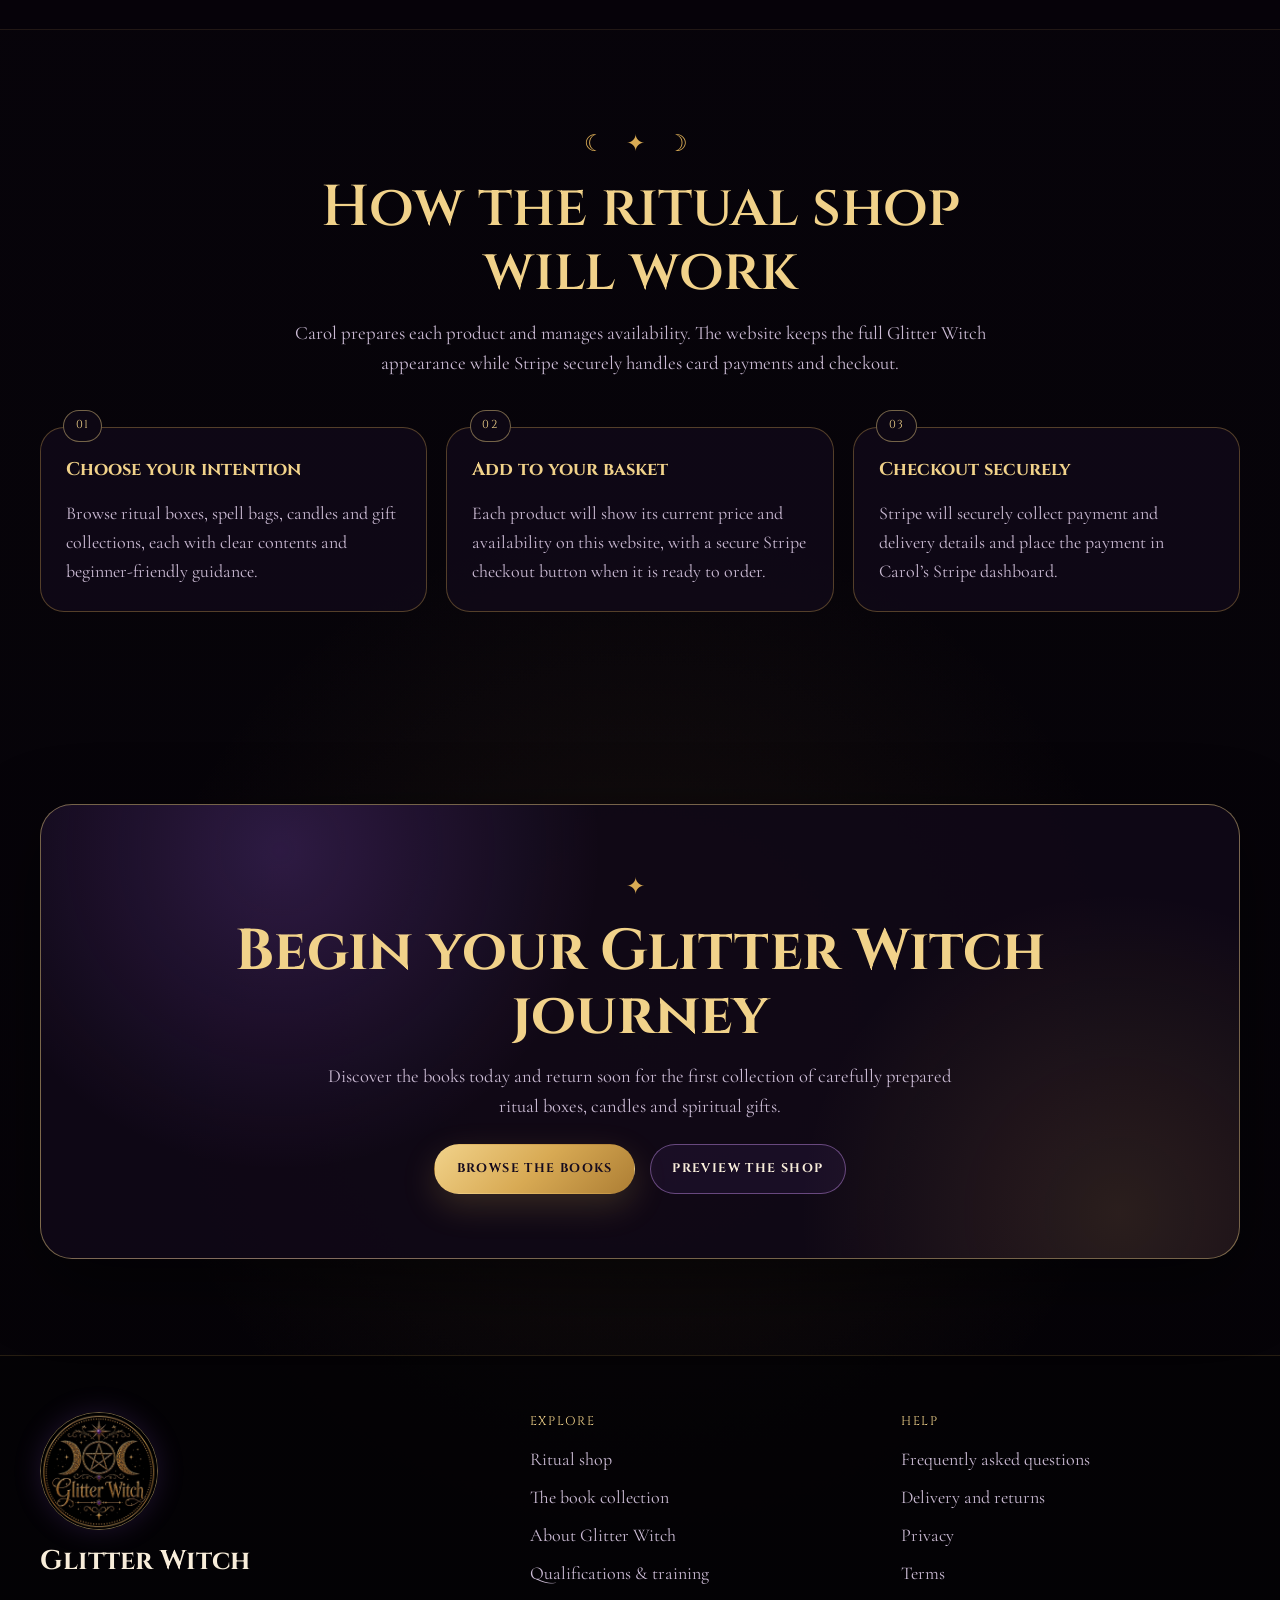
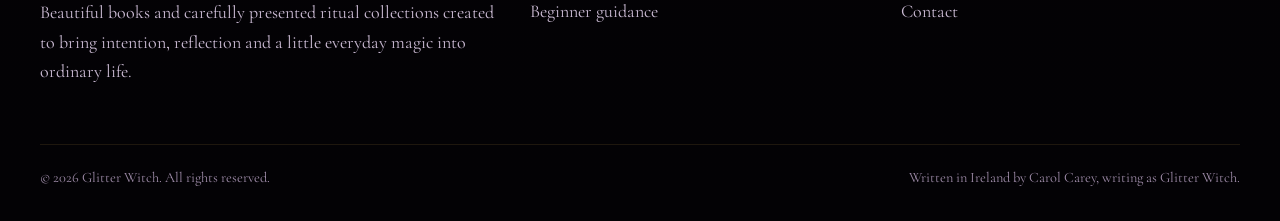
==== commit 96cb31ba: "Add files via upload" ====
--- a/index.html
+++ b/index.html
@@ -36,6 +36,7 @@
       <a href="shop.html">Shop</a>
       <a href="books.html">Books</a>
       <a href="about.html">Author</a>
+      <a href="qualifications.html">Qualifications</a>
       <a href="guidance.html">Guidance</a>
       <a href="faq.html">FAQ</a>
       <a href="contact.html">Contact</a>
@@ -86,7 +87,22 @@
   </div>
 </section>
 
-
+<section class="section qualifications-preview">
+  <div class="container split-grid">
+    <div class="prose reveal">
+      <div class="eyebrow">Qualifications &amp; Training</div>
+      <h2>Study behind the writing.</h2>
+      <p>Alongside writing the Glitter Witch Collection, Carol has completed courses across witchcraft, tarot, candle magic, meditation, pendulum work, aura reading, spellcraft and related subjects.</p>
+      <p>Her qualifications are presented openly as part of the learning journey behind the books.</p>
+      <a class="btn btn-secondary" href="qualifications.html">View Carol’s qualifications</a>
+    </div>
+    <div class="info-card reveal qualifications-preview-card">
+      <span class="section-symbol" aria-hidden="true">✦</span>
+      <h3>Continued learning</h3>
+      <p>Carol believes spiritual subjects should be approached with curiosity, care and a willingness to keep learning.</p>
+    </div>
+  </div>
+</section>
 
 <section class="section section-dark">
   <div class="container">
@@ -225,6 +241,7 @@
           <a href="shop.html">Ritual shop</a>
           <a href="books.html">The book collection</a>
           <a href="about.html">About Glitter Witch</a>
+          <a href="qualifications.html">Qualifications &amp; training</a>
           <a href="guidance.html">Beginner guidance</a>
         </div>
       </div>
--- a/styles.css
+++ b/styles.css
@@ -1097,3 +1097,90 @@
   .brand-copy span{display:none}
   .footer-logo{width:96px;height:96px}
 }
+
+
+/* Qualifications and certificates */
+.qualifications-hero {
+  background:
+    radial-gradient(circle at 50% 0%, rgba(155,93,229,.17), transparent 30rem);
+}
+
+.qualifications-intro {
+  align-items: center;
+}
+
+.qualifications-preview {
+  background:
+    radial-gradient(circle at 80% 20%, rgba(216,170,84,.08), transparent 22rem);
+}
+
+.qualifications-preview-card {
+  min-height: 300px;
+  display: grid;
+  align-content: center;
+  text-align: center;
+}
+
+.certificate-grid {
+  display: grid;
+  grid-template-columns: repeat(3, minmax(0, 1fr));
+  gap: 1.4rem;
+}
+
+.certificate-card {
+  overflow: hidden;
+  border: 1px solid var(--line);
+  border-radius: var(--radius);
+  background:
+    radial-gradient(circle at 80% 10%, rgba(155,93,229,.14), transparent 12rem),
+    rgba(18,9,25,.82);
+  box-shadow: var(--shadow);
+  transition: transform .25s ease, border-color .25s ease;
+}
+
+.certificate-card:hover {
+  transform: translateY(-6px);
+  border-color: rgba(241,210,138,.58);
+}
+
+.certificate-image-link {
+  display: block;
+  padding: .85rem;
+  background: rgba(3,2,5,.75);
+}
+
+.certificate-card img {
+  width: 100%;
+  aspect-ratio: 4 / 3;
+  object-fit: contain;
+  border: 1px solid rgba(241,210,138,.22);
+  border-radius: 10px;
+  background: #f4efe7;
+}
+
+.certificate-copy {
+  padding: 1.35rem;
+}
+
+.certificate-copy h2 {
+  margin-bottom: .65rem;
+  color: var(--gold-light);
+  font-size: 1.15rem;
+}
+
+.certificate-copy p {
+  margin: 0;
+  color: var(--muted);
+}
+
+@media (max-width: 1040px) {
+  .certificate-grid {
+    grid-template-columns: repeat(2, minmax(0, 1fr));
+  }
+}
+
+@media (max-width: 620px) {
+  .certificate-grid {
+    grid-template-columns: 1fr;
+  }
+}
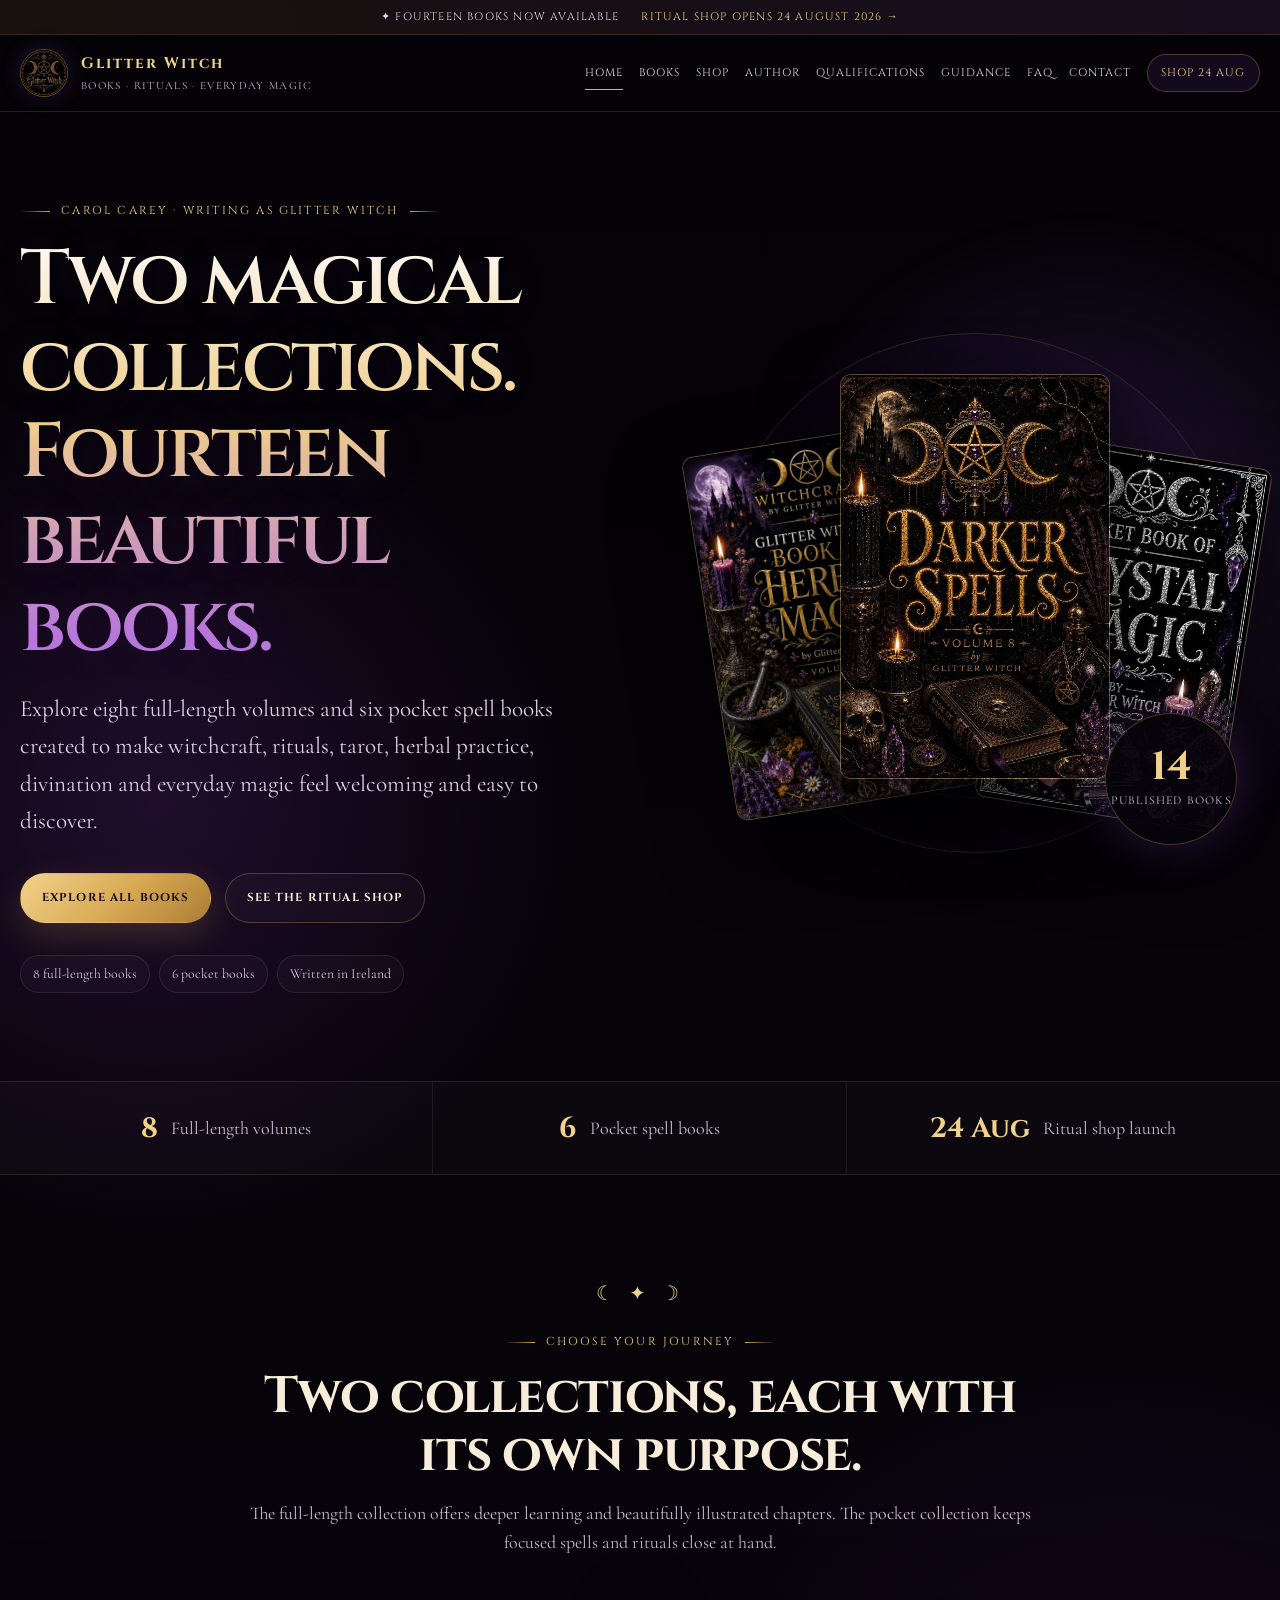
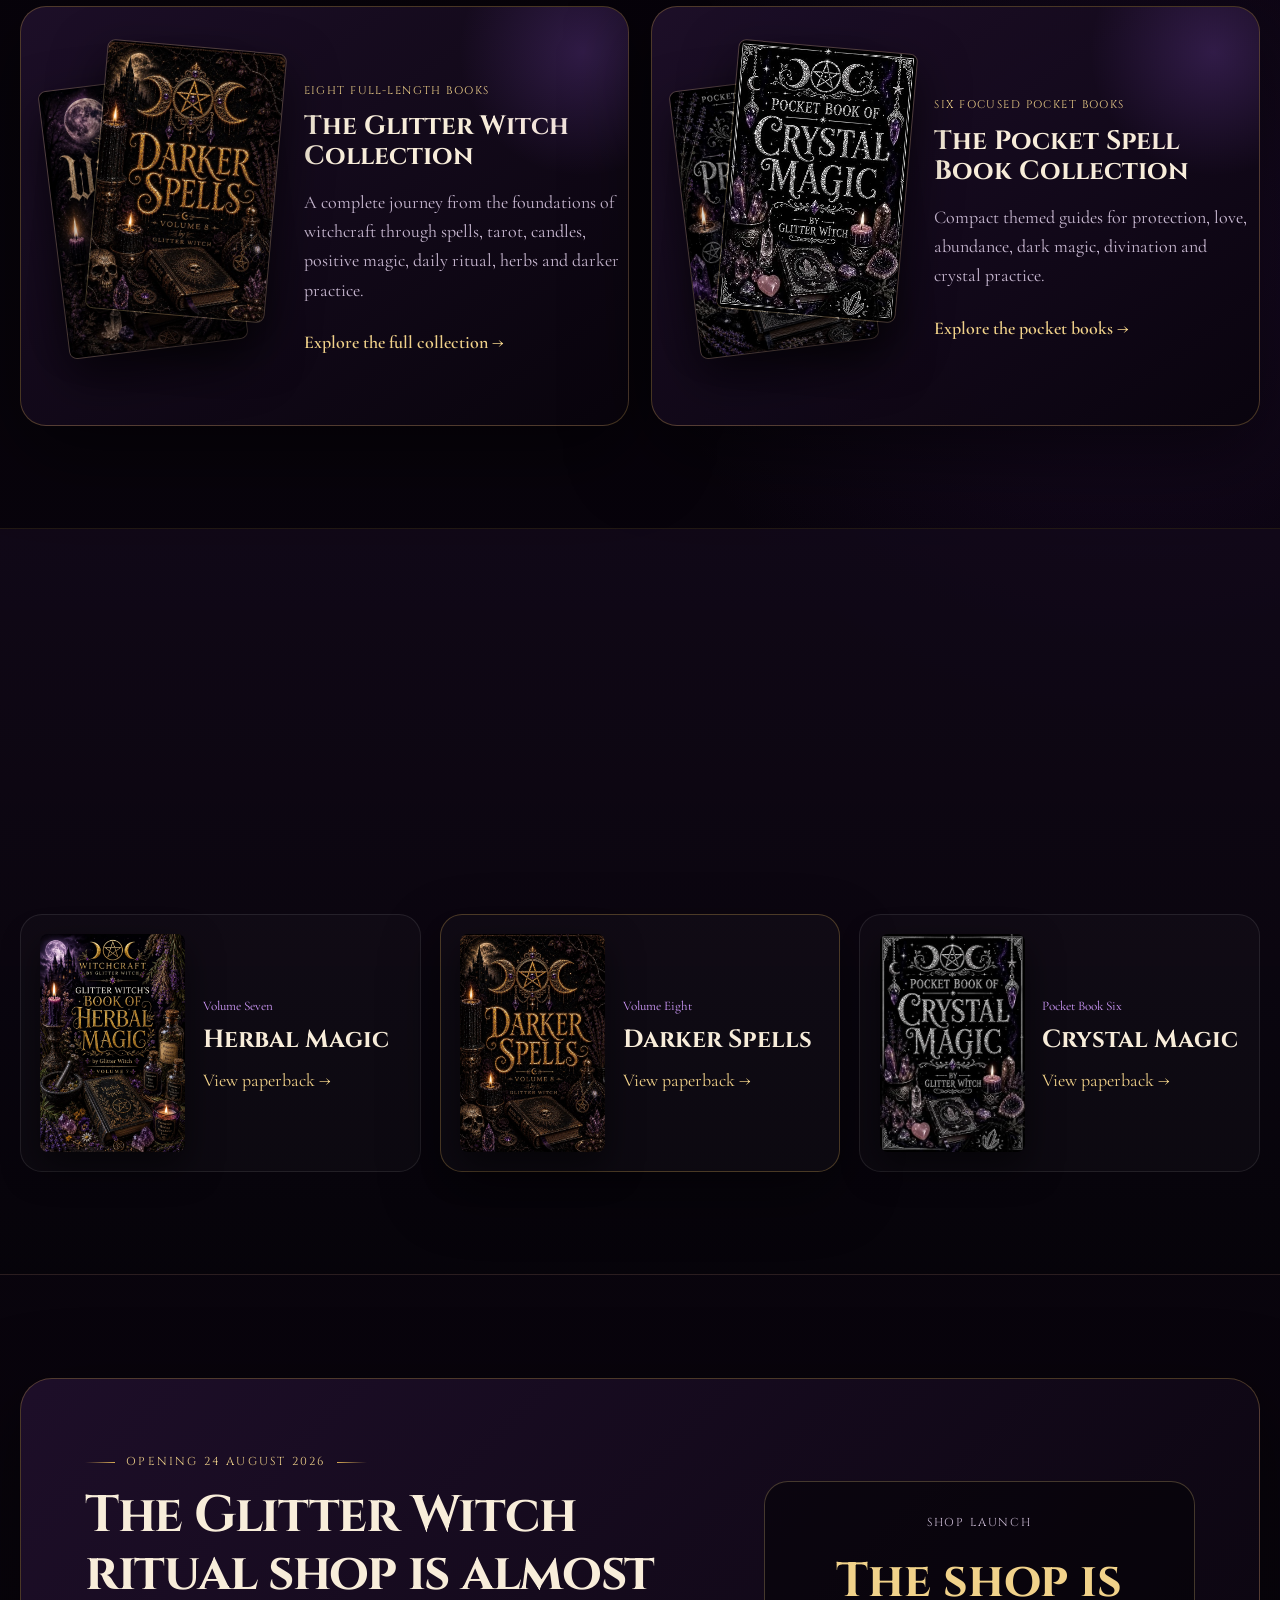
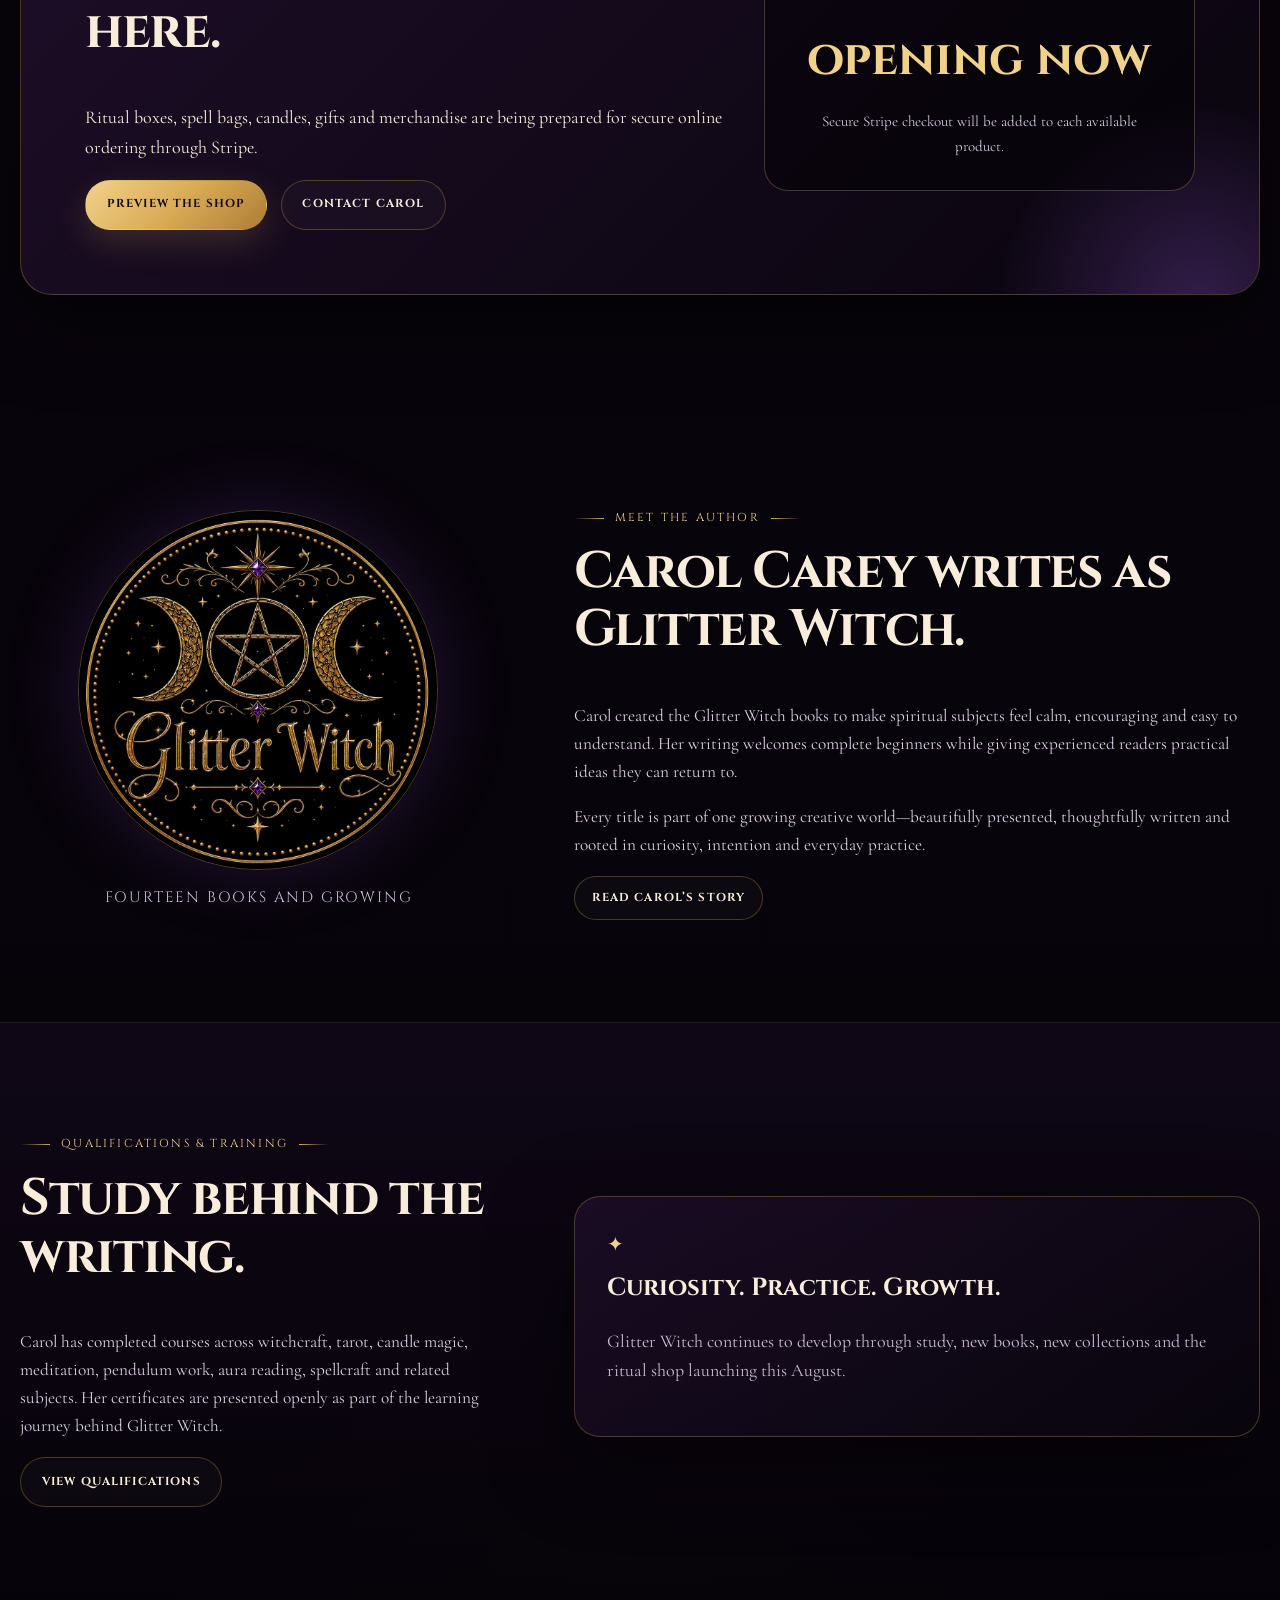
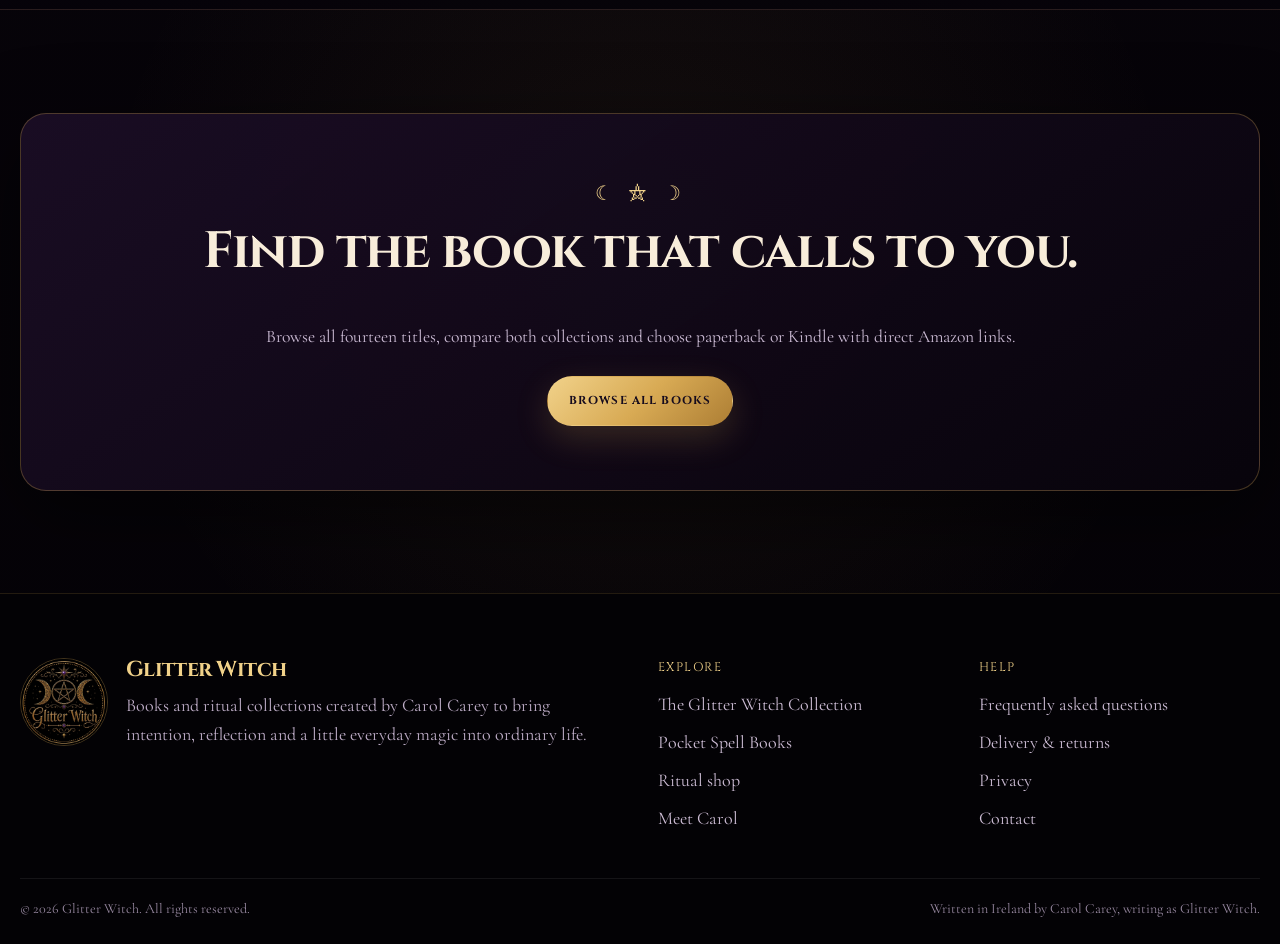
==== commit d22e7177: "Add files via upload" ====
--- a/index.html
+++ b/index.html
@@ -3,12 +3,13 @@
 <head>
   <meta charset="utf-8">
   <meta name="viewport" content="width=device-width, initial-scale=1">
-  <title>Carol Carey, Writing as Glitter Witch | Books and Everyday Magic</title>
-  <meta name="description" content="Meet Carol Carey, writing as Glitter Witch, author of a six-book beginner-friendly collection covering witchcraft, spells, tarot, candle magic and everyday rituals.">
+  <title>Glitter Witch | Fourteen Books, Two Magical Collections</title>
+  <meta name="description" content="The official home of Carol Carey, writing as Glitter Witch. Explore eight full-length books, six pocket spell books and the ritual shop opening 24 August 2026.">
   <meta name="theme-color" content="#09040d">
   <link rel="canonical" href="https://glitterwitch.ie/">
   <meta property="og:type" content="website">
-  <meta property="og:title" content="Carol Carey, Writing as Glitter Witch">
+  <meta property="og:title" content="Glitter Witch | Fourteen Books, Two Magical Collections">
+  <meta property="og:description" content="The official home of Carol Carey, writing as Glitter Witch. Explore eight full-length books, six pocket spell books and the ritual shop opening 24 August 2026.">
   <meta property="og:url" content="https://glitterwitch.ie/">
   <meta property="og:site_name" content="Glitter Witch">
   <meta property="og:image" content="https://glitterwitch.ie/assets/images/glitter-witch-social.jpg">
@@ -18,251 +19,81 @@
   <link rel="apple-touch-icon" href="apple-touch-icon.png">
   <link rel="stylesheet" href="styles.css">
 </head>
-<body>
+<body class="home-page">
+<a class="skip-link" href="#main">Skip to content</a>
 
-<a class="skip-link" href="#main">Skip to content</a>
+<div class="announcement"><div class="container"><span>✦ Fourteen books now available</span><a href="shop.html">Ritual shop opens 24 August 2026 →</a></div></div>
 <header class="site-header">
   <div class="container nav-wrap">
-    <a class="brand" href="index.html" aria-current="page" aria-label="Glitter Witch home">
-      <img class="brand-logo" src="assets/images/glitter-witch-logo.jpg" alt="" aria-hidden="true">
-      <span class="brand-copy">
-        <strong>Glitter Witch</strong>
-        <span>Books · Rituals · Everyday Magic</span>
-      </span>
+    <a class="brand" href="index.html" aria-label="Glitter Witch home">
+      <img class="brand-logo" src="assets/images/glitter-witch-logo.jpg" alt="Glitter Witch emblem">
+      <span class="brand-copy"><strong>Glitter Witch</strong><span>Books · Rituals · Everyday Magic</span></span>
     </a>
     <button class="menu-toggle" type="button" aria-expanded="false" aria-controls="site-navigation" aria-label="Open menu">☰</button>
     <nav class="site-nav" id="site-navigation" aria-label="Main navigation">
-      <a href="index.html">Home</a>
-      <a href="shop.html">Shop</a>
-      <a href="books.html">Books</a>
-      <a href="about.html">Author</a>
-      <a href="qualifications.html">Qualifications</a>
-      <a href="guidance.html">Guidance</a>
-      <a href="faq.html">FAQ</a>
-      <a href="contact.html">Contact</a>
-      <a class="nav-shop" href="shop.html">Shop now</a>
+      <a href="index.html" aria-current="page">Home</a><a href="books.html">Books</a><a href="shop.html">Shop</a><a href="about.html">Author</a><a href="qualifications.html">Qualifications</a><a href="guidance.html">Guidance</a><a href="faq.html">FAQ</a><a href="contact.html">Contact</a>
+      <a class="nav-shop" href="shop.html">Shop 24 Aug</a>
     </nav>
   </div>
 </header>
 
 <main id="main">
-
-<section class="hero">
+<section class="hero hero-home">
   <div class="container hero-grid">
     <div class="hero-copy reveal">
       <div class="eyebrow">Carol Carey · Writing as Glitter Witch</div>
-      <h1>A little magic for every day.</h1>
-      <p class="hero-lead">Welcome to the official home of Carol Carey’s six-book Introduction Series, written under the pen name Glitter Witch to make witchcraft, spells, tarot, candle magic and everyday rituals feel welcoming, practical and easy to explore.</p>
-      <div class="button-row">
-        <a class="btn btn-primary" href="shop.html">Explore the ritual shop</a>
-        <a class="btn btn-secondary" href="books.html">Discover all six books</a>
-      </div>
-      <div class="hero-notes">
-        <span>Beginner-friendly</span>
-        <span>Beautifully presented</span>
-        <span>Written in Ireland</span>
-      </div>
+      <h1>Two magical collections. Fourteen beautiful books.</h1>
+      <p class="hero-lead">Explore eight full-length volumes and six pocket spell books created to make witchcraft, rituals, tarot, herbal practice, divination and everyday magic feel welcoming and easy to discover.</p>
+      <div class="button-row"><a class="btn btn-primary" href="books.html">Explore all books</a><a class="btn btn-secondary" href="shop.html">See the ritual shop</a></div>
+      <div class="hero-notes"><span>8 full-length books</span><span>6 pocket books</span><span>Written in Ireland</span></div>
     </div>
-    <div class="hero-art reveal" aria-label="The Glitter Witch book collection">
-      <div class="hero-aura" aria-hidden="true"></div>
-      <img class="floating-cover left" src="assets/covers/volume-5-positive-spells.webp" alt="Glitter Witch's Book of Positive Spells cover">
-      <img class="main-cover" src="assets/covers/volume-6-daily-magic.webp" alt="Simple Daily Magic Rituals, Volume Six, by Glitter Witch">
-      <img class="floating-cover right" src="assets/covers/volume-4-candle-magic.webp" alt="Candle Magic cover">
-      <div class="release-badge">Latest release<br>Volume Six</div>
+    <div class="hero-library reveal" aria-label="Selected Glitter Witch book covers">
+      <div class="orbit orbit-one" aria-hidden="true"></div><div class="orbit orbit-two" aria-hidden="true"></div>
+      <img class="hero-book hero-book-left" src="assets/covers/volume-7-herbal-magic.webp" alt="Glitter Witch's Book of Herbal Magic cover">
+      <img class="hero-book hero-book-centre" src="assets/covers/volume-8-darker-spells.webp" alt="Darker Spells cover">
+      <img class="hero-book hero-book-right" src="assets/covers/pocket-6-crystal-magic.webp" alt="Pocket Book of Crystal Magic cover">
+      <div class="hero-seal"><strong>14</strong><span>published books</span></div>
     </div>
   </div>
 </section>
-
-
-<section class="section author-intro">
-  <div class="container story-grid">
-    <div class="story-emblem logo-emblem reveal"><img src="assets/images/glitter-witch-logo.jpg" alt="Glitter Witch logo"><small>Author of six books</small></div>
-    <div class="prose reveal">
-      <div class="eyebrow">Meet the author</div>
-      <h2>Carol Carey writes as Glitter Witch.</h2>
-      <p>Carol created the Glitter Witch books especially for complete beginners. Her aim is to make spiritual learning feel calm, encouraging and easy to understand, without losing the sense of wonder that first draws people to it.</p>
-      <p>Her six-volume Introduction Series guides readers through witchcraft, spells, tarot, candle magic, positive spellwork and simple daily rituals. Every title is part of Carol’s own growing collection.</p>
-      <a class="btn btn-secondary btn-small" href="about.html">Read Carol’s story</a>
+<section class="stats-strip"><div class="container stats-grid"><div><strong>8</strong><span>Full-length volumes</span></div><div><strong>6</strong><span>Pocket spell books</span></div><div><strong>24 Aug</strong><span>Ritual shop launch</span></div></div></section>
+<section class="section collections-intro">
+  <div class="container"><div class="section-heading reveal"><span class="section-symbol">☾ ✦ ☽</span><div class="eyebrow">Choose your journey</div><h2>Two collections, each with its own purpose.</h2><p>The full-length collection offers deeper learning and beautifully illustrated chapters. The pocket collection keeps focused spells and rituals close at hand.</p></div>
+  <div class="collection-gates">
+    <article class="collection-gate main-gate reveal"><div class="gate-covers"><img src="assets/covers/volume-1-introduction-to-witchcraft.webp" alt="An Introduction to Witchcraft"><img src="assets/covers/volume-8-darker-spells.webp" alt="Darker Spells"></div><div><span class="volume-label">Eight full-length books</span><h3>The Glitter Witch Collection</h3><p>A complete journey from the foundations of witchcraft through spells, tarot, candles, positive magic, daily ritual, herbs and darker practice.</p><a class="card-link" href="books.html#main-collection">Explore the full collection →</a></div></article>
+    <article class="collection-gate pocket-gate reveal"><div class="gate-covers"><img src="assets/covers/pocket-1-protection.webp" alt="Pocket Book of Protection Spells"><img src="assets/covers/pocket-6-crystal-magic.webp" alt="Pocket Book of Crystal Magic"></div><div><span class="volume-label">Six focused pocket books</span><h3>The Pocket Spell Book Collection</h3><p>Compact themed guides for protection, love, abundance, dark magic, divination and crystal practice.</p><a class="card-link" href="books.html#pocket-collection">Explore the pocket books →</a></div></article>
+  </div></div>
+</section>
+<section class="section section-dark latest-section"><div class="container"><div class="section-heading reveal"><div class="eyebrow">Newest releases</div><h2>The Glitter Witch world keeps growing.</h2><p>The latest titles bring herbal knowledge, deeper shadow work and practical crystal magic into Carol’s expanding catalogue.</p></div><div class="latest-grid">
+  <article class="latest-card reveal"><img src="assets/covers/volume-7-herbal-magic.webp" alt="Herbal Magic cover"><div><span>Volume Seven</span><h3>Herbal Magic</h3><a href="https://www.amazon.ie/dp/B0HC3894LC" target="_blank" rel="noopener">View paperback →</a></div></article>
+  <article class="latest-card featured reveal"><img src="assets/covers/volume-8-darker-spells.webp" alt="Darker Spells cover"><div><span>Volume Eight</span><h3>Darker Spells</h3><a href="https://www.amazon.ie/dp/B0HC7MRP8V" target="_blank" rel="noopener">View paperback →</a></div></article>
+  <article class="latest-card reveal"><img src="assets/covers/pocket-6-crystal-magic.webp" alt="Crystal Magic cover"><div><span>Pocket Book Six</span><h3>Crystal Magic</h3><a href="https://www.amazon.ie/dp/B0HCCVDSW7" target="_blank" rel="noopener">View paperback →</a></div></article>
+</div></div></section>
+<section class="section shop-launch"><div class="container launch-panel reveal"><div><div class="eyebrow">Opening 24 August 2026</div><h2>The Glitter Witch ritual shop is almost here.</h2><p>Ritual boxes, spell bags, candles, gifts and merchandise are being prepared for secure online ordering through Stripe.</p><div class="button-row"><a class="btn btn-primary" href="shop.html">Preview the shop</a><a class="btn btn-secondary" href="contact.html">Contact Carol</a></div></div><div class="countdown-card"><span>Shop launch</span><strong data-countdown>24 August 2026</strong><small>Secure Stripe checkout will be added to each available product.</small></div></div></section>
+<section class="section"><div class="container story-grid"><div class="story-emblem logo-emblem reveal"><img src="assets/images/glitter-witch-logo.jpg" alt="Glitter Witch logo"><small>Fourteen books and growing</small></div><div class="prose reveal"><div class="eyebrow">Meet the author</div><h2>Carol Carey writes as Glitter Witch.</h2><p>Carol created the Glitter Witch books to make spiritual subjects feel calm, encouraging and easy to understand. Her writing welcomes complete beginners while giving experienced readers practical ideas they can return to.</p><p>Every title is part of one growing creative world—beautifully presented, thoughtfully written and rooted in curiosity, intention and everyday practice.</p><a class="btn btn-secondary btn-small" href="about.html">Read Carol’s story</a></div></div></section>
+<section class="section section-dark"><div class="container split-grid"><div class="prose reveal"><div class="eyebrow">Qualifications & training</div><h2>Study behind the writing.</h2><p>Carol has completed courses across witchcraft, tarot, candle magic, meditation, pendulum work, aura reading, spellcraft and related subjects. Her certificates are presented openly as part of the learning journey behind Glitter Witch.</p><a class="btn btn-secondary" href="qualifications.html">View qualifications</a></div><div class="info-card reveal"><span class="section-symbol">✦</span><h3>Curiosity. Practice. Growth.</h3><p>Glitter Witch continues to develop through study, new books, new collections and the ritual shop launching this August.</p></div></div></section>
+<section class="section"><div class="container cta-panel reveal"><span class="section-symbol">☾ ⛤ ☽</span><h2>Find the book that calls to you.</h2><p>Browse all fourteen titles, compare both collections and choose paperback or Kindle with direct Amazon links.</p><a class="btn btn-primary" href="books.html">Browse all books</a></div></section>
+</main>
+<footer class="site-footer">
+  <div class="container footer-grid">
+    <div class="footer-brand">
+      <img class="footer-logo" src="assets/images/glitter-witch-logo.jpg" alt="Glitter Witch logo" loading="lazy">
+      <div><h2>Glitter Witch</h2><p>Books and ritual collections created by Carol Carey to bring intention, reflection and a little everyday magic into ordinary life.</p></div>
     </div>
+    <div><div class="footer-title">Explore</div><div class="footer-links">
+      <a href="books.html#main-collection">The Glitter Witch Collection</a>
+      <a href="books.html#pocket-collection">Pocket Spell Books</a>
+      <a href="shop.html">Ritual shop</a>
+      <a href="about.html">Meet Carol</a>
+    </div></div>
+    <div><div class="footer-title">Help</div><div class="footer-links">
+      <a href="faq.html">Frequently asked questions</a>
+      <a href="policies.html#delivery">Delivery & returns</a>
+      <a href="policies.html#privacy">Privacy</a>
+      <a href="contact.html">Contact</a>
+    </div></div>
   </div>
-</section>
-
-<section class="section qualifications-preview">
-  <div class="container split-grid">
-    <div class="prose reveal">
-      <div class="eyebrow">Qualifications &amp; Training</div>
-      <h2>Study behind the writing.</h2>
-      <p>Alongside writing the Glitter Witch Collection, Carol has completed courses across witchcraft, tarot, candle magic, meditation, pendulum work, aura reading, spellcraft and related subjects.</p>
-      <p>Her qualifications are presented openly as part of the learning journey behind the books.</p>
-      <a class="btn btn-secondary" href="qualifications.html">View Carol’s qualifications</a>
-    </div>
-    <div class="info-card reveal qualifications-preview-card">
-      <span class="section-symbol" aria-hidden="true">✦</span>
-      <h3>Continued learning</h3>
-      <p>Carol believes spiritual subjects should be approached with curiosity, care and a willingness to keep learning.</p>
-    </div>
-  </div>
-</section>
-
-<section class="section section-dark">
-  <div class="container">
-    <div class="section-heading reveal">
-      <span class="section-symbol" aria-hidden="true">☾ ⛤ ☽</span>
-      <h2>Find your kind of magic</h2>
-      <p>Start with a complete ritual box, choose a smaller intention piece, or explore Carol’s growing collection of accessible books.</p>
-    </div>
-    <div class="category-grid">
-      <article class="category-card reveal">
-        <div class="card-icon" aria-hidden="true">✦</div>
-        <h3>Ritual Boxes</h3>
-        <p>Beautifully presented sets with the pieces and gentle guidance needed to create a meaningful personal ritual.</p>
-        <a class="card-link" href="shop.html">Explore ritual boxes →</a>
-      </article>
-      <article class="category-card reveal">
-        <div class="card-icon" aria-hidden="true">☾</div>
-        <h3>Spell Bags</h3>
-        <p>Small, thoughtful intention bags designed for calm, confidence, protection, abundance and positive focus.</p>
-        <a class="card-link" href="shop.html">Explore spell bags →</a>
-      </article>
-      <article class="category-card reveal">
-        <div class="card-icon" aria-hidden="true">🕯</div>
-        <h3>Intention Candles</h3>
-        <p>Candles selected to accompany reflection, gratitude, new beginnings and simple moments of daily magic.</p>
-        <a class="card-link" href="shop.html">Explore candles →</a>
-      </article>
-      <article class="category-card reveal">
-        <div class="card-icon" aria-hidden="true">❖</div>
-        <h3>Books</h3>
-        <p>Six beautifully illustrated beginner-friendly books covering witchcraft, spells, tarot, candles and everyday rituals.</p>
-        <a class="card-link" href="books.html">View the collection →</a>
-      </article>
-    </div>
-  </div>
-</section>
-
-<section class="section">
-  <div class="container">
-    <div class="section-heading reveal">
-      <span class="section-symbol" aria-hidden="true">✦ ✦ ✦</span>
-      <h2>Books by Carol Carey</h2>
-      <p>Written under the pen name Glitter Witch, this matching six-volume collection was created to be warm, practical and easy to follow, with every book available through Amazon.</p>
-    </div>
-    <div class="book-grid">
-      <article class="book-card reveal">
-        <div class="book-cover-wrap"><img src="assets/covers/volume-1-introduction-to-witchcraft.webp" alt="An Introduction to Witchcraft book cover" loading="lazy"></div>
-        <h3>An Introduction to Witchcraft</h3><p>Volume One</p>
-      </article>
-      <article class="book-card reveal">
-        <div class="book-cover-wrap"><img src="assets/covers/volume-2-beginners-book-of-spells.webp" alt="A Beginner's Book of Spells book cover" loading="lazy"></div>
-        <h3>A Beginner’s Book of Spells</h3><p>Volume Two</p>
-      </article>
-      <article class="book-card reveal">
-        <div class="book-cover-wrap"><img src="assets/covers/volume-3-tarot-reading.webp" alt="An Introduction to Tarot Reading book cover" loading="lazy"></div>
-        <h3>An Introduction to Tarot Reading</h3><p>Volume Three</p>
-      </article>
-      <article class="book-card reveal">
-        <div class="book-cover-wrap"><img src="assets/covers/volume-4-candle-magic.webp" alt="Candle Magic book cover" loading="lazy"></div>
-        <h3>Candle Magic</h3><p>Volume Four</p>
-      </article>
-      <article class="book-card reveal">
-        <div class="book-cover-wrap"><img src="assets/covers/volume-5-positive-spells.webp" alt="Glitter Witch's Book of Positive Spells book cover" loading="lazy"></div>
-        <h3>Positive Spells</h3><p>Volume Five</p>
-      </article>
-      <article class="book-card reveal">
-        <div class="book-cover-wrap"><img src="assets/covers/volume-6-daily-magic.webp" alt="Simple Daily Magic Rituals book cover" loading="lazy"></div>
-        <h3>Simple Daily Magic Rituals</h3><p>Volume Six</p>
-      </article>
-    </div>
-    <div class="button-row" style="justify-content:center; margin-top:2rem">
-      <a class="btn btn-primary" href="books.html">Read about every book</a>
-    </div>
-  </div>
-</section>
-
-<section class="section section-dark">
-  <div class="container story-grid">
-    <div class="story-emblem reveal" aria-hidden="true">
-      <div class="moon">☾ ⛤ ☽</div>
-      <small>Intention · Reflection · Everyday Magic</small>
-    </div>
-    <div class="prose reveal">
-      <div class="eyebrow">The heart of Glitter Witch</div>
-      <h2>Magic made gentle, beautiful and approachable.</h2>
-      <p>Glitter Witch was created for complete beginners and for anyone who feels drawn to nature, intuition and meaningful everyday practice. Nothing needs to be complicated, expensive or intimidating.</p>
-      <blockquote class="quote">Every day is a chance to create your magic.</blockquote>
-      <p>The books and ritual collections are intended to support reflection, intention-setting and personal spiritual practice. They do not promise guaranteed outcomes; the value is in the meaning you bring to the moment.</p>
-      <a class="btn btn-secondary" href="about.html">Meet Glitter Witch</a>
-    </div>
-  </div>
-</section>
-
-<section class="section">
-  <div class="container">
-    <div class="section-heading reveal">
-      <span class="section-symbol" aria-hidden="true">☾ ✦ ☽</span>
-      <h2>How the ritual shop will work</h2>
-      <p>Carol prepares each product and manages availability. The website keeps the full Glitter Witch appearance while Stripe securely handles card payments and checkout.</p>
-    </div>
-    <div class="steps">
-      <article class="step reveal"><h3>Choose your intention</h3><p>Browse ritual boxes, spell bags, candles and gift collections, each with clear contents and beginner-friendly guidance.</p></article>
-      <article class="step reveal"><h3>Add to your basket</h3><p>Each product will show its current price and availability on this website, with a secure Stripe checkout button when it is ready to order.</p></article>
-      <article class="step reveal"><h3>Checkout securely</h3><p>Stripe will securely collect payment and delivery details and place the payment in Carol’s Stripe dashboard.</p></article>
-    </div>
-  </div>
-</section>
-
-<section class="section">
-  <div class="container">
-    <div class="cta-panel reveal">
-      <span class="section-symbol" aria-hidden="true">✦</span>
-      <h2>Begin your Glitter Witch journey</h2>
-      <p>Discover the books today and return soon for the first collection of carefully prepared ritual boxes, candles and spiritual gifts.</p>
-      <div class="button-row" style="justify-content:center">
-        <a class="btn btn-primary" href="books.html">Browse the books</a>
-        <a class="btn btn-secondary" href="shop.html">Preview the shop</a>
-      </div>
-    </div>
-  </div>
-</section>
-
-</main>
-
-<footer class="site-footer">
-  <div class="container">
-    <div class="footer-grid">
-      <div class="footer-brand">
-        <img class="footer-logo" src="assets/images/glitter-witch-logo.jpg" alt="Glitter Witch logo" loading="lazy">
-        <h2>Glitter Witch</h2>
-        <p>Beautiful books and carefully presented ritual collections created to bring intention, reflection and a little everyday magic into ordinary life.</p>
-      </div>
-      <div>
-        <div class="footer-title">Explore</div>
-        <div class="footer-links">
-          <a href="shop.html">Ritual shop</a>
-          <a href="books.html">The book collection</a>
-          <a href="about.html">About Glitter Witch</a>
-          <a href="qualifications.html">Qualifications &amp; training</a>
-          <a href="guidance.html">Beginner guidance</a>
-        </div>
-      </div>
-      <div>
-        <div class="footer-title">Help</div>
-        <div class="footer-links">
-          <a href="faq.html">Frequently asked questions</a>
-          <a href="policies.html#delivery">Delivery and returns</a>
-          <a href="policies.html#privacy">Privacy</a>
-          <a href="policies.html#terms">Terms</a>
-          <a href="contact.html">Contact</a>
-        </div>
-      </div>
-    </div>
-    <div class="footer-bottom">
-      <span>© <span data-year></span> Glitter Witch. All rights reserved.</span>
-      <span>Written in Ireland by Carol Carey, writing as Glitter Witch.</span>
-    </div>
-  </div>
+  <div class="container footer-bottom"><span>© <span data-year></span> Glitter Witch. All rights reserved.</span><span>Written in Ireland by Carol Carey, writing as Glitter Witch.</span></div>
 </footer>
 <script src="script.js"></script>
-
-</body>
-</html>
+</body></html>
--- a/styles.css
+++ b/styles.css
@@ -1,1186 +1,358 @@
-@import url('https://fonts.googleapis.com/css2?family=Cinzel:wght@500;600;700&family=Cormorant+Garamond:ital,wght@0,400;0,500;0,600;1,500&display=swap');
+@import url('https://fonts.googleapis.com/css2?family=Cinzel:wght@500;600;700&family=Cormorant+Garamond:ital,wght@0,400;0,500;0,600;1,500;1,600&display=swap');
 
 :root {
   --ink: #050307;
-  --ink-soft: #0d0713;
-  --panel: rgba(19, 10, 27, 0.82);
-  --panel-solid: #140b1d;
+  --ink-2: #0a0510;
+  --panel: rgba(19, 10, 27, .82);
+  --panel-solid: #130a1b;
+  --panel-light: rgba(255,255,255,.045);
   --purple: #9b5de5;
   --purple-light: #d39cff;
-  --purple-deep: #53277c;
+  --purple-deep: #54277d;
   --gold: #d8aa54;
   --gold-light: #f1d28a;
   --cream: #f8edda;
   --muted: #cbbbd4;
-  --line: rgba(216, 170, 84, 0.34);
-  --shadow: 0 22px 70px rgba(0, 0, 0, 0.52);
-  --radius: 24px;
-  --max: 1200px;
+  --line: rgba(216, 170, 84, .30);
+  --soft-line: rgba(255,255,255,.09);
+  --shadow: 0 24px 80px rgba(0,0,0,.52);
+  --radius: 26px;
+  --max: 1240px;
 }
 
 * { box-sizing: border-box; }
-
-html {
-  scroll-behavior: smooth;
-  background: var(--ink);
-}
-
+html { scroll-behavior: smooth; background: var(--ink); }
 body {
   margin: 0;
   min-height: 100vh;
   color: var(--cream);
   background:
-    radial-gradient(circle at 12% 18%, rgba(113, 48, 154, 0.26), transparent 27rem),
-    radial-gradient(circle at 88% 30%, rgba(92, 35, 139, 0.22), transparent 30rem),
-    radial-gradient(circle at 50% 88%, rgba(216, 170, 84, 0.08), transparent 32rem),
-    linear-gradient(180deg, #040206 0%, #09040d 42%, #050307 100%);
+    radial-gradient(circle at 12% 14%, rgba(113,48,154,.24), transparent 27rem),
+    radial-gradient(circle at 88% 32%, rgba(92,35,139,.20), transparent 30rem),
+    radial-gradient(circle at 50% 88%, rgba(216,170,84,.07), transparent 34rem),
+    linear-gradient(180deg,#040206 0%,#09040d 45%,#050307 100%);
   font-family: "Cormorant Garamond", Georgia, serif;
   font-size: 18px;
   line-height: 1.62;
   overflow-x: hidden;
 }
-
 body::before {
   content: "";
   position: fixed;
   inset: 0;
   pointer-events: none;
-  opacity: 0.58;
   z-index: -1;
+  opacity: .52;
   background-image:
-    radial-gradient(circle, rgba(255,255,255,.85) 0 1px, transparent 1.4px),
-    radial-gradient(circle, rgba(214,164,255,.68) 0 1px, transparent 1.5px),
-    radial-gradient(circle, rgba(241,210,138,.7) 0 1px, transparent 1.5px);
-  background-size: 47px 47px, 73px 73px, 113px 113px;
-  background-position: 8px 11px, 31px 14px, 22px 41px;
-}
-
-img {
-  max-width: 100%;
-  display: block;
-}
-
+    radial-gradient(circle,rgba(255,255,255,.86) 0 1px,transparent 1.4px),
+    radial-gradient(circle,rgba(214,164,255,.70) 0 1px,transparent 1.5px),
+    radial-gradient(circle,rgba(241,210,138,.70) 0 1px,transparent 1.5px);
+  background-size: 47px 47px,73px 73px,113px 113px;
+  background-position: 8px 11px,31px 14px,22px 41px;
+}
+img { max-width: 100%; display: block; }
 a { color: inherit; }
-
-button, input, textarea { font: inherit; }
-
-::selection {
-  background: var(--purple);
-  color: white;
-}
-
-.skip-link {
-  position: absolute;
-  left: -9999px;
-  top: 0;
-  z-index: 9999;
-  background: var(--gold-light);
-  color: var(--ink);
-  padding: .75rem 1rem;
-}
-.skip-link:focus { left: 1rem; top: 1rem; }
-
-.container {
-  width: min(calc(100% - 2rem), var(--max));
-  margin-inline: auto;
-}
-
-.site-header {
-  position: sticky;
-  top: 0;
-  z-index: 100;
-  border-bottom: 1px solid rgba(216,170,84,.17);
-  background: rgba(5, 3, 7, .76);
-  backdrop-filter: blur(18px);
-}
-
-.nav-wrap {
-  min-height: 78px;
-  display: flex;
-  align-items: center;
-  justify-content: space-between;
-  gap: 1rem;
-}
-
-.brand {
-  display: inline-flex;
-  align-items: center;
-  gap: .82rem;
-  text-decoration: none;
-}
-
-.brand-symbol {
-  min-width: 84px;
-  color: var(--gold-light);
-  font-size: 1.42rem;
-  letter-spacing: .08em;
-  text-shadow: 0 0 18px rgba(216,170,84,.28);
-}
-
-.brand-copy strong {
-  display: block;
-  font-family: "Cinzel", serif;
-  letter-spacing: .12em;
-  font-size: 1rem;
-  color: var(--gold-light);
-}
-
-.brand-copy span {
-  display: block;
-  margin-top: .05rem;
-  color: var(--muted);
-  font-size: .83rem;
-  letter-spacing: .11em;
-  text-transform: uppercase;
-}
-
-.site-nav {
-  display: flex;
-  align-items: center;
-  gap: 1.2rem;
-}
-
-.site-nav a {
-  position: relative;
-  color: #eadff0;
-  text-decoration: none;
-  font-family: "Cinzel", serif;
-  font-size: .78rem;
-  letter-spacing: .11em;
-  text-transform: uppercase;
-}
-
-.site-nav a::after {
-  content: "";
-  position: absolute;
-  left: 0;
-  right: 100%;
-  bottom: -.48rem;
-  height: 1px;
-  background: linear-gradient(90deg, var(--gold), var(--purple-light));
-  transition: right .25s ease;
-}
-
-.site-nav a:hover::after,
-.site-nav a[aria-current="page"]::after { right: 0; }
-
-.nav-shop {
-  padding: .62rem .95rem;
-  border: 1px solid var(--line);
-  border-radius: 999px;
-  background: rgba(155, 93, 229, .09);
-}
-
-.menu-toggle {
-  display: none;
-  width: 46px;
-  height: 42px;
-  border: 1px solid var(--line);
-  border-radius: 12px;
-  background: rgba(255,255,255,.03);
-  color: var(--gold-light);
-  cursor: pointer;
-}
-
-.hero {
-  position: relative;
-  min-height: calc(100vh - 78px);
-  display: grid;
-  align-items: center;
-  padding: 5.5rem 0 5rem;
-  isolation: isolate;
-}
-
-.hero::after {
-  content: "";
-  position: absolute;
-  z-index: -1;
-  inset: 10% -10% auto auto;
-  width: 42rem;
-  height: 42rem;
-  border-radius: 50%;
-  background: radial-gradient(circle, rgba(155,93,229,.22), transparent 66%);
-  filter: blur(8px);
-}
-
-.hero-grid {
-  display: grid;
-  grid-template-columns: 1.04fr .96fr;
-  gap: clamp(2.5rem, 6vw, 6rem);
-  align-items: center;
-}
-
-.eyebrow {
-  display: inline-flex;
-  align-items: center;
-  gap: .7rem;
-  margin-bottom: 1.15rem;
-  color: var(--gold-light);
-  font-family: "Cinzel", serif;
-  font-size: .78rem;
-  letter-spacing: .22em;
-  text-transform: uppercase;
-}
-
-.eyebrow::before,
-.eyebrow::after {
-  content: "";
-  width: 34px;
-  height: 1px;
-  background: linear-gradient(90deg, transparent, var(--gold));
-}
-
-h1, h2, h3 {
-  font-family: "Cinzel", serif;
-  line-height: 1.12;
-  margin-top: 0;
-}
-
-.hero h1 {
-  max-width: 760px;
-  margin-bottom: 1.2rem;
-  font-size: clamp(3rem, 7vw, 6.4rem);
-  font-weight: 600;
-  letter-spacing: -.04em;
-  background: linear-gradient(180deg, #fff8ea 5%, var(--gold-light) 42%, #b978dd 92%);
-  -webkit-background-clip: text;
-  background-clip: text;
-  color: transparent;
-  text-shadow: 0 0 48px rgba(155,93,229,.14);
-}
-
-.hero-lead {
-  max-width: 680px;
-  margin: 0 0 2rem;
-  color: #ded0e5;
-  font-size: clamp(1.2rem, 2vw, 1.48rem);
-}
-
-.button-row {
-  display: flex;
-  flex-wrap: wrap;
-  gap: .9rem;
-}
-
-.btn {
-  display: inline-flex;
-  align-items: center;
-  justify-content: center;
-  min-height: 50px;
-  padding: .82rem 1.35rem;
-  border: 1px solid transparent;
-  border-radius: 999px;
-  text-decoration: none;
-  font-family: "Cinzel", serif;
-  font-size: .78rem;
-  font-weight: 700;
-  letter-spacing: .11em;
-  text-transform: uppercase;
-  transition: transform .22s ease, box-shadow .22s ease, background .22s ease;
-}
-
-.btn:hover {
-  transform: translateY(-2px);
-}
-
-.btn-primary {
-  color: #160b1d;
-  background: linear-gradient(135deg, var(--gold-light), var(--gold) 50%, #ad7e34);
-  box-shadow: 0 12px 34px rgba(216,170,84,.2);
-}
-
-.btn-primary:hover {
-  box-shadow: 0 18px 42px rgba(216,170,84,.3);
-}
-
-.btn-secondary {
-  color: var(--cream);
-  border-color: rgba(211,156,255,.42);
-  background: rgba(155,93,229,.08);
-}
-
-.btn-small {
-  min-height: 42px;
-  padding: .65rem 1rem;
-  font-size: .7rem;
-}
-
-.hero-notes {
-  display: flex;
-  flex-wrap: wrap;
-  gap: 1rem 1.7rem;
-  margin-top: 2rem;
-  color: var(--muted);
-  font-size: .95rem;
-}
-
-.hero-notes span::before {
-  content: "✦";
-  margin-right: .55rem;
-  color: var(--gold);
-}
-
-.hero-art {
-  position: relative;
-  min-height: 630px;
-  display: grid;
-  place-items: center;
-}
-
-.hero-aura {
-  position: absolute;
-  width: min(94%, 610px);
-  aspect-ratio: 1;
-  border: 1px solid rgba(216,170,84,.14);
-  border-radius: 50%;
-  box-shadow:
-    0 0 0 28px rgba(155,93,229,.035),
-    0 0 0 62px rgba(216,170,84,.025),
-    inset 0 0 70px rgba(155,93,229,.16);
-}
-
-.hero-aura::before {
-  content: "☾  ⛤  ☽";
-  position: absolute;
-  top: -1.2rem;
-  left: 50%;
-  transform: translateX(-50%);
-  color: var(--gold-light);
-  font-size: 1.9rem;
-  letter-spacing: .25em;
-  text-shadow: 0 0 18px rgba(216,170,84,.34);
-  white-space: nowrap;
-}
-
-.main-cover {
-  position: relative;
-  z-index: 2;
-  width: min(72%, 390px);
-  border: 1px solid rgba(241,210,138,.55);
-  border-radius: 8px;
-  box-shadow:
-    0 32px 80px rgba(0,0,0,.64),
-    0 0 44px rgba(155,93,229,.24);
-  transform: rotate(1.2deg);
-}
-
-.floating-cover {
-  position: absolute;
-  z-index: 1;
-  width: min(31%, 170px);
-  border: 1px solid rgba(241,210,138,.38);
-  border-radius: 6px;
-  box-shadow: 0 20px 55px rgba(0,0,0,.62);
-}
-
-.floating-cover.left {
-  left: 0;
-  bottom: 4%;
-  transform: rotate(-8deg);
-}
-
-.floating-cover.right {
-  right: 0;
-  top: 8%;
-  transform: rotate(8deg);
-}
-
-.release-badge {
-  position: absolute;
-  z-index: 3;
-  right: 2%;
-  bottom: 13%;
-  width: 122px;
-  aspect-ratio: 1;
-  display: grid;
-  place-items: center;
-  padding: 1rem;
-  border: 1px solid rgba(241,210,138,.55);
-  border-radius: 50%;
-  color: var(--gold-light);
-  background: rgba(10,5,14,.92);
-  box-shadow: 0 0 28px rgba(155,93,229,.28);
-  font-family: "Cinzel", serif;
-  font-size: .72rem;
-  line-height: 1.4;
-  text-align: center;
-  text-transform: uppercase;
-  letter-spacing: .11em;
-}
-
-.section {
-  position: relative;
-  padding: 6rem 0;
-}
-
-.section-dark {
-  border-block: 1px solid rgba(216,170,84,.11);
-  background:
-    linear-gradient(180deg, rgba(255,255,255,.015), transparent),
-    rgba(7,3,10,.62);
-}
-
-.section-heading {
-  max-width: 760px;
-  margin: 0 auto 3rem;
-  text-align: center;
-}
-
-.section-symbol {
-  display: block;
-  margin-bottom: .8rem;
-  color: var(--gold);
-  font-size: 1.45rem;
-  letter-spacing: .35em;
-}
-
-.section-heading h2 {
-  margin-bottom: .8rem;
-  color: var(--gold-light);
-  font-size: clamp(2rem, 5vw, 3.6rem);
-  font-weight: 600;
-}
-
-.section-heading p {
-  margin: 0;
-  color: var(--muted);
-  font-size: 1.18rem;
-}
-
-.category-grid,
-.product-grid {
-  display: grid;
-  grid-template-columns: repeat(4, minmax(0, 1fr));
-  gap: 1.2rem;
-}
-
-.category-card,
-.product-card,
-.info-card {
-  position: relative;
-  overflow: hidden;
-  min-height: 260px;
-  padding: 1.55rem;
-  border: 1px solid var(--line);
-  border-radius: var(--radius);
-  background:
-    radial-gradient(circle at 80% 10%, rgba(155,93,229,.17), transparent 10rem),
-    linear-gradient(145deg, rgba(31,16,42,.88), rgba(8,4,12,.9));
-  box-shadow: var(--shadow);
-  transition: transform .25s ease, border-color .25s ease;
-}
-
-.category-card:hover,
-.product-card:hover,
-.info-card:hover {
-  transform: translateY(-6px);
-  border-color: rgba(241,210,138,.58);
-}
-
-.category-card::after,
-.product-card::after {
-  content: "";
-  position: absolute;
-  inset: auto -20% -55% 20%;
-  height: 180px;
-  border-radius: 50%;
-  background: radial-gradient(circle, rgba(155,93,229,.22), transparent 70%);
-  pointer-events: none;
-}
-
-.card-icon {
-  width: 60px;
-  height: 60px;
-  display: grid;
-  place-items: center;
-  margin-bottom: 1.2rem;
-  border: 1px solid rgba(241,210,138,.35);
-  border-radius: 50%;
-  color: var(--gold-light);
-  background: rgba(216,170,84,.05);
-  font-size: 1.75rem;
-}
-
-.category-card h3,
-.product-card h3,
-.info-card h3 {
-  margin-bottom: .55rem;
-  color: #fbefd9;
-  font-size: 1.28rem;
-}
-
-.category-card p,
-.product-card p,
-.info-card p {
-  margin: 0;
-  color: var(--muted);
-}
-
-.card-link {
-  display: inline-block;
-  margin-top: 1.1rem;
-  color: var(--gold-light);
-  font-family: "Cinzel", serif;
-  font-size: .73rem;
-  letter-spacing: .11em;
-  text-transform: uppercase;
-  text-decoration: none;
-}
-
-.book-grid {
-  display: grid;
-  grid-template-columns: repeat(6, minmax(0, 1fr));
-  gap: 1.15rem;
-  align-items: start;
-}
-
-.book-card {
-  position: relative;
-  text-align: center;
-}
-
-.book-cover-wrap {
-  position: relative;
-  overflow: hidden;
-  border: 1px solid rgba(241,210,138,.33);
-  border-radius: 8px;
-  background: #0a050d;
-  box-shadow: 0 18px 40px rgba(0,0,0,.52);
-}
-
-.book-cover-wrap::after {
-  content: "";
-  position: absolute;
-  inset: 0;
-  background: linear-gradient(115deg, transparent 30%, rgba(255,255,255,.12) 46%, transparent 62%);
-  transform: translateX(-140%);
-  transition: transform .7s ease;
-}
-
-.book-card:hover .book-cover-wrap::after {
-  transform: translateX(140%);
-}
-
-.book-card img {
-  width: 100%;
-  aspect-ratio: 2 / 3;
-  object-fit: cover;
-  transition: transform .35s ease;
-}
-
-.book-card:hover img { transform: scale(1.025); }
-
-.book-card h3 {
-  margin: 1rem 0 .25rem;
-  color: var(--gold-light);
-  font-size: .9rem;
-  letter-spacing: .04em;
-}
-
-.book-card p {
-  margin: 0 0 .85rem;
-  color: var(--muted);
-  font-size: .95rem;
-  line-height: 1.4;
-}
-
-.story-grid,
-.split-grid {
-  display: grid;
-  grid-template-columns: .9fr 1.1fr;
-  gap: clamp(2rem, 6vw, 5rem);
-  align-items: center;
-}
-
-.story-emblem {
-  position: relative;
-  min-height: 480px;
-  display: grid;
-  place-items: center;
-  border: 1px solid var(--line);
-  border-radius: 40% 40% 18% 18%;
-  background:
-    radial-gradient(circle at center, rgba(155,93,229,.22), transparent 55%),
-    linear-gradient(180deg, rgba(216,170,84,.07), rgba(6,3,9,.86));
-  box-shadow: var(--shadow);
-}
-
-.story-emblem .moon {
-  color: var(--gold-light);
-  font-size: clamp(3.5rem, 9vw, 7rem);
-  letter-spacing: .16em;
-  text-shadow: 0 0 38px rgba(216,170,84,.28);
-}
-
-.story-emblem small {
-  position: absolute;
-  bottom: 2rem;
-  color: var(--muted);
-  font-family: "Cinzel", serif;
-  letter-spacing: .14em;
-  text-transform: uppercase;
-}
-
-.prose h2 {
-  margin-bottom: 1rem;
-  color: var(--gold-light);
-  font-size: clamp(2.2rem, 5vw, 4rem);
-}
-
-.prose p {
-  color: #d9cbe0;
-  font-size: 1.18rem;
-}
-
-.quote {
-  margin: 1.5rem 0;
-  padding: 1.2rem 1.35rem;
-  border-left: 2px solid var(--gold);
-  color: var(--purple-light);
-  background: rgba(155,93,229,.06);
-  font-size: 1.3rem;
-  font-style: italic;
-}
-
-.steps {
-  counter-reset: steps;
-  display: grid;
-  grid-template-columns: repeat(3, 1fr);
-  gap: 1.2rem;
-}
-
-.step {
-  position: relative;
-  padding: 2rem 1.55rem 1.55rem;
-  border: 1px solid var(--line);
-  border-radius: var(--radius);
-  background: rgba(19,10,27,.72);
-}
-
-.step::before {
-  counter-increment: steps;
-  content: "0" counter(steps);
-  position: absolute;
-  top: -18px;
-  left: 1.4rem;
-  padding: .35rem .72rem;
-  border: 1px solid rgba(241,210,138,.45);
-  border-radius: 999px;
-  color: var(--gold-light);
-  background: var(--ink-soft);
-  font-family: "Cinzel", serif;
-  font-size: .72rem;
-  letter-spacing: .12em;
-}
-
-.step h3 {
-  color: var(--gold-light);
-  font-size: 1.15rem;
-}
-
-.step p {
-  margin-bottom: 0;
-  color: var(--muted);
-}
-
-.cta-panel {
-  position: relative;
-  overflow: hidden;
-  padding: clamp(2rem, 5vw, 4rem);
-  border: 1px solid rgba(241,210,138,.45);
-  border-radius: 32px;
-  text-align: center;
-  background:
-    radial-gradient(circle at 20% 10%, rgba(155,93,229,.22), transparent 20rem),
-    radial-gradient(circle at 90% 90%, rgba(216,170,84,.14), transparent 20rem),
-    rgba(16,8,23,.88);
-  box-shadow: var(--shadow);
-}
-
-.cta-panel h2 {
-  margin-bottom: .8rem;
-  color: var(--gold-light);
-  font-size: clamp(2rem, 5vw, 3.6rem);
-}
-
-.cta-panel p {
-  max-width: 650px;
-  margin: 0 auto 1.4rem;
-  color: var(--muted);
-  font-size: 1.16rem;
-}
-
-.page-hero {
-  padding: 5.5rem 0 3.5rem;
-  text-align: center;
-}
-
-.page-hero h1 {
-  margin-bottom: .85rem;
-  color: var(--gold-light);
-  font-size: clamp(2.8rem, 7vw, 5.4rem);
-}
-
-.page-hero p {
-  max-width: 760px;
-  margin: 0 auto;
-  color: var(--muted);
-  font-size: 1.25rem;
-}
-
-.book-list {
-  display: grid;
-  gap: 2rem;
-}
-
-.book-feature {
-  display: grid;
-  grid-template-columns: 260px 1fr;
-  gap: 2rem;
-  padding: 1.4rem;
-  border: 1px solid var(--line);
-  border-radius: var(--radius);
-  background: rgba(18,9,25,.78);
-  box-shadow: var(--shadow);
-}
-
-.book-feature img {
-  width: 100%;
-  border: 1px solid rgba(241,210,138,.35);
-  border-radius: 7px;
-}
-
-.book-feature h2 {
-  margin-bottom: .4rem;
-  color: var(--gold-light);
-  font-size: 1.8rem;
-}
-
-.book-feature .volume {
-  color: var(--purple-light);
-  font-family: "Cinzel", serif;
-  font-size: .76rem;
-  letter-spacing: .15em;
-  text-transform: uppercase;
-}
-
-.book-feature p { color: var(--muted); }
-
-.badge {
-  display: inline-block;
-  margin-bottom: .8rem;
-  padding: .32rem .65rem;
-  border: 1px solid var(--line);
-  border-radius: 999px;
-  color: var(--gold-light);
-  font-family: "Cinzel", serif;
-  font-size: .68rem;
-  letter-spacing: .1em;
-  text-transform: uppercase;
-}
-
-.product-grid {
-  grid-template-columns: repeat(3, minmax(0, 1fr));
-}
-
-.product-card {
-  min-height: 310px;
-}
-
-.product-card .status {
-  display: inline-block;
-  margin-top: 1.2rem;
-  padding: .35rem .68rem;
-  border: 1px solid rgba(211,156,255,.3);
-  border-radius: 999px;
-  color: var(--purple-light);
-  font-family: "Cinzel", serif;
-  font-size: .67rem;
-  letter-spacing: .1em;
-  text-transform: uppercase;
-}
-
-.shopify-zone {
-  margin-top: 3rem;
-  padding: 2.25rem;
-  border: 1px dashed rgba(241,210,138,.4);
-  border-radius: var(--radius);
-  text-align: center;
-  background: rgba(14,7,20,.68);
-}
-
-.shopify-zone strong {
-  display: block;
-  margin-bottom: .4rem;
-  color: var(--gold-light);
-  font-family: "Cinzel", serif;
-}
-
-.shopify-zone p {
-  margin: 0;
-  color: var(--muted);
-}
-
-.faq-list {
-  max-width: 900px;
-  margin-inline: auto;
-}
-
-details {
-  margin-bottom: .9rem;
-  border: 1px solid var(--line);
-  border-radius: 16px;
-  background: rgba(18,9,25,.72);
-}
-
-summary {
-  cursor: pointer;
-  padding: 1.15rem 1.3rem;
-  color: var(--gold-light);
-  font-family: "Cinzel", serif;
-  font-size: .95rem;
-  list-style: none;
-}
-
-summary::-webkit-details-marker { display: none; }
-
-summary::after {
-  content: "+";
-  float: right;
-  color: var(--purple-light);
-}
-
-details[open] summary::after { content: "−"; }
-
-details p {
-  margin: 0;
-  padding: 0 1.3rem 1.25rem;
-  color: var(--muted);
-}
-
-.notice {
-  padding: 1rem 1.2rem;
-  border: 1px solid rgba(241,210,138,.35);
-  border-radius: 14px;
-  color: #e8d9ed;
-  background: rgba(216,170,84,.06);
-}
-
-.contact-card {
-  max-width: 760px;
-  margin-inline: auto;
-  padding: clamp(1.5rem, 5vw, 3rem);
-  border: 1px solid var(--line);
-  border-radius: var(--radius);
-  background: rgba(18,9,25,.78);
-  box-shadow: var(--shadow);
-  text-align: center;
-}
-
-.contact-card h2 { color: var(--gold-light); }
-.contact-card p { color: var(--muted); }
-
-.site-footer {
-  padding: 3.5rem 0 2rem;
-  border-top: 1px solid rgba(216,170,84,.16);
-  background: rgba(3,2,5,.72);
-}
-
-.footer-grid {
-  display: grid;
-  grid-template-columns: 1.35fr 1fr 1fr;
-  gap: 2rem;
-}
-
-.footer-brand p {
-  max-width: 480px;
-  color: var(--muted);
-}
-
-.footer-title {
-  margin-bottom: .8rem;
-  color: var(--gold-light);
-  font-family: "Cinzel", serif;
-  font-size: .78rem;
-  letter-spacing: .13em;
-  text-transform: uppercase;
-}
-
-.footer-links {
-  display: grid;
-  gap: .55rem;
-}
-
-.footer-links a {
-  color: var(--muted);
-  text-decoration: none;
-}
-
-.footer-links a:hover { color: var(--gold-light); }
-
-.footer-bottom {
-  display: flex;
-  justify-content: space-between;
-  gap: 1rem;
-  margin-top: 2.5rem;
-  padding-top: 1.3rem;
-  border-top: 1px solid rgba(216,170,84,.12);
-  color: #9f8ca9;
-  font-size: .9rem;
-}
-
-.reveal {
-  opacity: 0;
-  transform: translateY(22px);
-  transition: opacity .7s ease, transform .7s ease;
-}
-
-.reveal.visible {
-  opacity: 1;
-  transform: translateY(0);
-}
-
-@media (max-width: 1040px) {
-  .book-grid { grid-template-columns: repeat(3, 1fr); }
-  .category-grid { grid-template-columns: repeat(2, 1fr); }
-  .product-grid { grid-template-columns: repeat(2, 1fr); }
-  .hero-art { min-height: 560px; }
-}
-
-@media (max-width: 820px) {
-  .menu-toggle { display: inline-grid; place-items: center; }
-  .site-nav {
-    position: absolute;
-    left: 1rem;
-    right: 1rem;
-    top: calc(100% + .5rem);
-    display: none;
-    flex-direction: column;
-    align-items: stretch;
-    padding: 1rem;
-    border: 1px solid var(--line);
-    border-radius: 18px;
-    background: rgba(8,4,12,.97);
-    box-shadow: var(--shadow);
-  }
-  .site-nav.open { display: flex; }
-  .site-nav a { padding: .7rem .6rem; }
-  .hero { padding-top: 3.5rem; }
-  .hero-grid,
-  .story-grid,
-  .split-grid {
-    grid-template-columns: 1fr;
-  }
-  .hero-copy { text-align: center; }
-  .hero-lead { margin-inline: auto; }
-  .button-row,
-  .hero-notes { justify-content: center; }
-  .hero-art { min-height: 580px; }
-  .steps { grid-template-columns: 1fr; gap: 2rem; }
-  .book-feature { grid-template-columns: 190px 1fr; }
-  .footer-grid { grid-template-columns: 1fr 1fr; }
-  .footer-brand { grid-column: 1 / -1; }
-}
-
-@media (max-width: 580px) {
-  body { font-size: 17px; }
-  .brand-copy span { display: none; }
-  .brand-symbol { min-width: auto; font-size: 1.15rem; }
-  .hero h1 { font-size: clamp(2.75rem, 15vw, 4.2rem); }
-  .hero-art { min-height: 480px; }
-  .main-cover { width: 68%; }
-  .floating-cover { width: 29%; }
-  .release-badge { width: 94px; font-size: .58rem; }
-  .category-grid,
-  .product-grid,
-  .book-grid { grid-template-columns: 1fr 1fr; }
-  .category-card { min-height: 230px; }
-  .book-feature { grid-template-columns: 1fr; }
-  .book-feature img { max-width: 280px; margin-inline: auto; }
-  .footer-grid { grid-template-columns: 1fr; }
-  .footer-brand { grid-column: auto; }
-  .footer-bottom { flex-direction: column; }
-}
-
-@media (max-width: 390px) {
-  .category-grid,
-  .product-grid,
-  .book-grid { grid-template-columns: 1fr; }
-}
-
-@media (prefers-reduced-motion: reduce) {
-  html { scroll-behavior: auto; }
-  *, *::before, *::after {
-    animation-duration: .01ms !important;
-    transition-duration: .01ms !important;
-  }
-  .reveal {
-    opacity: 1;
-    transform: none;
-  }
-}
-
-
-/* Carol Carey author identity */
-.author-intro {
-  background:
-    radial-gradient(circle at 15% 20%, rgba(155,93,229,.13), transparent 24rem),
-    linear-gradient(180deg, rgba(255,255,255,.015), rgba(255,255,255,0));
-}
-
-.author-note {
-  max-width: 900px;
-  margin: 0 auto 3rem;
-  padding: 1.25rem 1.5rem;
-  text-align: center;
-  border: 1px solid var(--line);
-  border-radius: 18px;
-  background: rgba(155,93,229,.07);
-  box-shadow: var(--shadow);
-}
-
-.author-note strong,
-.author-note span { display: block; }
-
-.author-note strong {
-  color: var(--gold-light);
-  font-family: "Cinzel", serif;
-  letter-spacing: .04em;
-}
-
-.author-note span {
-  margin-top: .35rem;
-  color: var(--muted);
-}
-
-.author-book-list {
-  width: min(100%, 760px);
-  margin: 2rem auto 0;
-  padding: 1.5rem 2rem;
-  border: 1px solid var(--line);
-  border-radius: var(--radius);
-  background: var(--panel);
-}
-
-.author-book-list p { margin: .55rem 0; }
-.author-book-list strong { color: var(--gold-light); }
-
-@media (max-width: 700px) {
-  .author-note { text-align: left; }
-  .author-book-list { padding: 1.25rem; }
-}
-
-
-/* Glitter Witch logo integration */
-.brand-logo{
-  width:58px;height:58px;flex:0 0 58px;object-fit:cover;border-radius:50%;
-  border:1px solid rgba(241,210,138,.55);
-  box-shadow:0 0 0 3px rgba(155,93,229,.08),0 0 22px rgba(216,170,84,.18)
-}
-.footer-logo{
-  width:118px;height:118px;object-fit:cover;border-radius:50%;
-  border:1px solid rgba(241,210,138,.45);
-  box-shadow:0 0 28px rgba(155,93,229,.18);margin-bottom:1rem
-}
-.logo-emblem{padding:1rem}
-.logo-emblem img{
-  width:min(100%,330px);aspect-ratio:1;object-fit:cover;border-radius:50%;margin-inline:auto;
-  border:1px solid rgba(241,210,138,.45);
-  box-shadow:0 24px 70px rgba(0,0,0,.45),0 0 34px rgba(155,93,229,.18)
-}
-.logo-emblem small{display:block;margin-top:1rem;text-align:center}
-@media(max-width:900px){
-  .brand-logo{width:50px;height:50px;flex-basis:50px}
-}
-@media(max-width:640px){
-  .brand-logo{width:44px;height:44px;flex-basis:44px}
-  .brand-copy span{display:none}
-  .footer-logo{width:96px;height:96px}
-}
-
-
-/* Qualifications and certificates */
-.qualifications-hero {
-  background:
-    radial-gradient(circle at 50% 0%, rgba(155,93,229,.17), transparent 30rem);
-}
-
-.qualifications-intro {
-  align-items: center;
-}
-
-.qualifications-preview {
-  background:
-    radial-gradient(circle at 80% 20%, rgba(216,170,84,.08), transparent 22rem);
-}
-
-.qualifications-preview-card {
-  min-height: 300px;
-  display: grid;
-  align-content: center;
-  text-align: center;
-}
-
-.certificate-grid {
-  display: grid;
-  grid-template-columns: repeat(3, minmax(0, 1fr));
-  gap: 1.4rem;
-}
-
-.certificate-card {
-  overflow: hidden;
-  border: 1px solid var(--line);
-  border-radius: var(--radius);
-  background:
-    radial-gradient(circle at 80% 10%, rgba(155,93,229,.14), transparent 12rem),
-    rgba(18,9,25,.82);
-  box-shadow: var(--shadow);
-  transition: transform .25s ease, border-color .25s ease;
-}
-
-.certificate-card:hover {
-  transform: translateY(-6px);
-  border-color: rgba(241,210,138,.58);
-}
-
-.certificate-image-link {
-  display: block;
-  padding: .85rem;
-  background: rgba(3,2,5,.75);
-}
-
-.certificate-card img {
-  width: 100%;
-  aspect-ratio: 4 / 3;
-  object-fit: contain;
-  border: 1px solid rgba(241,210,138,.22);
-  border-radius: 10px;
-  background: #f4efe7;
-}
-
-.certificate-copy {
-  padding: 1.35rem;
-}
-
-.certificate-copy h2 {
-  margin-bottom: .65rem;
-  color: var(--gold-light);
-  font-size: 1.15rem;
-}
-
-.certificate-copy p {
-  margin: 0;
-  color: var(--muted);
-}
-
-@media (max-width: 1040px) {
-  .certificate-grid {
-    grid-template-columns: repeat(2, minmax(0, 1fr));
-  }
-}
-
-@media (max-width: 620px) {
-  .certificate-grid {
-    grid-template-columns: 1fr;
-  }
-}
+button,input,textarea { font: inherit; }
+::selection { background: var(--purple); color: white; }
+
+.container { width: min(calc(100% - 2rem), var(--max)); margin-inline: auto; }
+.skip-link { position:absolute; left:-9999px; top:0; z-index:9999; background:var(--gold-light); color:var(--ink); padding:.7rem 1rem; }
+.skip-link:focus { left:1rem; top:1rem; }
+
+.announcement { border-bottom:1px solid rgba(216,170,84,.16); background:linear-gradient(90deg,rgba(216,170,84,.09),rgba(155,93,229,.11)); }
+.announcement .container { min-height:34px; display:flex; justify-content:center; align-items:center; gap:1.4rem; color:#e5d6eb; font-family:"Cinzel",serif; font-size:.68rem; letter-spacing:.11em; text-transform:uppercase; }
+.announcement a { color:var(--gold-light); text-decoration:none; }
+.announcement a:hover { text-decoration:underline; }
+
+.site-header { position:sticky; top:0; z-index:100; border-bottom:1px solid rgba(216,170,84,.17); background:rgba(5,3,7,.80); backdrop-filter:blur(18px); }
+.nav-wrap { min-height:76px; display:flex; align-items:center; justify-content:space-between; gap:1rem; }
+.brand { display:inline-flex; align-items:center; gap:.82rem; text-decoration:none; min-width:max-content; }
+.brand-logo { width:48px; height:48px; object-fit:cover; border-radius:50%; border:1px solid rgba(216,170,84,.45); box-shadow:0 0 22px rgba(155,93,229,.20); }
+.brand-copy strong { display:block; font-family:"Cinzel",serif; letter-spacing:.13em; font-size:.95rem; color:var(--gold-light); }
+.brand-copy span { display:block; margin-top:.02rem; color:var(--muted); font-size:.69rem; letter-spacing:.12em; text-transform:uppercase; }
+.site-nav { display:flex; align-items:center; gap:1rem; }
+.site-nav a { position:relative; color:#eadff0; text-decoration:none; font-family:"Cinzel",serif; font-size:.69rem; letter-spacing:.09em; text-transform:uppercase; white-space:nowrap; }
+.site-nav a::after { content:""; position:absolute; left:0; right:100%; bottom:-.48rem; height:1px; background:linear-gradient(90deg,var(--gold),var(--purple-light)); transition:right .25s ease; }
+.site-nav a:hover::after,.site-nav a[aria-current="page"]::after { right:0; }
+.site-nav .nav-shop { padding:.58rem .85rem; border:1px solid var(--line); border-radius:999px; background:rgba(155,93,229,.10); color:var(--gold-light); }
+.site-nav .nav-shop::after { display:none; }
+.menu-toggle { display:none; width:46px; height:42px; border:1px solid var(--line); border-radius:12px; background:rgba(255,255,255,.03); color:var(--gold-light); cursor:pointer; }
+
+h1,h2,h3 { font-family:"Cinzel",serif; line-height:1.13; margin-top:0; }
+h1 { font-size:clamp(2.7rem,6vw,5.7rem); letter-spacing:-.045em; }
+h2 { font-size:clamp(2rem,4vw,3.5rem); letter-spacing:-.025em; }
+h3 { font-size:clamp(1.15rem,2vw,1.55rem); }
+p { margin-top:0; }
+.eyebrow { display:inline-flex; align-items:center; gap:.7rem; margin-bottom:1rem; color:var(--gold-light); font-family:"Cinzel",serif; font-size:.72rem; letter-spacing:.19em; text-transform:uppercase; }
+.eyebrow::before,.eyebrow::after { content:""; width:30px; height:1px; background:linear-gradient(90deg,transparent,var(--gold)); }
+.eyebrow::after { background:linear-gradient(90deg,var(--gold),transparent); }
+.section-symbol { display:block; margin-bottom:.8rem; color:var(--gold-light); font-size:1.25rem; letter-spacing:.25em; }
+
+.hero { position:relative; min-height:calc(100vh - 110px); display:grid; align-items:center; padding:5rem 0 5.5rem; isolation:isolate; }
+.hero::after { content:""; position:absolute; z-index:-1; inset:8% -12% auto auto; width:44rem; height:44rem; border-radius:50%; background:radial-gradient(circle,rgba(155,93,229,.22),transparent 66%); filter:blur(8px); }
+.hero-grid { display:grid; grid-template-columns:1.02fr .98fr; gap:clamp(2rem,6vw,6rem); align-items:center; }
+.hero-copy h1 { max-width:830px; margin-bottom:1.25rem; font-weight:600; background:linear-gradient(180deg,#fff8ea 5%,var(--gold-light) 42%,#b978dd 92%); -webkit-background-clip:text; background-clip:text; color:transparent; text-shadow:0 0 50px rgba(155,93,229,.12); }
+.hero-lead { max-width:720px; margin:0 0 2rem; color:#ded0e5; font-size:clamp(1.17rem,2vw,1.45rem); }
+.button-row { display:flex; flex-wrap:wrap; gap:.85rem; }
+.btn { display:inline-flex; align-items:center; justify-content:center; min-height:50px; padding:.8rem 1.3rem; border:1px solid transparent; border-radius:999px; text-decoration:none; font-family:"Cinzel",serif; font-size:.72rem; font-weight:700; letter-spacing:.10em; text-transform:uppercase; transition:transform .22s ease,box-shadow .22s ease,background .22s ease,border-color .22s ease; }
+.btn:hover { transform:translateY(-2px); }
+.btn-primary { color:#160b1d; background:linear-gradient(135deg,var(--gold-light),var(--gold) 52%,#ad7e34); box-shadow:0 12px 34px rgba(216,170,84,.20); }
+.btn-primary:hover { box-shadow:0 15px 38px rgba(216,170,84,.28); }
+.btn-secondary { border-color:var(--line); color:var(--cream); background:rgba(255,255,255,.025); }
+.btn-secondary:hover { border-color:rgba(211,156,255,.55); background:rgba(155,93,229,.10); }
+.btn-small { min-height:44px; padding:.68rem 1.05rem; }
+.hero-notes { display:flex; flex-wrap:wrap; gap:.55rem; margin-top:2rem; }
+.hero-notes span { padding:.44rem .75rem; border:1px solid rgba(255,255,255,.09); border-radius:999px; background:rgba(255,255,255,.025); color:#d7c8df; font-size:.86rem; }
+
+.hero-library { position:relative; min-height:600px; display:flex; align-items:center; justify-content:center; perspective:1000px; }
+.orbit { position:absolute; border:1px solid rgba(216,170,84,.18); border-radius:50%; }
+.orbit-one { width:520px; height:520px; box-shadow:inset 0 0 80px rgba(155,93,229,.06); }
+.orbit-two { width:410px; height:410px; border-color:rgba(211,156,255,.17); }
+.hero-book { position:absolute; width:245px; aspect-ratio:2/3; object-fit:cover; border-radius:11px; border:1px solid rgba(241,210,138,.35); box-shadow:0 32px 75px rgba(0,0,0,.72); }
+.hero-book-left { transform:translate(-145px,28px) rotate(-9deg); z-index:1; }
+.hero-book-centre { width:270px; transform:translate(0,-16px); z-index:3; }
+.hero-book-right { transform:translate(148px,40px) rotate(9deg); z-index:2; }
+.hero-seal { position:absolute; right:4%; bottom:8%; z-index:5; width:132px; height:132px; display:grid; place-content:center; text-align:center; border-radius:50%; border:1px solid var(--line); background:rgba(8,4,12,.92); box-shadow:0 0 45px rgba(155,93,229,.25); }
+.hero-seal strong { font-family:"Cinzel",serif; font-size:2.5rem; color:var(--gold-light); line-height:1; }
+.hero-seal span { margin-top:.3rem; color:var(--muted); font-size:.75rem; text-transform:uppercase; letter-spacing:.1em; }
+
+.stats-strip { border-block:1px solid rgba(216,170,84,.15); background:rgba(255,255,255,.02); }
+.stats-grid { display:grid; grid-template-columns:repeat(3,1fr); }
+.stats-grid div { display:flex; align-items:center; justify-content:center; gap:.8rem; min-height:92px; border-right:1px solid rgba(255,255,255,.07); }
+.stats-grid div:last-child { border-right:0; }
+.stats-grid strong { font-family:"Cinzel",serif; font-size:1.75rem; color:var(--gold-light); }
+.stats-grid span { color:var(--muted); }
+
+.section { padding:clamp(4.5rem,8vw,7rem) 0; }
+.section-dark { position:relative; border-block:1px solid rgba(216,170,84,.13); background:linear-gradient(180deg,rgba(18,9,26,.78),rgba(6,3,9,.87)); }
+.section-heading { max-width:830px; margin:0 auto 3rem; text-align:center; }
+.section-heading h2 { margin-bottom:1rem; }
+.section-heading p { margin-bottom:0; color:var(--muted); font-size:1.12rem; }
+
+.collection-gates { display:grid; grid-template-columns:1fr 1fr; gap:1.35rem; }
+.collection-gate { position:relative; overflow:hidden; min-height:420px; display:grid; grid-template-columns:42% 58%; align-items:center; gap:1.4rem; padding:2rem; border:1px solid var(--line); border-radius:var(--radius); background:linear-gradient(145deg,rgba(31,16,43,.92),rgba(9,4,13,.92)); box-shadow:var(--shadow); }
+.collection-gate::before { content:""; position:absolute; width:250px; height:250px; right:-80px; top:-80px; border-radius:50%; background:radial-gradient(circle,rgba(155,93,229,.22),transparent 70%); }
+.gate-covers { position:relative; height:340px; }
+.gate-covers img { position:absolute; width:180px; aspect-ratio:2/3; object-fit:cover; border-radius:8px; box-shadow:0 20px 50px rgba(0,0,0,.65); border:1px solid rgba(241,210,138,.25); }
+.gate-covers img:first-child { left:0; top:34px; transform:rotate(-7deg); }
+.gate-covers img:last-child { right:5px; top:0; transform:rotate(5deg); }
+.collection-gate h3 { margin:.6rem 0 1rem; font-size:1.65rem; }
+.collection-gate p { color:var(--muted); }
+.volume-label,.collection-number { display:inline-flex; align-items:center; gap:.45rem; color:var(--gold-light); font-family:"Cinzel",serif; font-size:.69rem; letter-spacing:.13em; text-transform:uppercase; }
+.card-link { display:inline-flex; margin-top:.35rem; color:var(--gold-light); text-decoration:none; font-weight:600; }
+.card-link:hover { color:var(--purple-light); }
+
+.latest-grid { display:grid; grid-template-columns:repeat(3,1fr); gap:1.2rem; align-items:end; }
+.latest-card { display:grid; grid-template-columns:145px 1fr; gap:1.1rem; align-items:center; padding:1.2rem; border:1px solid var(--soft-line); border-radius:22px; background:rgba(255,255,255,.025); }
+.latest-card.featured { transform:translateY(-18px); border-color:var(--line); box-shadow:0 24px 60px rgba(0,0,0,.42); }
+.latest-card img { width:145px; aspect-ratio:2/3; object-fit:cover; border-radius:8px; box-shadow:0 14px 35px rgba(0,0,0,.55); }
+.latest-card span { color:var(--purple-light); font-size:.82rem; }
+.latest-card h3 { margin:.4rem 0 .8rem; }
+.latest-card a { color:var(--gold-light); text-decoration:none; }
+
+.launch-panel { position:relative; overflow:hidden; display:grid; grid-template-columns:1.2fr .8fr; gap:2rem; align-items:center; padding:clamp(2rem,5vw,4rem); border:1px solid var(--line); border-radius:32px; background:linear-gradient(135deg,rgba(31,15,43,.94),rgba(10,5,14,.96)); box-shadow:var(--shadow); }
+.launch-panel::after { content:""; position:absolute; width:420px; height:420px; right:-150px; bottom:-220px; border-radius:50%; background:radial-gradient(circle,rgba(155,93,229,.28),transparent 68%); }
+.countdown-card { position:relative; z-index:1; padding:2rem; text-align:center; border:1px solid rgba(241,210,138,.25); border-radius:24px; background:rgba(4,2,6,.55); }
+.countdown-card span { display:block; color:var(--muted); font-family:"Cinzel",serif; font-size:.72rem; text-transform:uppercase; letter-spacing:.16em; }
+.countdown-card strong { display:block; margin:.65rem 0; font-family:"Cinzel",serif; color:var(--gold-light); font-size:clamp(1.65rem,4vw,3rem); }
+.countdown-card small { display:block; color:#d7c8df; }
+
+.story-grid,.split-grid { display:grid; grid-template-columns:.82fr 1.18fr; gap:clamp(2rem,6vw,5rem); align-items:center; }
+.story-emblem { text-align:center; }
+.logo-emblem img { width:min(360px,80vw); margin:auto; border-radius:50%; border:1px solid rgba(216,170,84,.35); box-shadow:0 0 75px rgba(155,93,229,.18); }
+.logo-emblem small { display:block; margin-top:1rem; color:var(--muted); font-family:"Cinzel",serif; letter-spacing:.12em; text-transform:uppercase; }
+.prose { color:#ded0e5; font-size:1.08rem; }
+.prose h2 { color:var(--cream); }
+.prose a:not(.btn) { color:var(--gold-light); }
+.quote { margin:1.7rem 0; padding:1rem 0 1rem 1.4rem; border-left:2px solid var(--gold); color:var(--gold-light); font-size:1.4rem; font-style:italic; }
+.info-card,.quote-panel { padding:2rem; border:1px solid var(--line); border-radius:var(--radius); background:linear-gradient(145deg,rgba(28,14,39,.86),rgba(9,5,13,.92)); box-shadow:var(--shadow); }
+.info-card p { color:var(--muted); }
+.quote-panel { display:grid; place-content:center; min-height:330px; text-align:center; }
+.quote-panel span { font-size:7rem; line-height:.5; color:var(--purple-light); opacity:.55; }
+.quote-panel p { margin:1rem 0 0; color:var(--gold-light); font-size:2rem; font-style:italic; }
+.cta-panel { padding:clamp(2.2rem,5vw,4rem); text-align:center; border:1px solid var(--line); border-radius:var(--radius); background:linear-gradient(145deg,rgba(28,14,39,.90),rgba(8,4,12,.95)); box-shadow:var(--shadow); }
+.cta-panel p { max-width:760px; margin:0 auto 1.5rem; color:var(--muted); font-size:1.1rem; }
+
+.page-hero { position:relative; overflow:hidden; padding:clamp(5rem,10vw,8rem) 0 clamp(4rem,8vw,6rem); border-bottom:1px solid rgba(216,170,84,.16); background:linear-gradient(180deg,rgba(25,12,36,.74),rgba(7,3,10,.45)); }
+.page-hero::after { content:""; position:absolute; width:600px; height:600px; right:-220px; top:-250px; border-radius:50%; background:radial-gradient(circle,rgba(155,93,229,.23),transparent 67%); }
+.page-hero .container { position:relative; z-index:1; }
+.page-hero h1 { max-width:990px; margin-bottom:1.25rem; background:linear-gradient(180deg,#fff9eb,var(--gold-light) 52%,#bd80e1); -webkit-background-clip:text; background-clip:text; color:transparent; }
+.page-hero p { max-width:850px; color:#ded0e5; font-size:1.24rem; }
+.page-hero .button-row { margin-top:1.8rem; }
+
+.books-summary { border-bottom:1px solid rgba(216,170,84,.12); background:rgba(255,255,255,.02); }
+.books-summary .container { min-height:110px; display:flex; align-items:center; gap:1.4rem; }
+.books-summary div:not(.divider) { display:flex; align-items:center; gap:.65rem; }
+.books-summary strong { font-family:"Cinzel",serif; font-size:2rem; color:var(--gold-light); }
+.books-summary span { color:var(--muted); }
+.books-summary .divider { width:1px; height:45px; background:rgba(255,255,255,.12); }
+.books-summary p { margin:0 0 0 auto; color:#bfaec8; max-width:480px; text-align:right; }
+.collection-section { scroll-margin-top:120px; }
+.collection-heading { display:grid; grid-template-columns:1fr auto; gap:2rem; align-items:end; margin-bottom:3rem; }
+.collection-heading h2 { max-width:860px; margin:.5rem 0 1rem; }
+.collection-heading p { max-width:800px; color:var(--muted); font-size:1.1rem; }
+.collection-mark { width:120px; height:120px; display:grid; place-content:center; border-radius:50%; border:1px solid var(--line); color:var(--gold-light); font-family:"Cinzel",serif; font-size:3.7rem; background:rgba(155,93,229,.06); box-shadow:0 0 45px rgba(155,93,229,.12); }
+.book-grid { display:grid; grid-template-columns:repeat(4,minmax(0,1fr)); gap:1.35rem; }
+.book-card { display:flex; flex-direction:column; overflow:hidden; border:1px solid rgba(216,170,84,.20); border-radius:22px; background:linear-gradient(180deg,rgba(23,11,32,.92),rgba(8,4,12,.96)); box-shadow:0 20px 55px rgba(0,0,0,.34); transition:transform .28s ease,border-color .28s ease,box-shadow .28s ease; }
+.book-card:hover { transform:translateY(-6px); border-color:rgba(241,210,138,.45); box-shadow:0 28px 70px rgba(0,0,0,.52); }
+.cover-link { position:relative; overflow:hidden; display:block; aspect-ratio:2/3; background:#030205; }
+.cover-link img { width:100%; height:100%; object-fit:cover; transition:transform .45s ease; }
+.book-card:hover .cover-link img { transform:scale(1.025); }
+.cover-shine { position:absolute; inset:0; background:linear-gradient(105deg,transparent 22%,rgba(255,255,255,.13) 45%,transparent 62%); transform:translateX(-130%); transition:transform .7s ease; }
+.book-card:hover .cover-shine { transform:translateX(130%); }
+.book-card-copy { flex:1; display:flex; flex-direction:column; padding:1.25rem; }
+.book-card h3 { margin:.45rem 0 .55rem; font-size:1.18rem; }
+.book-subtitle { min-height:3.2em; color:var(--gold-light)!important; font-style:italic; }
+.book-card p { color:var(--muted); font-size:.97rem; }
+.book-actions { display:grid; grid-template-columns:1fr 1fr; gap:.55rem; margin-top:auto; padding-top:.7rem; }
+.btn-compact { min-height:46px; padding:.58rem .55rem; font-size:.61rem; letter-spacing:.07em; text-align:center; flex-direction:column; line-height:1.15; }
+.btn-compact span { margin-top:.2rem; font-family:"Cormorant Garamond",serif; font-size:.79rem; letter-spacing:0; text-transform:none; font-weight:600; opacity:.88; }
+.format-note { display:flex; align-items:center; gap:1.4rem; padding:2rem; border:1px solid var(--line); border-radius:var(--radius); background:rgba(255,255,255,.025); }
+.format-note .section-symbol { margin:0; font-size:2rem; }
+.format-note h2 { margin-bottom:.35rem; font-size:1.6rem; }
+.format-note p { margin:0; color:var(--muted); }
+
+.about-collections { display:grid; grid-template-columns:1fr 1fr; gap:1.2rem; }
+.big-number { display:block; font-family:"Cinzel",serif; font-size:3.7rem; color:var(--gold-light); line-height:1; }
+
+.launch-pill { display:inline-flex; margin-bottom:1.2rem; padding:.52rem .9rem; border:1px solid rgba(241,210,138,.35); border-radius:999px; background:rgba(216,170,84,.08); color:var(--gold-light); font-family:"Cinzel",serif; font-size:.72rem; letter-spacing:.12em; text-transform:uppercase; }
+.countdown-inline { display:inline-flex; align-items:center; gap:.8rem; margin-top:1.25rem; padding:.65rem 1rem; border:1px solid var(--line); border-radius:999px; background:rgba(4,2,6,.45); }
+.countdown-inline span { color:var(--muted); }
+.countdown-inline strong { color:var(--gold-light); font-family:"Cinzel",serif; }
+.product-grid { display:grid; grid-template-columns:repeat(3,1fr); gap:1.2rem; }
+.product-card { position:relative; min-height:285px; padding:1.75rem; border:1px solid rgba(216,170,84,.21); border-radius:var(--radius); background:linear-gradient(145deg,rgba(25,12,35,.88),rgba(8,4,12,.94)); box-shadow:0 18px 50px rgba(0,0,0,.27); }
+.product-card::after { content:""; position:absolute; inset:auto 1.6rem 1.2rem; height:1px; background:linear-gradient(90deg,var(--gold),transparent); opacity:.5; }
+.product-icon { color:var(--gold-light); font-size:2rem; }
+.product-card .status { display:inline-flex; margin:.8rem 0 1rem; padding:.28rem .55rem; border-radius:999px; background:rgba(155,93,229,.12); color:var(--purple-light); font-size:.76rem; }
+.product-card p { color:var(--muted); }
+.steps { display:grid; grid-template-columns:repeat(3,1fr); gap:1.1rem; }
+.step { padding:1.6rem; border:1px solid rgba(216,170,84,.19); border-radius:22px; background:rgba(255,255,255,.025); }
+.step strong { display:grid; place-content:center; width:42px; height:42px; margin-bottom:1rem; border-radius:50%; background:linear-gradient(135deg,var(--gold-light),var(--gold)); color:#140916; font-family:"Cinzel",serif; }
+.step p { margin-bottom:0; color:var(--muted); }
+.compact-steps { position:relative; z-index:1; }
+.compact-steps .step { background:rgba(5,3,7,.55); }
+
+.faq-list { display:grid; gap:.85rem; max-width:950px; }
+.faq-list details { border:1px solid rgba(216,170,84,.20); border-radius:18px; background:rgba(255,255,255,.025); }
+.faq-list summary { cursor:pointer; padding:1.25rem 1.4rem; color:var(--cream); font-family:"Cinzel",serif; font-size:.95rem; letter-spacing:.02em; }
+.faq-list details p { padding:0 1.4rem 1.35rem; color:var(--muted); }
+.faq-list details[open] { border-color:rgba(211,156,255,.35); background:rgba(155,93,229,.07); }
+
+.contact-card { max-width:930px; margin:auto; display:grid; grid-template-columns:260px 1fr; gap:2rem; align-items:center; padding:2rem; border:1px solid var(--line); border-radius:var(--radius); background:linear-gradient(145deg,rgba(28,14,39,.91),rgba(8,4,12,.96)); box-shadow:var(--shadow); }
+.contact-card img { border-radius:50%; border:1px solid rgba(216,170,84,.35); }
+.contact-card p { color:var(--muted); }
+.policy-copy h2 { margin-top:3rem; scroll-margin-top:130px; }
+.policy-copy h2:first-child { margin-top:0; }
+
+/* Qualifications */
+.qualifications-intro { margin-bottom:1rem; }
+.certificate-grid { display:grid; grid-template-columns:repeat(3,1fr); gap:1.25rem; }
+.certificate-card { overflow:hidden; border:1px solid rgba(216,170,84,.20); border-radius:22px; background:linear-gradient(180deg,rgba(24,12,34,.92),rgba(8,4,12,.96)); box-shadow:0 18px 50px rgba(0,0,0,.3); }
+.certificate-image-link { display:block; aspect-ratio:1.42/1; overflow:hidden; background:#fff; }
+.certificate-image-link img { width:100%; height:100%; object-fit:contain; background:#f7f4ed; transition:transform .35s ease; }
+.certificate-card:hover img { transform:scale(1.02); }
+.certificate-copy { padding:1.25rem; }
+.certificate-copy h2 { margin-bottom:.6rem; font-size:1.25rem; }
+.certificate-copy p { color:var(--muted); font-size:.96rem; }
+
+.site-footer { padding:4rem 0 1.4rem; border-top:1px solid rgba(216,170,84,.15); background:#030205; }
+.footer-grid { display:grid; grid-template-columns:1.7fr .8fr .8fr; gap:2.5rem; }
+.footer-brand { display:flex; align-items:flex-start; gap:1.1rem; }
+.footer-logo { width:88px; height:88px; object-fit:cover; border-radius:50%; border:1px solid var(--line); }
+.footer-brand h2 { margin:0 0 .5rem; color:var(--gold-light); font-size:1.35rem; }
+.footer-brand p { margin:0; max-width:470px; color:#bfaec8; }
+.footer-title { margin-bottom:.75rem; color:var(--gold-light); font-family:"Cinzel",serif; font-size:.78rem; letter-spacing:.12em; text-transform:uppercase; }
+.footer-links { display:grid; gap:.55rem; }
+.footer-links a { color:#cdbdd5; text-decoration:none; }
+.footer-links a:hover { color:var(--gold-light); }
+.footer-bottom { display:flex; justify-content:space-between; gap:1rem; margin-top:2.8rem; padding-top:1.2rem; border-top:1px solid rgba(255,255,255,.07); color:#9889a1; font-size:.88rem; }
+
+.reveal { opacity:0; transform:translateY(24px); transition:opacity .75s ease,transform .75s ease; }
+.reveal.visible { opacity:1; transform:none; }
+
+@media (max-width:1100px) {
+  .site-nav { gap:.72rem; }
+  .site-nav a { font-size:.62rem; }
+  .hero-grid { grid-template-columns:1fr; }
+  .hero-copy { text-align:center; }
+  .hero-copy .eyebrow,.hero-copy .button-row,.hero-notes { justify-content:center; }
+  .hero-lead { margin-inline:auto; }
+  .hero-library { min-height:570px; }
+  .collection-gates { grid-template-columns:1fr; }
+  .collection-gate { grid-template-columns:36% 64%; }
+  .book-grid { grid-template-columns:repeat(3,1fr); }
+  .certificate-grid { grid-template-columns:repeat(2,1fr); }
+  .latest-card { grid-template-columns:110px 1fr; }
+  .latest-card img { width:110px; }
+  .product-grid { grid-template-columns:repeat(2,1fr); }
+}
+
+@media (max-width:860px) {
+  .announcement .container { justify-content:space-between; font-size:.59rem; }
+  .menu-toggle { display:block; }
+  .site-nav { position:absolute; left:1rem; right:1rem; top:calc(100% + .6rem); display:none; align-items:stretch; flex-direction:column; gap:0; padding:.75rem; border:1px solid var(--line); border-radius:18px; background:rgba(8,4,12,.98); box-shadow:var(--shadow); }
+  .site-nav.open { display:flex; }
+  .site-nav a { padding:.75rem .8rem; font-size:.72rem; }
+  .site-nav a::after { display:none; }
+  .site-nav .nav-shop { margin-top:.35rem; text-align:center; }
+  .stats-grid { grid-template-columns:1fr; }
+  .stats-grid div { border-right:0; border-bottom:1px solid rgba(255,255,255,.07); min-height:72px; }
+  .stats-grid div:last-child { border-bottom:0; }
+  .latest-grid { grid-template-columns:1fr; }
+  .latest-card,.latest-card.featured { transform:none; grid-template-columns:125px 1fr; }
+  .latest-card img { width:125px; }
+  .launch-panel,.story-grid,.split-grid { grid-template-columns:1fr; }
+  .story-emblem { order:-1; }
+  .books-summary .container { flex-wrap:wrap; padding:1rem 0; }
+  .books-summary p { width:100%; margin:0; text-align:left; }
+  .book-grid { grid-template-columns:repeat(2,1fr); }
+  .collection-heading { grid-template-columns:1fr; }
+  .collection-mark { display:none; }
+  .steps { grid-template-columns:1fr; }
+  .footer-grid { grid-template-columns:1fr 1fr; }
+  .footer-brand { grid-column:1/-1; }
+}
+
+@media (max-width:620px) {
+  body { font-size:17px; }
+  .container { width:min(calc(100% - 1.15rem),var(--max)); }
+  .announcement .container { min-height:40px; display:block; padding:.4rem 0; text-align:center; }
+  .announcement span,.announcement a { display:block; }
+  .announcement a { margin-top:.16rem; }
+  .brand-logo { width:42px; height:42px; }
+  .brand-copy strong { font-size:.82rem; }
+  .brand-copy span { font-size:.58rem; }
+  .hero { min-height:auto; padding-top:4rem; }
+  .hero-copy h1 { font-size:clamp(2.65rem,14vw,4.1rem); }
+  .hero-library { min-height:430px; }
+  .orbit-one { width:370px; height:370px; }
+  .orbit-two { width:300px; height:300px; }
+  .hero-book { width:150px; }
+  .hero-book-centre { width:175px; }
+  .hero-book-left { transform:translate(-95px,25px) rotate(-8deg); }
+  .hero-book-right { transform:translate(95px,32px) rotate(8deg); }
+  .hero-seal { width:92px; height:92px; right:0; bottom:5%; }
+  .hero-seal strong { font-size:1.75rem; }
+  .hero-seal span { font-size:.55rem; }
+  .collection-gate { grid-template-columns:1fr; padding:1.35rem; }
+  .gate-covers { height:300px; width:290px; max-width:100%; margin:auto; }
+  .gate-covers img { width:155px; }
+  .book-grid { grid-template-columns:1fr; }
+  .book-card { width:min(100%,390px); margin-inline:auto; }
+  .book-card-copy { padding:1.05rem; }
+  .book-subtitle { min-height:0; }
+  .btn-compact { min-height:44px; }
+  .product-grid,.certificate-grid,.about-collections { grid-template-columns:1fr; }
+  .contact-card { grid-template-columns:1fr; text-align:center; }
+  .contact-card img { width:210px; margin:auto; }
+  .footer-grid { grid-template-columns:1fr; }
+  .footer-brand { grid-column:auto; display:grid; text-align:center; }
+  .footer-logo { margin:auto; }
+  .footer-bottom { flex-direction:column; text-align:center; }
+}
+
+@media (prefers-reduced-motion:reduce) {
+  * { scroll-behavior:auto!important; }
+  .reveal { opacity:1; transform:none; transition:none; }
+  .book-card,.cover-link img,.cover-shine,.btn { transition:none; }
+}
